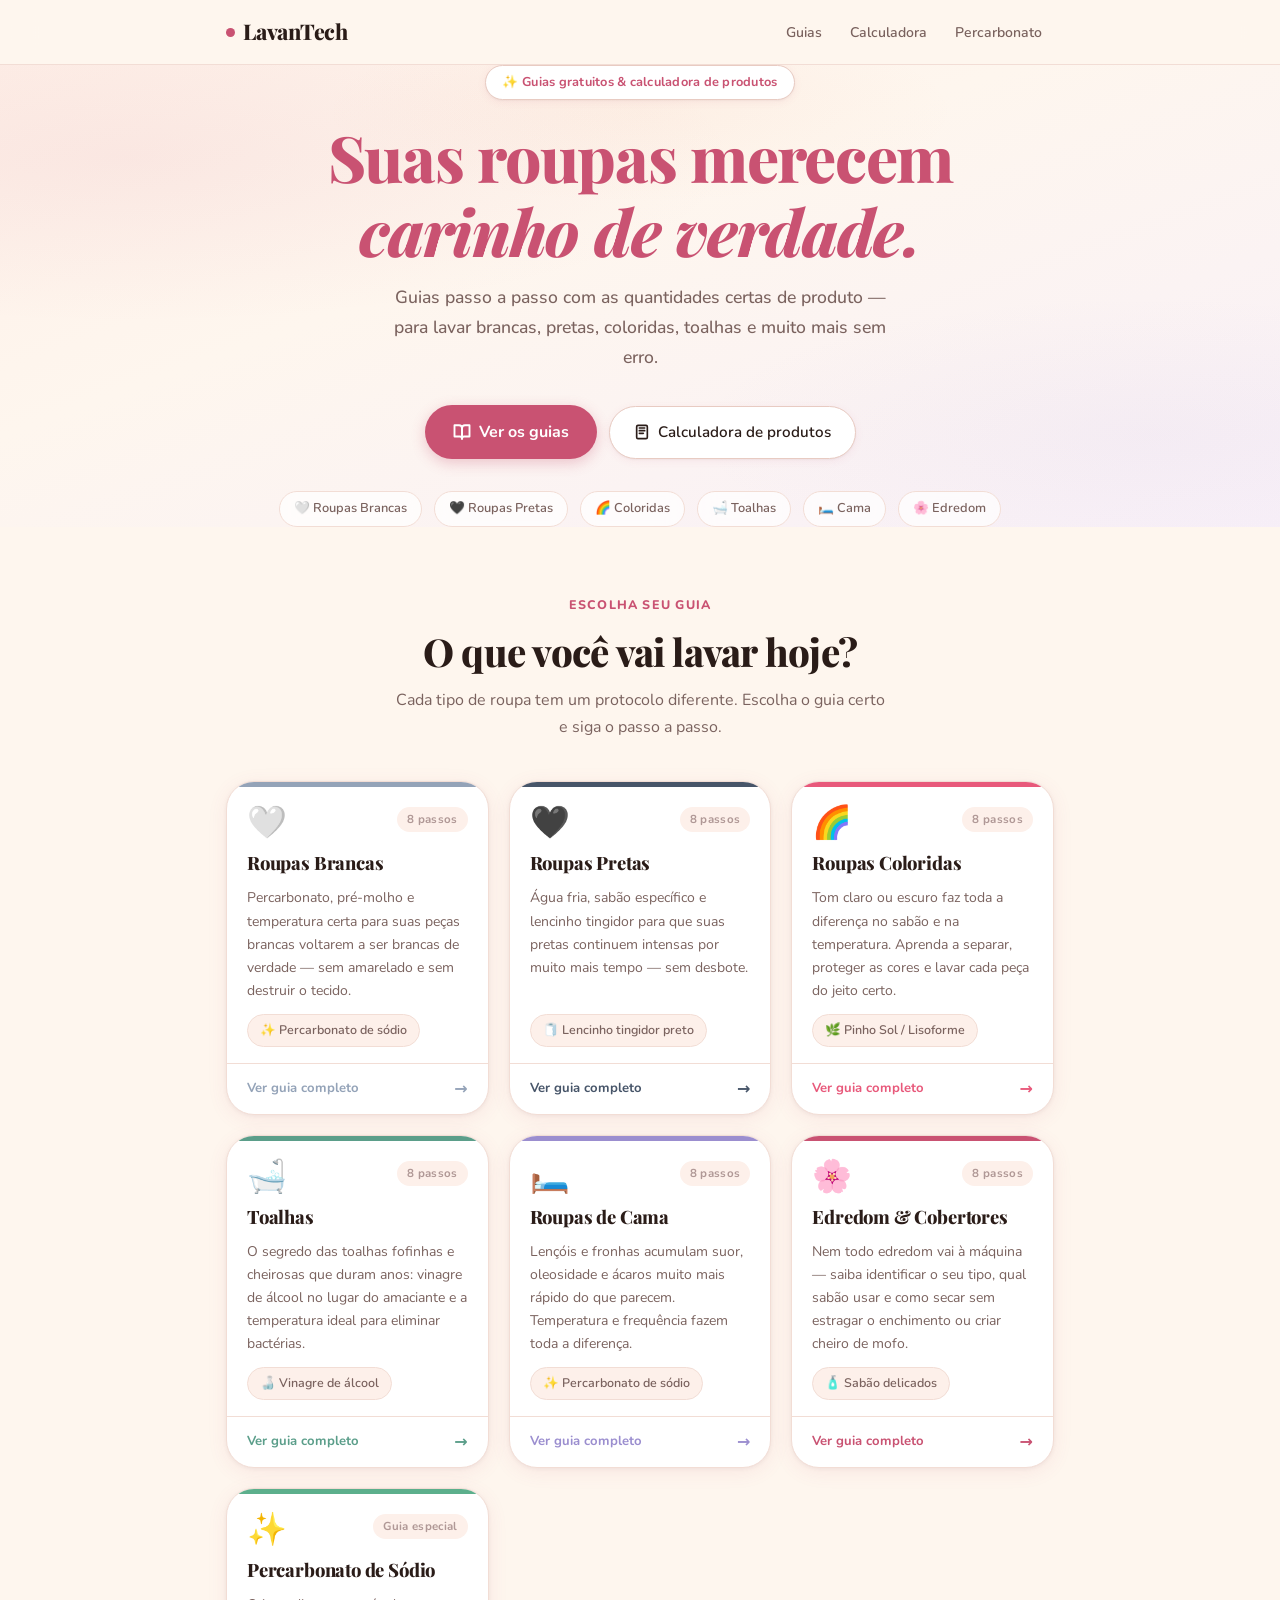
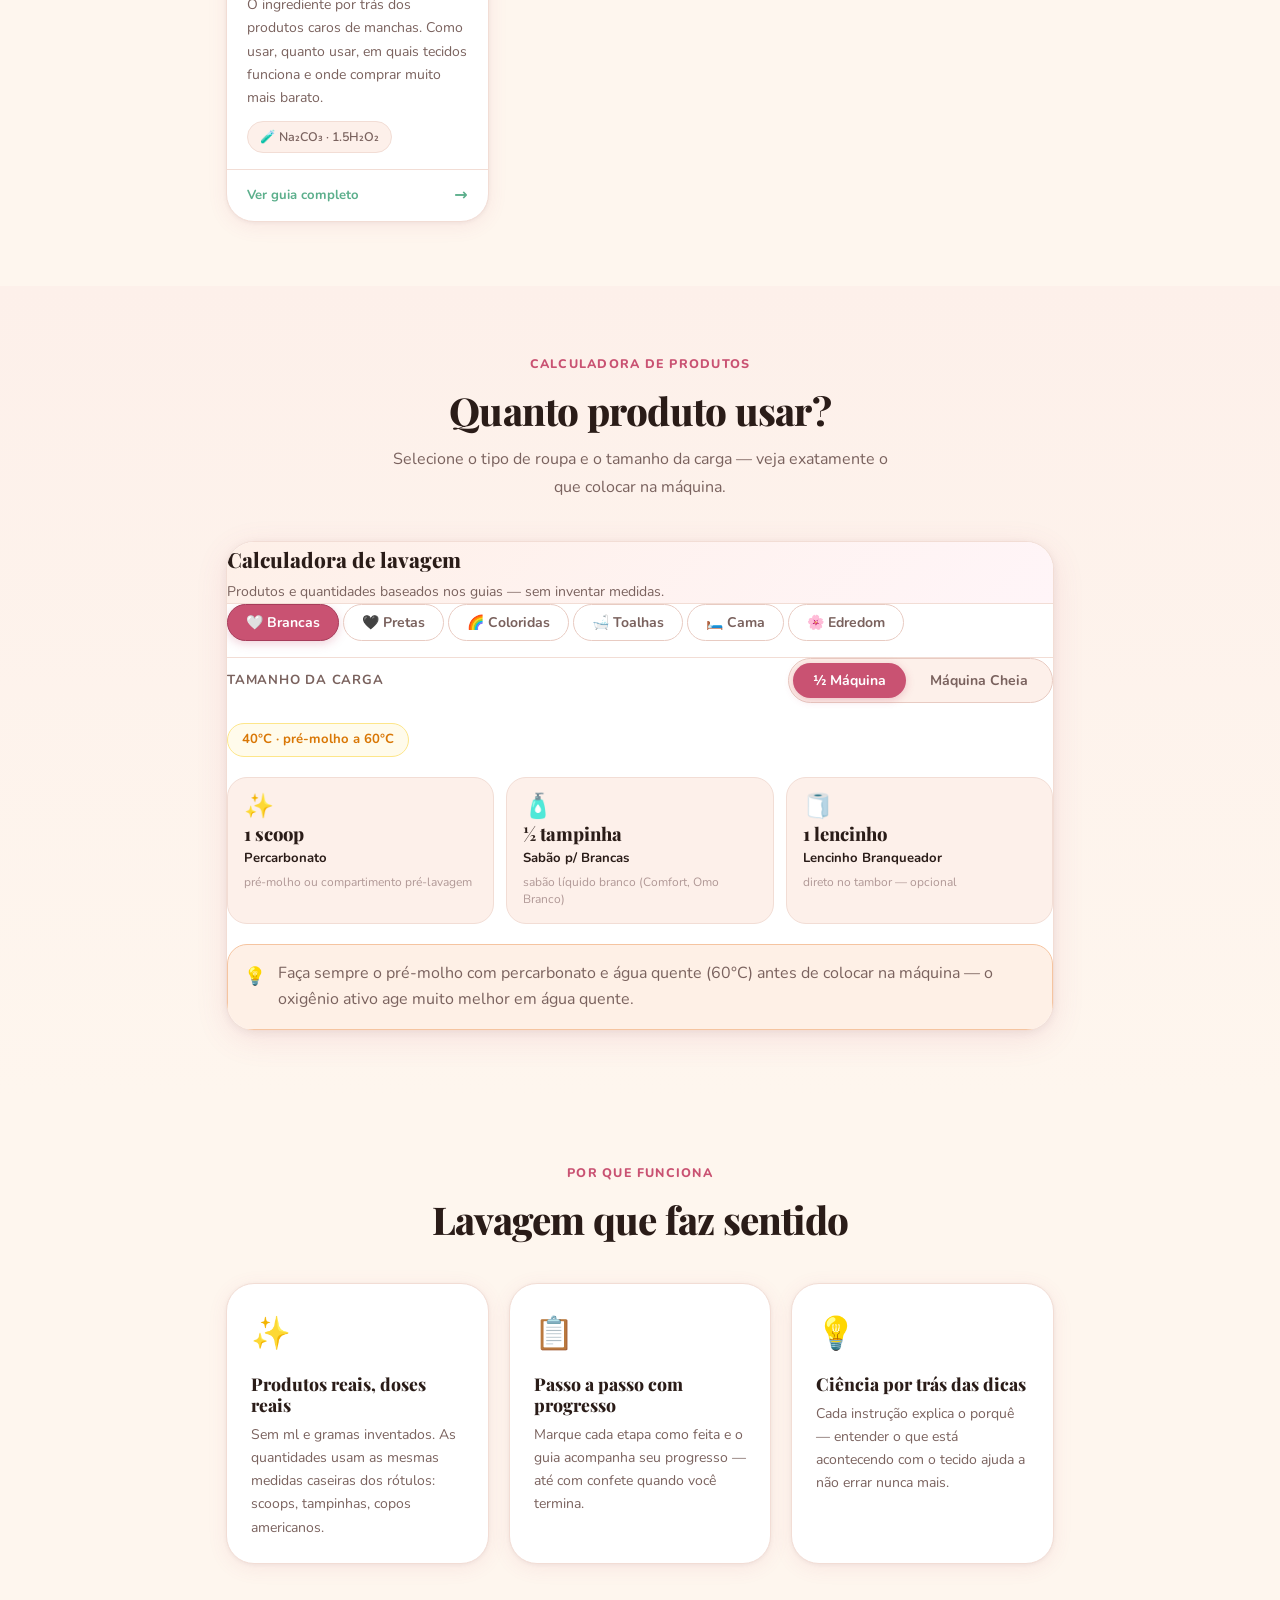
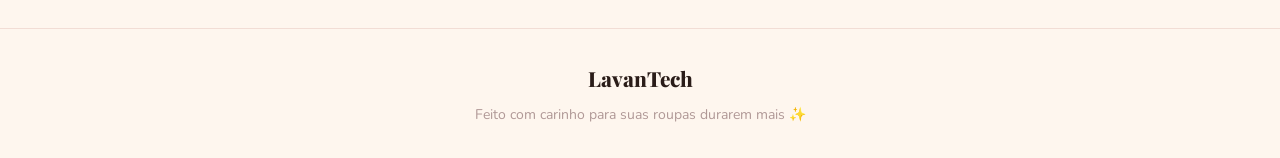
==== index.html @ 4604f137 "first commit" ====
<!DOCTYPE html>
<html lang="pt-BR">
<head>
  <meta charset="UTF-8">
  <meta name="viewport" content="width=device-width, initial-scale=1.0">
  <title>LavanTech — Guias de Lavagem com Carinho</title>
  <meta name="description" content="Guias interativos e calculadora de produtos para lavar roupas brancas, pretas, coloridas, toalhas, roupas de cama e edredons do jeito certo.">
  <link rel="stylesheet" href="css/styles.css">
  <style>
    /* ── Page-level layout ── */
    body { background: var(--color-bg); }

    /* ── Floating bubbles ── */
    #heroBubbles {
      position: absolute;
      inset: 0;
      pointer-events: none;
      overflow: hidden;
      z-index: 0;
    }

    .hero-bubble {
      position: absolute;
      bottom: -80px;
      border-radius: 50%;
      filter: blur(2px);
      animation: bubbleFloat linear infinite;
    }

    @keyframes bubbleFloat {
      0%   { transform: translateY(0) scale(0.8); opacity: 0; }
      10%  { opacity: 1; }
      85%  { opacity: 1; }
      100% { transform: translateY(-110vh) scale(1.15); opacity: 0; }
    }

    /* ── Navbar ── */
    .navbar {
      position: sticky;
      top: 0;
      z-index: 100;
      background: rgba(254, 246, 238, 0.88);
      backdrop-filter: blur(16px);
      -webkit-backdrop-filter: blur(16px);
      border-bottom: 1.5px solid var(--color-border);
      padding: 0;
    }

    .navbar .container {
      display: flex;
      align-items: center;
      justify-content: space-between;
      height: 64px;
      gap: var(--sp-4);
    }

    .nav-logo {
      font-family: var(--font-heading);
      font-size: 1.35rem;
      font-weight: 800;
      color: var(--color-fg);
      text-decoration: none;
      letter-spacing: -0.01em;
      display: flex;
      align-items: center;
      gap: var(--sp-2);
      flex-shrink: 0;
    }

    .nav-logo-dot {
      width: 9px; height: 9px;
      border-radius: 50%;
      background: var(--color-primary);
      display: inline-block;
      flex-shrink: 0;
    }

    .nav-links {
      display: flex;
      align-items: center;
      gap: var(--sp-1);
      list-style: none;
      margin: 0; padding: 0;
    }

    .nav-links a {
      font-size: 0.875rem;
      font-weight: 600;
      color: var(--color-fg-muted);
      text-decoration: none;
      padding: var(--sp-1) var(--sp-3);
      border-radius: var(--radius-full);
      transition: all var(--transition-fast);
    }

    .nav-links a:hover {
      color: var(--color-primary);
      background: var(--color-muted);
    }

    @media (max-width: 600px) { .nav-links { display: none; } }

    /* ── Hero ── */
    .hero {
      position: relative;
      overflow: hidden;
      background: linear-gradient(160deg, #FEF0E8 0%, #FEF6EE 40%, #F8F0F8 100%);
      padding: var(--sp-16) 0 var(--sp-14);
      text-align: center;
    }

    .hero::before {
      content: '';
      position: absolute;
      inset: 0;
      background-image:
        radial-gradient(ellipse 80% 60% at 10% 20%, rgba(201,82,114,0.07) 0%, transparent 60%),
        radial-gradient(ellipse 60% 50% at 90% 80%, rgba(155,142,207,0.06) 0%, transparent 60%),
        radial-gradient(ellipse 50% 40% at 50% 10%, rgba(232,133,74,0.05) 0%, transparent 50%);
      z-index: 0;
    }

    .hero .container { position: relative; z-index: 1; }

    .hero-badge {
      display: inline-flex;
      align-items: center;
      gap: var(--sp-2);
      padding: 6px 16px;
      background: var(--color-surface);
      border: 1.5px solid var(--color-border-dark);
      border-radius: var(--radius-full);
      font-size: 0.8rem;
      font-weight: 700;
      color: var(--color-primary);
      letter-spacing: 0.02em;
      margin-bottom: var(--sp-5);
      box-shadow: var(--shadow-clay-sm);
    }

    .hero-title {
      font-family: var(--font-heading);
      font-size: clamp(2.4rem, 6vw, 4rem);
      font-weight: 800;
      color: var(--color-fg);
      line-height: 1.15;
      margin: 0 0 var(--sp-5);
      letter-spacing: -0.02em;
    }

    .hero-title em {
      font-style: italic;
      color: var(--color-primary);
    }

    .hero-subtitle {
      font-size: clamp(1rem, 2.5vw, 1.2rem);
      color: var(--color-fg-muted);
      max-width: 540px;
      margin: 0 auto var(--sp-8);
      line-height: 1.7;
      font-weight: 500;
    }

    .hero-cta-row {
      display: flex;
      align-items: center;
      justify-content: center;
      gap: var(--sp-3);
      flex-wrap: wrap;
    }

    .btn-primary {
      display: inline-flex;
      align-items: center;
      gap: var(--sp-2);
      padding: 14px 28px;
      background: var(--color-primary);
      color: white;
      border: none;
      border-radius: var(--radius-full);
      font-family: var(--font-body);
      font-size: 1rem;
      font-weight: 700;
      cursor: pointer;
      text-decoration: none;
      transition: all var(--transition-normal);
      box-shadow: 0 4px 14px rgba(201,82,114,0.3);
    }

    .btn-primary:hover {
      background: var(--color-primary-dark);
      transform: translateY(-2px);
      box-shadow: 0 8px 24px rgba(201,82,114,0.38);
    }

    .btn-secondary {
      display: inline-flex;
      align-items: center;
      gap: var(--sp-2);
      padding: 13px 24px;
      background: var(--color-surface);
      color: var(--color-fg);
      border: 1.5px solid var(--color-border-dark);
      border-radius: var(--radius-full);
      font-family: var(--font-body);
      font-size: 0.95rem;
      font-weight: 600;
      cursor: pointer;
      text-decoration: none;
      transition: all var(--transition-fast);
      box-shadow: var(--shadow-clay-sm);
    }

    .btn-secondary:hover {
      border-color: var(--color-primary-light);
      color: var(--color-primary);
      transform: translateY(-1px);
    }

    /* ── Hero decorative pills ── */
    .hero-pills {
      display: flex;
      justify-content: center;
      gap: var(--sp-3);
      flex-wrap: wrap;
      margin-top: var(--sp-8);
    }

    .hero-pill {
      display: inline-flex;
      align-items: center;
      gap: 6px;
      padding: 6px 14px;
      background: rgba(255,255,255,0.7);
      border: 1px solid var(--color-border);
      border-radius: var(--radius-full);
      font-size: 0.8rem;
      font-weight: 600;
      color: var(--color-fg-muted);
      backdrop-filter: blur(8px);
    }

    /* ── Section headers ── */
    .section-header {
      text-align: center;
      margin-bottom: var(--sp-10);
    }

    .section-eyebrow {
      display: inline-block;
      font-size: 0.78rem;
      font-weight: 800;
      letter-spacing: 0.1em;
      text-transform: uppercase;
      color: var(--color-primary);
      margin-bottom: var(--sp-3);
    }

    .section-title {
      font-family: var(--font-heading);
      font-size: clamp(1.6rem, 4vw, 2.4rem);
      font-weight: 800;
      color: var(--color-fg);
      line-height: 1.25;
      margin: 0 0 var(--sp-3);
      letter-spacing: -0.02em;
    }

    .section-desc {
      font-size: 1rem;
      color: var(--color-fg-muted);
      max-width: 500px;
      margin: 0 auto;
      line-height: 1.7;
    }

    /* ── Guide cards section ── */
    .guides-section {
      padding: var(--sp-16) 0;
    }

    .cards-grid {
      display: grid;
      grid-template-columns: repeat(3, 1fr);
      gap: var(--sp-5);
    }

    @media (max-width: 900px) {
      .cards-grid { grid-template-columns: repeat(2, 1fr); }
    }

    @media (max-width: 540px) {
      .cards-grid { grid-template-columns: 1fr; }
    }

    /* ── Guide card ── */
    .guide-card {
      display: flex;
      flex-direction: column;
      background: var(--color-surface);
      border: 1.5px solid var(--color-border);
      border-radius: var(--radius-xl);
      overflow: hidden;
      text-decoration: none;
      transition: all 0.3s cubic-bezier(0.34, 1.2, 0.64, 1);
      box-shadow: var(--shadow-clay-card);
      opacity: 0;
      transform: translateY(18px);
    }

    .guide-card.visible {
      opacity: 1;
      transform: translateY(0);
    }

    .guide-card:hover {
      transform: translateY(-6px);
      box-shadow: var(--shadow-hover);
      border-color: var(--card-accent-color, var(--color-border-dark));
    }

    .card-color-bar {
      height: 5px;
      background: var(--card-accent-color, var(--color-primary));
      flex-shrink: 0;
    }

    .card-body {
      padding: var(--sp-5) var(--sp-5) var(--sp-4);
      flex: 1;
      display: flex;
      flex-direction: column;
      gap: var(--sp-3);
    }

    .card-top {
      display: flex;
      align-items: flex-start;
      justify-content: space-between;
      gap: var(--sp-3);
    }

    .card-emoji {
      font-size: 2rem;
      line-height: 1;
    }

    .card-steps-badge {
      font-size: 0.72rem;
      font-weight: 700;
      color: var(--color-fg-light);
      letter-spacing: 0.03em;
      padding: 3px 10px;
      background: var(--color-muted);
      border-radius: var(--radius-full);
      white-space: nowrap;
    }

    .card-title {
      font-family: var(--font-heading);
      font-size: 1.15rem;
      font-weight: 800;
      color: var(--color-fg);
      margin: 0;
      line-height: 1.25;
      letter-spacing: -0.01em;
    }

    .card-desc {
      font-size: 0.875rem;
      color: var(--color-fg-muted);
      line-height: 1.65;
      margin: 0;
      flex: 1;
    }

    .card-key-product {
      display: inline-flex;
      align-items: center;
      gap: 6px;
      padding: 5px 12px;
      background: var(--color-muted);
      border: 1px solid var(--color-border);
      border-radius: var(--radius-full);
      font-size: 0.78rem;
      font-weight: 600;
      color: var(--color-fg-muted);
      align-self: flex-start;
    }

    .card-footer {
      padding: var(--sp-3) var(--sp-5);
      border-top: 1px solid var(--color-border);
      display: flex;
      align-items: center;
      justify-content: space-between;
      font-size: 0.82rem;
      font-weight: 700;
      color: var(--card-accent-color, var(--color-primary));
    }

    .card-footer-arrow {
      font-size: 1rem;
      transition: transform var(--transition-fast);
    }

    .guide-card:hover .card-footer-arrow { transform: translateX(4px); }

    /* Card accent colors */
    .card-brancas   { --card-accent-color: #94A3B8; }
    .card-pretas    { --card-accent-color: #475569; }
    .card-coloridas { --card-accent-color: #E8597B; }
    .card-toalhas   { --card-accent-color: #5B9E8A; }
    .card-cama      { --card-accent-color: #9B8ECF; }
    .card-edredom   { --card-accent-color: #C95272; }
    .card-perc      { --card-accent-color: #5CAF8C; }

    /* ── Calculator section ── */
    .calculator-section {
      padding: var(--sp-16) 0;
      background: linear-gradient(180deg, var(--color-muted) 0%, var(--color-bg) 100%);
    }

    .calc-wrapper {
      background: var(--color-surface);
      border: 1.5px solid var(--color-border);
      border-radius: var(--radius-xl);
      overflow: hidden;
      box-shadow: var(--shadow-clay-lg);
    }

    .calc-header {
      padding: var(--sp-6) var(--sp-7) var(--sp-5);
      border-bottom: 1.5px solid var(--color-border);
      background: linear-gradient(135deg, #FEF0E8 0%, #FFF5F8 100%);
    }

    .calc-header-title {
      font-family: var(--font-heading);
      font-size: 1.3rem;
      font-weight: 800;
      color: var(--color-fg);
      margin: 0 0 var(--sp-1);
    }

    .calc-header-sub {
      font-size: 0.875rem;
      color: var(--color-fg-muted);
      margin: 0;
    }

    /* Category tabs */
    .calc-tabs-wrap {
      padding: var(--sp-5) var(--sp-7) 0;
      border-bottom: 1.5px solid var(--color-border);
      overflow-x: auto;
      scrollbar-width: none;
    }

    .calc-tabs-wrap::-webkit-scrollbar { display: none; }

    .calc-tabs {
      display: flex;
      gap: var(--sp-1);
      padding-bottom: var(--sp-4);
      min-width: max-content;
    }

    .calc-tab {
      padding: 8px 18px;
      border-radius: var(--radius-full);
      border: 1.5px solid var(--color-border-dark);
      background: transparent;
      font-family: var(--font-body);
      font-size: 0.875rem;
      font-weight: 700;
      color: var(--color-fg-muted);
      cursor: pointer;
      transition: all var(--transition-fast);
      white-space: nowrap;
      display: flex;
      align-items: center;
      gap: 6px;
    }

    .calc-tab:hover {
      background: var(--color-muted);
      color: var(--color-fg);
    }

    .calc-tab.active {
      background: var(--color-primary);
      color: white;
      border-color: var(--color-primary-dark);
      box-shadow: 0 3px 10px rgba(201,82,114,0.25);
    }

    /* Load size toggle */
    .calc-body {
      padding: var(--sp-6) var(--sp-7);
      display: flex;
      flex-direction: column;
      gap: var(--sp-5);
    }

    .calc-controls {
      display: flex;
      align-items: center;
      justify-content: space-between;
      flex-wrap: wrap;
      gap: var(--sp-4);
    }

    .calc-load-label {
      font-size: 0.82rem;
      font-weight: 700;
      color: var(--color-fg-muted);
      text-transform: uppercase;
      letter-spacing: 0.06em;
    }

    .calc-load-toggle {
      display: flex;
      gap: 4px;
      background: var(--color-muted);
      border: 1.5px solid var(--color-border-dark);
      border-radius: var(--radius-full);
      padding: 4px;
    }

    .load-btn {
      padding: 8px 20px;
      border-radius: var(--radius-full);
      border: none;
      background: transparent;
      font-family: var(--font-body);
      font-size: 0.875rem;
      font-weight: 700;
      color: var(--color-fg-muted);
      cursor: pointer;
      transition: all var(--transition-fast);
      white-space: nowrap;
    }

    .load-btn:hover { color: var(--color-fg); }

    .load-btn.active {
      background: var(--color-primary);
      color: white;
      box-shadow: 0 2px 8px rgba(201,82,114,0.3);
    }

    /* Temperature badge */
    .calc-temp-badge {
      display: inline-flex;
      align-items: center;
      gap: 6px;
      padding: 5px 14px;
      border-radius: var(--radius-full);
      font-size: 0.82rem;
      font-weight: 700;
      border: 1.5px solid;
    }

    .calc-temp-badge.temp-hot   { background: #FEF2F2; color: #DC2626; border-color: #FECACA; }
    .calc-temp-badge.temp-warm  { background: #FFFBEB; color: #D97706; border-color: #FDE68A; }
    .calc-temp-badge.temp-cold  { background: #F0F9FF; color: #0284C7; border-color: #BAE6FD; }

    /* Products grid */
    #calcResults {
      display: grid;
      grid-template-columns: repeat(auto-fill, minmax(200px, 1fr));
      gap: var(--sp-3);
    }

    .calc-product-card {
      display: flex;
      flex-direction: column;
      align-items: flex-start;
      gap: 4px;
      padding: var(--sp-4) var(--sp-4);
      background: var(--color-muted);
      border: 1.5px solid var(--color-border);
      border-radius: var(--radius-lg);
      transition: all var(--transition-fast);
    }

    .calc-product-card:hover {
      border-color: var(--color-primary-light);
      box-shadow: var(--shadow-clay-sm);
    }

    .calc-product-card.calc-product-never {
      background: #FEF2F2;
      border-color: #FECACA;
    }

    .calc-product-emoji { font-size: 1.5rem; line-height: 1; margin-bottom: 2px; }

    .calc-product-amount {
      font-family: var(--font-heading);
      font-size: 1.15rem;
      font-weight: 800;
      color: var(--color-fg);
      line-height: 1.1;
    }

    .calc-product-card.calc-product-never .calc-product-amount {
      color: #DC2626;
    }

    .calc-product-name {
      font-size: 0.82rem;
      font-weight: 700;
      color: var(--color-fg);
    }

    .calc-product-note {
      font-size: 0.75rem;
      color: var(--color-fg-light);
      line-height: 1.4;
    }

    /* Tip box */
    .calc-tip {
      display: flex;
      gap: var(--sp-3);
      padding: var(--sp-4);
      background: var(--color-accent-light);
      border: 1.5px solid #F5C4A0;
      border-radius: var(--radius-lg);
      font-size: 0.875rem;
      color: var(--color-fg-muted);
      line-height: 1.6;
    }

    .calc-tip-icon { font-size: 1.1rem; flex-shrink: 0; margin-top: 1px; }

    /* ── How it works / features ── */
    .features-section {
      padding: var(--sp-16) 0;
    }

    .features-grid {
      display: grid;
      grid-template-columns: repeat(3, 1fr);
      gap: var(--sp-5);
      margin-top: var(--sp-10);
    }

    @media (max-width: 700px) {
      .features-grid { grid-template-columns: 1fr; }
    }

    .feature-card {
      padding: var(--sp-6);
      background: var(--color-surface);
      border: 1.5px solid var(--color-border);
      border-radius: var(--radius-xl);
      box-shadow: var(--shadow-clay-card);
    }

    .feature-icon {
      font-size: 2rem;
      margin-bottom: var(--sp-3);
    }

    .feature-title {
      font-family: var(--font-heading);
      font-size: 1.1rem;
      font-weight: 800;
      color: var(--color-fg);
      margin: 0 0 var(--sp-2);
    }

    .feature-desc {
      font-size: 0.875rem;
      color: var(--color-fg-muted);
      line-height: 1.65;
      margin: 0;
    }

    /* ── Footer ── */
    footer {
      border-top: 1.5px solid var(--color-border);
      padding: var(--sp-8) 0;
      text-align: center;
    }

    .footer-logo {
      font-family: var(--font-heading);
      font-size: 1.3rem;
      font-weight: 800;
      color: var(--color-fg);
      margin-bottom: var(--sp-2);
    }

    .footer-tagline {
      font-size: 0.875rem;
      color: var(--color-fg-light);
    }

    /* ── Reveal animation ── */
    [data-reveal] {
      opacity: 0;
      transform: translateY(14px);
      transition: opacity 0.5s ease, transform 0.5s cubic-bezier(0.34, 1.2, 0.64, 1);
    }

    [data-reveal].revealed {
      opacity: 1;
      transform: translateY(0);
    }

    [data-reveal-delay="1"] { transition-delay: 0.08s; }
    [data-reveal-delay="2"] { transition-delay: 0.16s; }
    [data-reveal-delay="3"] { transition-delay: 0.24s; }
  </style>
</head>
<body>

  <!-- ── NAVBAR ── -->
  <nav class="navbar" aria-label="Navegação principal">
    <div class="container">
      <a href="index.html" class="nav-logo">
        <span class="nav-logo-dot"></span>
        LavanTech
      </a>
      <ul class="nav-links">
        <li><a href="#guias">Guias</a></li>
        <li><a href="#calculadora">Calculadora</a></li>
        <li><a href="percarbonato.html">Percarbonato</a></li>
      </ul>
    </div>
  </nav>

  <!-- ── HERO ── -->
  <section class="hero" aria-label="Cabeçalho">
    <div id="heroBubbles" aria-hidden="true"></div>
    <div class="container">
      <div class="hero-badge">
        ✨ Guias gratuitos &amp; calculadora de produtos
      </div>
      <h1 class="hero-title">
        Suas roupas merecem<br><em>carinho de verdade.</em>
      </h1>
      <p class="hero-subtitle">
        Guias passo a passo com as quantidades certas de produto — para lavar brancas, pretas, coloridas, toalhas e muito mais sem erro.
      </p>
      <div class="hero-cta-row">
        <a href="#guias" class="btn-primary">
          <svg xmlns="http://www.w3.org/2000/svg" width="18" height="18" viewBox="0 0 24 24" fill="none" stroke="currentColor" stroke-width="2.5" stroke-linecap="round" stroke-linejoin="round"><path d="M2 3h6a4 4 0 0 1 4 4v14a3 3 0 0 0-3-3H2z"/><path d="M22 3h-6a4 4 0 0 0-4 4v14a3 3 0 0 1 3-3h7z"/></svg>
          Ver os guias
        </a>
        <a href="#calculadora" class="btn-secondary">
          <svg xmlns="http://www.w3.org/2000/svg" width="16" height="16" viewBox="0 0 24 24" fill="none" stroke="currentColor" stroke-width="2.5" stroke-linecap="round" stroke-linejoin="round"><rect x="4" y="2" width="16" height="20" rx="2"/><line x1="8" y1="6" x2="16" y2="6"/><line x1="8" y1="10" x2="16" y2="10"/><line x1="8" y1="14" x2="14" y2="14"/></svg>
          Calculadora de produtos
        </a>
      </div>
      <div class="hero-pills" aria-hidden="true">
        <span class="hero-pill">🤍 Roupas Brancas</span>
        <span class="hero-pill">🖤 Roupas Pretas</span>
        <span class="hero-pill">🌈 Coloridas</span>
        <span class="hero-pill">🛁 Toalhas</span>
        <span class="hero-pill">🛏️ Cama</span>
        <span class="hero-pill">🌸 Edredom</span>
      </div>
    </div>
  </section>

  <!-- ── GUIDE CARDS ── -->
  <section class="guides-section" id="guias" aria-labelledby="guias-heading">
    <div class="container">
      <div class="section-header" data-reveal>
        <span class="section-eyebrow">Escolha seu guia</span>
        <h2 class="section-title" id="guias-heading">O que você vai lavar hoje?</h2>
        <p class="section-desc">Cada tipo de roupa tem um protocolo diferente. Escolha o guia certo e siga o passo a passo.</p>
      </div>

      <div class="cards-grid">

        <!-- Brancas -->
        <a href="brancas.html" class="guide-card card-brancas" aria-label="Guia de roupas brancas">
          <div class="card-color-bar"></div>
          <div class="card-body">
            <div class="card-top">
              <span class="card-emoji">🤍</span>
              <span class="card-steps-badge">8 passos</span>
            </div>
            <h3 class="card-title">Roupas Brancas</h3>
            <p class="card-desc">Percarbonato, pré-molho e temperatura certa para suas peças brancas voltarem a ser brancas de verdade — sem amarelado e sem destruir o tecido.</p>
            <span class="card-key-product">✨ Percarbonato de sódio</span>
          </div>
          <div class="card-footer">
            Ver guia completo
            <span class="card-footer-arrow">→</span>
          </div>
        </a>

        <!-- Pretas -->
        <a href="pretas.html" class="guide-card card-pretas" aria-label="Guia de roupas pretas">
          <div class="card-color-bar"></div>
          <div class="card-body">
            <div class="card-top">
              <span class="card-emoji">🖤</span>
              <span class="card-steps-badge">8 passos</span>
            </div>
            <h3 class="card-title">Roupas Pretas</h3>
            <p class="card-desc">Água fria, sabão específico e lencinho tingidor para que suas pretas continuem intensas por muito mais tempo — sem desbote.</p>
            <span class="card-key-product">🧻 Lencinho tingidor preto</span>
          </div>
          <div class="card-footer">
            Ver guia completo
            <span class="card-footer-arrow">→</span>
          </div>
        </a>

        <!-- Coloridas -->
        <a href="coloridas.html" class="guide-card card-coloridas" aria-label="Guia de roupas coloridas">
          <div class="card-color-bar"></div>
          <div class="card-body">
            <div class="card-top">
              <span class="card-emoji">🌈</span>
              <span class="card-steps-badge">8 passos</span>
            </div>
            <h3 class="card-title">Roupas Coloridas</h3>
            <p class="card-desc">Tom claro ou escuro faz toda a diferença no sabão e na temperatura. Aprenda a separar, proteger as cores e lavar cada peça do jeito certo.</p>
            <span class="card-key-product">🌿 Pinho Sol / Lisoforme</span>
          </div>
          <div class="card-footer">
            Ver guia completo
            <span class="card-footer-arrow">→</span>
          </div>
        </a>

        <!-- Toalhas -->
        <a href="toalha.html" class="guide-card card-toalhas" aria-label="Guia de toalhas">
          <div class="card-color-bar"></div>
          <div class="card-body">
            <div class="card-top">
              <span class="card-emoji">🛁</span>
              <span class="card-steps-badge">8 passos</span>
            </div>
            <h3 class="card-title">Toalhas</h3>
            <p class="card-desc">O segredo das toalhas fofinhas e cheirosas que duram anos: vinagre de álcool no lugar do amaciante e a temperatura ideal para eliminar bactérias.</p>
            <span class="card-key-product">🍶 Vinagre de álcool</span>
          </div>
          <div class="card-footer">
            Ver guia completo
            <span class="card-footer-arrow">→</span>
          </div>
        </a>

        <!-- Roupas de Cama -->
        <a href="cama.html" class="guide-card card-cama" aria-label="Guia de roupas de cama">
          <div class="card-color-bar"></div>
          <div class="card-body">
            <div class="card-top">
              <span class="card-emoji">🛏️</span>
              <span class="card-steps-badge">8 passos</span>
            </div>
            <h3 class="card-title">Roupas de Cama</h3>
            <p class="card-desc">Lençóis e fronhas acumulam suor, oleosidade e ácaros muito mais rápido do que parecem. Temperatura e frequência fazem toda a diferença.</p>
            <span class="card-key-product">✨ Percarbonato de sódio</span>
          </div>
          <div class="card-footer">
            Ver guia completo
            <span class="card-footer-arrow">→</span>
          </div>
        </a>

        <!-- Edredom -->
        <a href="edredom.html" class="guide-card card-edredom" aria-label="Guia de edredom e cobertores">
          <div class="card-color-bar"></div>
          <div class="card-body">
            <div class="card-top">
              <span class="card-emoji">🌸</span>
              <span class="card-steps-badge">8 passos</span>
            </div>
            <h3 class="card-title">Edredom &amp; Cobertores</h3>
            <p class="card-desc">Nem todo edredom vai à máquina — saiba identificar o seu tipo, qual sabão usar e como secar sem estragar o enchimento ou criar cheiro de mofo.</p>
            <span class="card-key-product">🧴 Sabão delicados</span>
          </div>
          <div class="card-footer">
            Ver guia completo
            <span class="card-footer-arrow">→</span>
          </div>
        </a>

        <!-- Percarbonato -->
        <a href="percarbonato.html" class="guide-card card-perc" aria-label="Guia do percarbonato de sódio">
          <div class="card-color-bar"></div>
          <div class="card-body">
            <div class="card-top">
              <span class="card-emoji">✨</span>
              <span class="card-steps-badge">Guia especial</span>
            </div>
            <h3 class="card-title">Percarbonato de Sódio</h3>
            <p class="card-desc">O ingrediente por trás dos produtos caros de manchas. Como usar, quanto usar, em quais tecidos funciona e onde comprar muito mais barato.</p>
            <span class="card-key-product">🧪 Na₂CO₃ · 1.5H₂O₂</span>
          </div>
          <div class="card-footer">
            Ver guia completo
            <span class="card-footer-arrow">→</span>
          </div>
        </a>

      </div>
    </div>
  </section>

  <!-- ── CALCULATOR ── -->
  <section class="calculator-section" id="calculadora" aria-labelledby="calc-heading">
    <div class="container">
      <div class="section-header" data-reveal>
        <span class="section-eyebrow">Calculadora de produtos</span>
        <h2 class="section-title" id="calc-heading">Quanto produto usar?</h2>
        <p class="section-desc">Selecione o tipo de roupa e o tamanho da carga — veja exatamente o que colocar na máquina.</p>
      </div>

      <div class="calc-wrapper" data-reveal data-reveal-delay="1">

        <div class="calc-header">
          <p class="calc-header-title">Calculadora de lavagem</p>
          <p class="calc-header-sub">Produtos e quantidades baseados nos guias — sem inventar medidas.</p>
        </div>

        <!-- Category tabs -->
        <div class="calc-tabs-wrap">
          <div class="calc-tabs" id="calcTabs" role="tablist" aria-label="Tipo de roupa">
            <button class="calc-tab active" data-category="brancas" role="tab" aria-selected="true">🤍 Brancas</button>
            <button class="calc-tab" data-category="pretas" role="tab" aria-selected="false">🖤 Pretas</button>
            <button class="calc-tab" data-category="coloridas" role="tab" aria-selected="false">🌈 Coloridas</button>
            <button class="calc-tab" data-category="toalhas" role="tab" aria-selected="false">🛁 Toalhas</button>
            <button class="calc-tab" data-category="cama" role="tab" aria-selected="false">🛏️ Cama</button>
            <button class="calc-tab" data-category="edredom" role="tab" aria-selected="false">🌸 Edredom</button>
          </div>
        </div>

        <!-- Body -->
        <div class="calc-body">

          <!-- Controls -->
          <div class="calc-controls">
            <div>
              <p class="calc-load-label">Tamanho da carga</p>
            </div>
            <div class="calc-load-toggle" id="calcLoadToggle" role="group" aria-label="Tamanho da carga">
              <button class="load-btn active" data-load="half">½ Máquina</button>
              <button class="load-btn" data-load="full">Máquina Cheia</button>
            </div>
          </div>

          <!-- Temperature -->
          <div>
            <span class="calc-temp-badge temp-warm" id="calcTemp">40°C · pré-molho a 60°C</span>
          </div>

          <!-- Products -->
          <div id="calcResults" aria-live="polite" aria-label="Produtos e quantidades">
            <!-- Rendered by JS -->
          </div>

          <!-- Tip -->
          <div class="calc-tip" role="note">
            <span class="calc-tip-icon">💡</span>
            <p id="calcTipText" style="margin:0;"></p>
          </div>

        </div>
      </div>
    </div>
  </section>

  <!-- ── FEATURES ── -->
  <section class="features-section" aria-labelledby="features-heading">
    <div class="container">
      <div class="section-header" data-reveal>
        <span class="section-eyebrow">Por que funciona</span>
        <h2 class="section-title" id="features-heading">Lavagem que faz sentido</h2>
      </div>
      <div class="features-grid">
        <div class="feature-card" data-reveal>
          <div class="feature-icon">✨</div>
          <h3 class="feature-title">Produtos reais, doses reais</h3>
          <p class="feature-desc">Sem ml e gramas inventados. As quantidades usam as mesmas medidas caseiras dos rótulos: scoops, tampinhas, copos americanos.</p>
        </div>
        <div class="feature-card" data-reveal data-reveal-delay="1">
          <div class="feature-icon">📋</div>
          <h3 class="feature-title">Passo a passo com progresso</h3>
          <p class="feature-desc">Marque cada etapa como feita e o guia acompanha seu progresso — até com confete quando você termina.</p>
        </div>
        <div class="feature-card" data-reveal data-reveal-delay="2">
          <div class="feature-icon">💡</div>
          <h3 class="feature-title">Ciência por trás das dicas</h3>
          <p class="feature-desc">Cada instrução explica o porquê — entender o que está acontecendo com o tecido ajuda a não errar nunca mais.</p>
        </div>
      </div>
    </div>
  </section>

  <!-- ── FOOTER ── -->
  <footer>
    <div class="container">
      <p class="footer-logo">LavanTech</p>
      <p class="footer-tagline">Feito com carinho para suas roupas durarem mais ✨</p>
    </div>
  </footer>

  <script src="js/app.js"></script>
</body>
</html>
---- css/styles.css ----
/* ============================================================
   LAVANTECH — Design System
   Fonts: Playfair Display (headings) + Nunito (body)
   Theme: Soft Feminine / Warm Rosé
   ============================================================ */

@import url('https://fonts.googleapis.com/css2?family=Playfair+Display:wght@700;800&family=Nunito:wght@400;500;600;700;800&display=swap');

/* ── Tokens ── */
:root {
  --color-primary:       #C95272;
  --color-primary-dark:  #A63C5A;
  --color-primary-light: #F2A8BC;
  --color-secondary:     #6B9E83;
  --color-accent:        #E8854A;
  --color-accent-light:  #FEF0E6;
  --color-lavender:      #9B8ECF;
  --color-lavender-light:#EEE8FA;
  --color-bg:            #FEF6EE;
  --color-surface:       #FFFFFF;
  --color-muted:         #FDF0EA;
  --color-border:        #F2DDD5;
  --color-border-dark:   #E8CBC2;
  --color-fg:            #2A1C18;
  --color-fg-muted:      #7A625E;
  --color-fg-light:      #B09896;
  --color-error:         #D94F4F;
  --color-error-light:   #FDEAEA;
  --color-warning:       #D48B24;
  --color-warning-light: #FEF4E0;
  --color-info:          #4A8CC9;
  --color-info-light:    #EAF3FB;
  --color-success:       #4A9670;
  --color-success-light: #E5F5ED;

  /* Shadows — warm & soft */
  --shadow-clay-sm:   0 2px 8px rgba(201, 82, 114, 0.08), 0 1px 2px rgba(0,0,0,0.04);
  --shadow-clay-md:   0 4px 16px rgba(201, 82, 114, 0.1), 0 1px 4px rgba(0,0,0,0.06);
  --shadow-clay-lg:   0 8px 32px rgba(201, 82, 114, 0.12), 0 2px 8px rgba(0,0,0,0.06);
  --shadow-clay-card: 0 4px 20px rgba(201, 82, 114, 0.09), 0 1px 4px rgba(0,0,0,0.05);
  --shadow-hover:     0 10px 36px rgba(201, 82, 114, 0.18), 0 2px 8px rgba(0,0,0,0.08);

  /* Radius */
  --radius-sm:   10px;
  --radius-md:   14px;
  --radius-lg:   20px;
  --radius-xl:   28px;
  --radius-full: 9999px;

  /* Borders */
  --border-clay: 1.5px solid var(--color-border-dark);

  /* Typography */
  --font-heading: 'Playfair Display', Georgia, serif;
  --font-body:    'Nunito', system-ui, sans-serif;

  /* Spacing */
  --sp-1:  4px;  --sp-2:  8px;  --sp-3:  12px; --sp-4: 16px;
  --sp-5:  20px; --sp-6:  24px; --sp-8:  32px; --sp-10: 40px;
  --sp-12: 48px; --sp-16: 64px;

  /* Transitions */
  --transition-fast:   150ms ease-out;
  --transition-normal: 250ms ease-out;
  --transition-slow:   400ms ease-out;
}

/* ── Reset ── */
*, *::before, *::after { box-sizing: border-box; margin: 0; padding: 0; }
html { scroll-behavior: smooth; -webkit-text-size-adjust: 100%; }

body {
  font-family: var(--font-body);
  background-color: var(--color-bg);
  color: var(--color-fg);
  line-height: 1.65;
  font-size: 16px;
  min-height: 100dvh;
  overflow-x: hidden;
}

img { max-width: 100%; display: block; }
a   { color: inherit; text-decoration: none; }
ul, ol { list-style: none; }

/* ── Typography ── */
h1, h2, h3, h4 { font-family: var(--font-heading); line-height: 1.2; }

h1 { font-size: clamp(2.2rem, 6vw, 3.8rem); font-weight: 800; }
h2 { font-size: clamp(1.6rem, 4vw, 2.4rem); font-weight: 700; }
h3 { font-size: clamp(1.2rem, 3vw, 1.6rem);  font-weight: 700; }
h4 { font-size: 1.1rem; font-weight: 700; }
p  { font-size: 1rem; font-weight: 400; }

.text-muted   { color: var(--color-fg-muted); }
.text-primary { color: var(--color-primary); }
.text-accent  { color: var(--color-accent); }
.text-center  { text-align: center; }

/* ── Layout ── */
.container      { width: 100%; max-width: 860px; margin: 0 auto; padding: 0 var(--sp-4); }
.container--wide{ max-width: 1160px; margin: 0 auto; padding: 0 var(--sp-4); }
.visually-hidden{ position: absolute; width: 1px; height: 1px; overflow: hidden; clip: rect(0 0 0 0); }

/* ── Card ── */
.clay-card {
  background: var(--color-surface);
  border: var(--border-clay);
  border-radius: var(--radius-lg);
  box-shadow: var(--shadow-clay-card);
  transition: transform var(--transition-normal), box-shadow var(--transition-normal);
}

.clay-card:hover {
  transform: translateY(-3px);
  box-shadow: var(--shadow-hover);
}

/* ── Buttons ── */
.btn {
  display: inline-flex;
  align-items: center;
  gap: var(--sp-2);
  padding: var(--sp-3) var(--sp-6);
  font-family: var(--font-body);
  font-size: 1rem;
  font-weight: 700;
  border-radius: var(--radius-full);
  border: 1.5px solid transparent;
  cursor: pointer;
  transition: all var(--transition-fast);
  white-space: nowrap;
  touch-action: manipulation;
  min-height: 44px;
}

.btn:focus-visible { outline: 2.5px solid var(--color-primary); outline-offset: 3px; }

.btn-primary {
  background: var(--color-primary);
  color: #fff;
  border-color: var(--color-primary-dark);
  box-shadow: 0 3px 12px rgba(201, 82, 114, 0.35);
}

.btn-primary:hover {
  background: var(--color-primary-dark);
  transform: translateY(-2px);
  box-shadow: 0 6px 20px rgba(201, 82, 114, 0.4);
}

.btn-outline {
  background: var(--color-surface);
  color: var(--color-primary);
  border-color: var(--color-border-dark);
  box-shadow: var(--shadow-clay-sm);
}

.btn-outline:hover {
  background: var(--color-muted);
  border-color: var(--color-primary-light);
}

.btn-ghost { background: transparent; color: var(--color-fg-muted); border: none; box-shadow: none; }
.btn-ghost:hover { background: var(--color-muted); color: var(--color-fg); }

.btn-sm  { padding: var(--sp-2) var(--sp-4); font-size: 0.875rem; min-height: 36px; }
.btn-lg  { padding: var(--sp-4) var(--sp-8); font-size: 1.05rem; min-height: 52px; }

/* Completion banner buttons */
.btn-white {
  background: white;
  color: var(--color-primary);
  border-color: rgba(255,255,255,0.7);
  box-shadow: 0 3px 10px rgba(0,0,0,0.12);
}

.btn-white:hover { background: #FEF0F4; transform: translateY(-2px); }

.btn-white-outline {
  background: rgba(255,255,255,0.2);
  color: white;
  border-color: rgba(255,255,255,0.5);
}

.btn-white-outline:hover { background: rgba(255,255,255,0.3); }

/* ── Callout boxes ── */
.callout {
  display: flex;
  gap: var(--sp-3);
  padding: var(--sp-4);
  border-radius: var(--radius-md);
  border: 1.5px solid transparent;
  margin: var(--sp-4) 0;
  position: relative;
  overflow: hidden;
}

.callout::before {
  content: '';
  position: absolute;
  left: 0; top: 0; bottom: 0;
  width: 3px;
}

.callout-body { flex: 1; }
.callout svg  { flex-shrink: 0; margin-top: 2px; width: 20px; height: 20px; }

.callout--tip     { background: var(--color-warning-light); border-color: #F5D48A; }
.callout--tip::before { background: var(--color-warning); }
.callout--tip svg { color: var(--color-warning); }

.callout--warning     { background: var(--color-error-light); border-color: #F5AAAA; }
.callout--warning::before { background: var(--color-error); }
.callout--warning svg { color: var(--color-error); }

.callout--product     { background: var(--color-success-light); border-color: #A8D9BE; }
.callout--product::before { background: var(--color-success); }
.callout--product svg { color: var(--color-success); }

.callout--info     { background: var(--color-info-light); border-color: #A8CBE8; }
.callout--info::before { background: var(--color-info); }
.callout--info svg { color: var(--color-info); }

.callout-title {
  font-family: var(--font-body);
  font-weight: 800;
  font-size: 0.8rem;
  text-transform: uppercase;
  letter-spacing: 0.07em;
  margin-bottom: 4px;
  color: var(--color-fg);
}

.callout p { font-size: 0.93rem; color: var(--color-fg); line-height: 1.65; }
.callout strong { font-weight: 700; }

/* ── Progress Bar ── */
.progress-wrapper {
  background: var(--color-surface);
  border: var(--border-clay);
  border-radius: var(--radius-full);
  padding: var(--sp-2) var(--sp-4);
  display: flex;
  align-items: center;
  gap: var(--sp-4);
  box-shadow: var(--shadow-clay-sm);
}

.progress-track {
  flex: 1;
  height: 10px;
  background: var(--color-muted);
  border-radius: var(--radius-full);
  overflow: hidden;
  border: 1px solid var(--color-border);
}

.progress-fill {
  height: 100%;
  background: linear-gradient(90deg, var(--color-primary), var(--color-primary-light));
  border-radius: var(--radius-full);
  transition: width 0.5s cubic-bezier(0.34, 1.56, 0.64, 1);
  width: 0%;
}

.progress-label {
  font-size: 0.85rem;
  font-weight: 700;
  color: var(--color-primary);
  white-space: nowrap;
  min-width: 80px;
  text-align: right;
}

/* ── Step Component ── */
.steps-list { display: flex; flex-direction: column; gap: var(--sp-4); }

.step-item {
  background: var(--color-surface);
  border: var(--border-clay);
  border-radius: var(--radius-lg);
  box-shadow: var(--shadow-clay-card);
  overflow: hidden;
  transition: all var(--transition-normal);
  opacity: 0;
  transform: translateY(16px);
}

.step-item.visible {
  opacity: 1;
  transform: translateY(0);
  transition: opacity 0.4s ease-out, transform 0.4s cubic-bezier(0.34, 1.2, 0.64, 1), box-shadow var(--transition-normal), border-color var(--transition-normal);
}

.step-item.completed {
  opacity: 0.65;
  border-color: var(--color-border);
  box-shadow: var(--shadow-clay-sm);
}

.step-item.expanded {
  box-shadow: var(--shadow-hover);
  border-color: var(--color-primary-light);
}

.step-header {
  display: flex;
  align-items: flex-start;
  gap: var(--sp-4);
  padding: var(--sp-5) var(--sp-6);
  cursor: pointer;
  user-select: none;
  -webkit-tap-highlight-color: transparent;
  transition: background var(--transition-fast);
}

.step-header:hover { background: var(--color-muted); }

.step-number {
  flex-shrink: 0;
  width: 42px;
  height: 42px;
  background: var(--color-primary);
  color: white;
  border-radius: var(--radius-full);
  border: 2px solid var(--color-primary-dark);
  box-shadow: 0 3px 10px rgba(201, 82, 114, 0.3);
  display: flex;
  align-items: center;
  justify-content: center;
  font-family: var(--font-heading);
  font-size: 1.1rem;
  font-weight: 700;
  transition: all var(--transition-fast);
}

.step-completed-icon {
  display: none;
  flex-shrink: 0;
  width: 42px;
  height: 42px;
  background: var(--color-secondary);
  color: white;
  border-radius: var(--radius-full);
  border: 2px solid #4A7A62;
  box-shadow: 0 3px 10px rgba(74, 150, 112, 0.3);
  align-items: center;
  justify-content: center;
}

.step-item.completed .step-number         { display: none; }
.step-item.completed .step-completed-icon { display: flex; }

.step-text { flex: 1; min-width: 0; }

.step-title {
  font-family: var(--font-heading);
  font-size: 1.15rem;
  font-weight: 700;
  color: var(--color-fg);
  line-height: 1.3;
  transition: color var(--transition-fast);
}

.step-item.completed .step-title {
  text-decoration: line-through;
  color: var(--color-fg-light);
}

.step-subtitle {
  font-size: 0.875rem;
  color: var(--color-fg-muted);
  margin-top: 3px;
  font-weight: 600;
}

.step-chevron {
  flex-shrink: 0;
  width: 24px;
  height: 24px;
  color: var(--color-fg-light);
  transition: transform 300ms cubic-bezier(0.34, 1.56, 0.64, 1);
  margin-top: 8px;
}

.step-item.expanded .step-chevron { transform: rotate(180deg); }

.step-body {
  display: none;
  padding: var(--sp-5) var(--sp-6) var(--sp-6);
  padding-left: calc(var(--sp-6) + 42px + var(--sp-4));
  border-top: 1.5px solid var(--color-border);
  background: #FFFBF9;
  animation: bodyReveal 250ms ease-out;
}

.step-item.expanded .step-body { display: block; }

@keyframes bodyReveal {
  from { opacity: 0; transform: translateY(-8px); }
  to   { opacity: 1; transform: translateY(0); }
}

.step-desc {
  color: var(--color-fg);
  font-size: 1rem;
  line-height: 1.8;
  font-weight: 500;
}

.step-desc strong { color: var(--color-primary); font-weight: 800; }
.step-desc em     { color: var(--color-accent); font-style: normal; font-weight: 700; }

/* ── Done button (guide pages) ── */
.done-btn {
  display: inline-flex;
  align-items: center;
  gap: var(--sp-2);
  margin-top: var(--sp-5);
  padding: var(--sp-3) var(--sp-5);
  border-radius: var(--radius-full);
  border: 1.5px solid var(--color-border-dark);
  background: var(--color-surface);
  font-family: var(--font-body);
  font-weight: 700;
  font-size: 0.95rem;
  color: var(--color-primary);
  cursor: pointer;
  transition: all var(--transition-fast);
  touch-action: manipulation;
  box-shadow: var(--shadow-clay-sm);
  min-height: 44px;
}

.done-btn:hover {
  background: var(--color-success-light);
  border-color: var(--color-secondary);
  color: var(--color-secondary);
  transform: translateY(-1px);
  box-shadow: var(--shadow-clay-md);
}

.done-btn svg { width: 20px; height: 20px; flex-shrink: 0; }

.step-item.completed .done-btn {
  background: var(--color-success-light);
  color: var(--color-secondary);
  border-color: #A8D9BE;
  box-shadow: none;
}

/* ── Product tags ── */
.product-list { display: flex; flex-wrap: wrap; gap: var(--sp-2); margin-top: var(--sp-3); }

.product-tag {
  display: inline-flex;
  align-items: center;
  gap: 6px;
  padding: 5px 14px;
  background: var(--color-success-light);
  border: 1.5px solid #A8D9BE;
  border-radius: var(--radius-full);
  font-size: 0.85rem;
  font-weight: 700;
  color: #3A7A5A;
}

/* ── Progress sticky (guide pages) ── */
.progress-sticky {
  position: sticky;
  top: 0;
  z-index: 100;
  background: rgba(254, 246, 238, 0.95);
  backdrop-filter: blur(12px);
  -webkit-backdrop-filter: blur(12px);
  border-bottom: 1.5px solid var(--color-border-dark);
  padding: var(--sp-3) 0;
  box-shadow: 0 4px 16px rgba(201, 82, 114, 0.08);
}

.progress-inner {
  display: flex;
  align-items: center;
  gap: var(--sp-4);
}

.progress-track-wrap {
  flex: 1;
  height: 10px;
  background: var(--color-muted);
  border-radius: var(--radius-full);
  overflow: hidden;
  border: 1px solid var(--color-border);
}

/* .progress-fill already defined above — the sticky version */

.progress-text-wrap {
  display: flex;
  flex-direction: column;
  align-items: flex-end;
  min-width: 90px;
}

.progress-pct {
  font-family: var(--font-heading);
  font-size: 1.3rem;
  font-weight: 700;
  color: var(--color-primary);
  line-height: 1;
}

.progress-steps-txt {
  font-size: 0.75rem;
  color: var(--color-fg-muted);
  font-weight: 600;
}

.reset-btn {
  display: inline-flex;
  align-items: center;
  gap: 4px;
  padding: var(--sp-1) var(--sp-3);
  background: transparent;
  border: 1.5px solid var(--color-border-dark);
  border-radius: var(--radius-full);
  font-size: 0.8rem;
  font-weight: 700;
  color: var(--color-fg-muted);
  cursor: pointer;
  transition: all var(--transition-fast);
  min-height: 32px;
  font-family: var(--font-body);
}

.reset-btn:hover {
  background: var(--color-error-light);
  color: var(--color-error);
  border-color: var(--color-error);
}

.reset-btn svg { width: 14px; height: 14px; }

/* ── Section divider ── */
.section-divider {
  display: flex;
  align-items: center;
  gap: var(--sp-4);
  margin: var(--sp-8) 0 var(--sp-4);
}

.section-divider-line {
  flex: 1;
  height: 1.5px;
  background: var(--color-border-dark);
  border-radius: 2px;
}

.section-label {
  font-family: var(--font-heading);
  font-size: 1.2rem;
  font-weight: 700;
  color: var(--color-primary);
  white-space: nowrap;
}

/* ── Section heading (guide pages) ── */
.steps-section { padding: var(--sp-6) 0 var(--sp-8); }

.section-heading {
  display: flex;
  align-items: center;
  gap: var(--sp-3);
  margin-bottom: var(--sp-5);
}

.section-heading-icon {
  width: 42px;
  height: 42px;
  border-radius: var(--radius-md);
  display: flex;
  align-items: center;
  justify-content: center;
  flex-shrink: 0;
  border: 1.5px solid var(--color-border-dark);
  box-shadow: var(--shadow-clay-sm);
}

.section-heading-icon svg { width: 22px; height: 22px; }
.section-heading h2 { font-size: 1.8rem; }

/* ── Completion Banner ── */
.completion-banner {
  display: none;
  background: linear-gradient(135deg, var(--color-primary) 0%, #E8729A 60%, var(--color-accent) 100%);
  border: 1.5px solid rgba(255,255,255,0.3);
  border-radius: var(--radius-xl);
  box-shadow: 0 12px 48px rgba(201, 82, 114, 0.35);
  padding: var(--sp-10) var(--sp-8);
  text-align: center;
  color: white;
  margin-top: var(--sp-10);
  position: relative;
  overflow: hidden;
  animation: popIn 600ms cubic-bezier(0.34, 1.56, 0.64, 1);
}

.completion-banner::before {
  content: '';
  position: absolute;
  top: -60px; right: -60px;
  width: 200px; height: 200px;
  background: rgba(255,255,255,0.08);
  border-radius: 50%;
}

.completion-banner.visible { display: block; }
.completion-banner h2 { color: white; font-size: 2.4rem; margin-bottom: var(--sp-2); }
.completion-banner p  { color: rgba(255,255,255,0.9); font-size: 1.05rem; }

.completion-emoji {
  font-size: 3.5rem;
  display: block;
  margin-bottom: var(--sp-4);
  animation: bounceEmoji 1s cubic-bezier(0.34, 1.56, 0.64, 1) 400ms both;
}

.completion-actions {
  display: flex;
  gap: var(--sp-3);
  justify-content: center;
  flex-wrap: wrap;
  margin-top: var(--sp-6);
  position: relative;
  z-index: 2;
}

/* ── Page Header ── */
.page-header { padding: var(--sp-8) 0 var(--sp-6); }

.back-btn {
  display: inline-flex;
  align-items: center;
  gap: var(--sp-2);
  padding: var(--sp-2) var(--sp-4);
  background: var(--color-surface);
  border: var(--border-clay);
  border-radius: var(--radius-full);
  box-shadow: var(--shadow-clay-sm);
  font-weight: 700;
  font-size: 0.9rem;
  color: var(--color-fg-muted);
  transition: all var(--transition-fast);
  margin-bottom: var(--sp-6);
  min-height: 44px;
}

.back-btn:hover {
  color: var(--color-primary);
  background: var(--color-muted);
  border-color: var(--color-primary-light);
}

/* ── Hero (simple - for guide pages) ── */
.hero { padding: var(--sp-12) 0 var(--sp-8); text-align: center; }

.hero-badge {
  display: inline-flex;
  align-items: center;
  gap: var(--sp-2);
  padding: var(--sp-2) var(--sp-4);
  background: var(--color-success-light);
  border: 1.5px solid #A8D9BE;
  border-radius: var(--radius-full);
  font-size: 0.85rem;
  font-weight: 700;
  color: var(--color-secondary);
  margin-bottom: var(--sp-4);
}

.hero h1 { color: var(--color-primary); margin-bottom: var(--sp-4); }
.hero p {
  font-size: 1.1rem;
  color: var(--color-fg-muted);
  max-width: 520px;
  margin: 0 auto var(--sp-8);
  line-height: 1.7;
}

/* ── Guide Hero Banner ── */
.guide-hero {
  position: relative;
  overflow: hidden;
  border-radius: 0 0 var(--radius-xl) var(--radius-xl);
  padding: var(--sp-12) 0 var(--sp-10);
  margin-bottom: var(--sp-8);
}

.guide-hero::before { content: ''; position: absolute; inset: 0; background: inherit; z-index: 0; }
.guide-hero .container { position: relative; z-index: 2; }

.hero-blob {
  position: absolute;
  border-radius: 50%;
  opacity: 0.15;
  animation: floatBlob 6s ease-in-out infinite;
  pointer-events: none;
  z-index: 1;
}

.hero-blob-1 { width: 220px; height: 220px; top: -60px; right: -40px; animation-delay: 0s; }
.hero-blob-2 { width: 160px; height: 160px; bottom: -40px; left: 10%; animation-delay: 2s; }
.hero-blob-3 { width: 100px; height: 100px; top: 30%;  right: 20%; animation-delay: 4s; }

@keyframes floatBlob {
  0%, 100% { transform: translateY(0) rotate(0deg); }
  50%       { transform: translateY(-20px) rotate(10deg); }
}

.hero-back-btn {
  display: inline-flex;
  align-items: center;
  gap: var(--sp-2);
  padding: var(--sp-2) var(--sp-4);
  background: rgba(255,255,255,0.25);
  backdrop-filter: blur(8px);
  border: 1.5px solid rgba(255,255,255,0.5);
  border-radius: var(--radius-full);
  color: white;
  font-weight: 700;
  font-size: 0.9rem;
  margin-bottom: var(--sp-6);
  transition: all var(--transition-fast);
  min-height: 44px;
  cursor: pointer;
  text-decoration: none;
}

.hero-back-btn:hover { background: rgba(255,255,255,0.4); transform: translateX(-3px); }
.hero-back-btn svg { width: 18px; height: 18px; }

.guide-hero-inner {
  display: flex;
  align-items: center;
  gap: var(--sp-6);
  flex-wrap: wrap;
}

.guide-hero-icon {
  width: 88px; height: 88px;
  background: rgba(255,255,255,0.25);
  backdrop-filter: blur(8px);
  border: 2px solid rgba(255,255,255,0.5);
  border-radius: var(--radius-xl);
  display: flex;
  align-items: center;
  justify-content: center;
  flex-shrink: 0;
  box-shadow: 0 8px 32px rgba(0,0,0,0.12), inset 0 2px 0 rgba(255,255,255,0.3);
  animation: heroIconPop 600ms cubic-bezier(0.34, 1.56, 0.64, 1) both;
  font-size: 2.6rem;
}

.guide-hero-icon svg { width: 44px; height: 44px; color: white; }

.guide-hero-text h1 {
  color: white;
  text-shadow: 0 2px 12px rgba(0,0,0,0.12);
  animation: slideUp 500ms cubic-bezier(0.34, 1.56, 0.64, 1) 100ms both;
}

.guide-hero-text p {
  color: rgba(255,255,255,0.9);
  font-size: 1.05rem;
  margin-top: var(--sp-2);
  line-height: 1.65;
  max-width: 500px;
  animation: slideUp 500ms cubic-bezier(0.34, 1.56, 0.64, 1) 200ms both;
}

.guide-tags {
  display: flex;
  gap: var(--sp-2);
  flex-wrap: wrap;
  margin-top: var(--sp-4);
  animation: slideUp 500ms cubic-bezier(0.34, 1.56, 0.64, 1) 300ms both;
}

.guide-tag {
  display: inline-flex;
  align-items: center;
  gap: 6px;
  padding: 4px 12px;
  background: rgba(255,255,255,0.2);
  border: 1px solid rgba(255,255,255,0.4);
  border-radius: var(--radius-full);
  font-size: 0.82rem;
  font-weight: 700;
  color: white;
}

/* ── Guide Nav ── */
.guide-nav {
  display: flex;
  gap: var(--sp-2);
  overflow-x: auto;
  padding: var(--sp-4) 0;
  scrollbar-width: none;
  -ms-overflow-style: none;
}

.guide-nav::-webkit-scrollbar { display: none; }

.guide-nav-link {
  display: inline-flex;
  align-items: center;
  gap: 6px;
  padding: var(--sp-2) var(--sp-4);
  background: var(--color-surface);
  border: 1.5px solid var(--color-border-dark);
  border-radius: var(--radius-full);
  font-size: 0.82rem;
  font-weight: 700;
  color: var(--color-fg-muted);
  white-space: nowrap;
  transition: all var(--transition-fast);
  box-shadow: var(--shadow-clay-sm);
}

.guide-nav-link:hover {
  background: var(--color-muted);
  color: var(--color-fg);
  border-color: var(--color-primary-light);
}

.guide-nav-link.active {
  background: var(--color-primary);
  color: white;
  border-color: var(--color-primary-dark);
  box-shadow: 0 3px 10px rgba(201, 82, 114, 0.25);
}

/* ── Guides grid ── */
.guides-grid {
  display: grid;
  grid-template-columns: repeat(auto-fill, minmax(280px, 1fr));
  gap: var(--sp-5);
  margin: var(--sp-8) 0;
}

/* ── Footer ── */
.site-footer {
  padding: var(--sp-8) 0;
  text-align: center;
  border-top: 1.5px solid var(--color-border-dark);
  margin-top: var(--sp-12);
}

.site-footer p   { font-size: 0.9rem; color: var(--color-fg-light); font-weight: 600; }
.site-footer a   { color: var(--color-primary); font-weight: 700; }

/* ── Animations ── */
@keyframes fadeIn      { from { opacity: 0; transform: translateY(-8px); } to { opacity: 1; transform: translateY(0); } }
@keyframes popIn       { from { opacity: 0; transform: scale(0.85); } to { opacity: 1; transform: scale(1); } }
@keyframes checkBounce { 0% { transform: scale(0); } 60% { transform: scale(1.35); } 100% { transform: scale(1); } }
@keyframes bounceEmoji { 0% { transform: scale(0) rotate(-15deg); } 60% { transform: scale(1.3) rotate(5deg); } 100% { transform: scale(1) rotate(0deg); } }
@keyframes heroIconPop { from { opacity: 0; transform: scale(0.5) rotate(-10deg); } to { opacity: 1; transform: scale(1) rotate(0deg); } }
@keyframes slideUp     { from { opacity: 0; transform: translateY(24px); } to { opacity: 1; transform: translateY(0); } }

.check-animate { animation: checkBounce 300ms cubic-bezier(0.34, 1.56, 0.64, 1); }

/* ── Responsive ── */
@media (max-width: 640px) {
  .container, .container--wide { padding: 0 var(--sp-4); }
  .step-header { padding: var(--sp-4); gap: var(--sp-3); }
  .step-body {
    padding: var(--sp-4);
    padding-left: calc(var(--sp-4) + 42px + var(--sp-3));
  }
  .hero { padding: var(--sp-8) 0 var(--sp-4); }
  .guides-grid { grid-template-columns: 1fr; gap: var(--sp-4); }
  .guide-hero { padding: var(--sp-8) 0 var(--sp-8); border-radius: 0 0 var(--radius-lg) var(--radius-lg); }
  .guide-hero-inner { gap: var(--sp-4); }
  .guide-hero-icon { width: 64px; height: 64px; font-size: 2rem; }
  .section-heading h2 { font-size: 1.5rem; }
  .done-btn { width: 100%; justify-content: center; }
  .completion-actions { flex-direction: column; }
}

@media (prefers-reduced-motion: reduce) {
  *, *::before, *::after {
    animation-duration: 0.01ms !important;
    transition-duration: 0.01ms !important;
  }
}
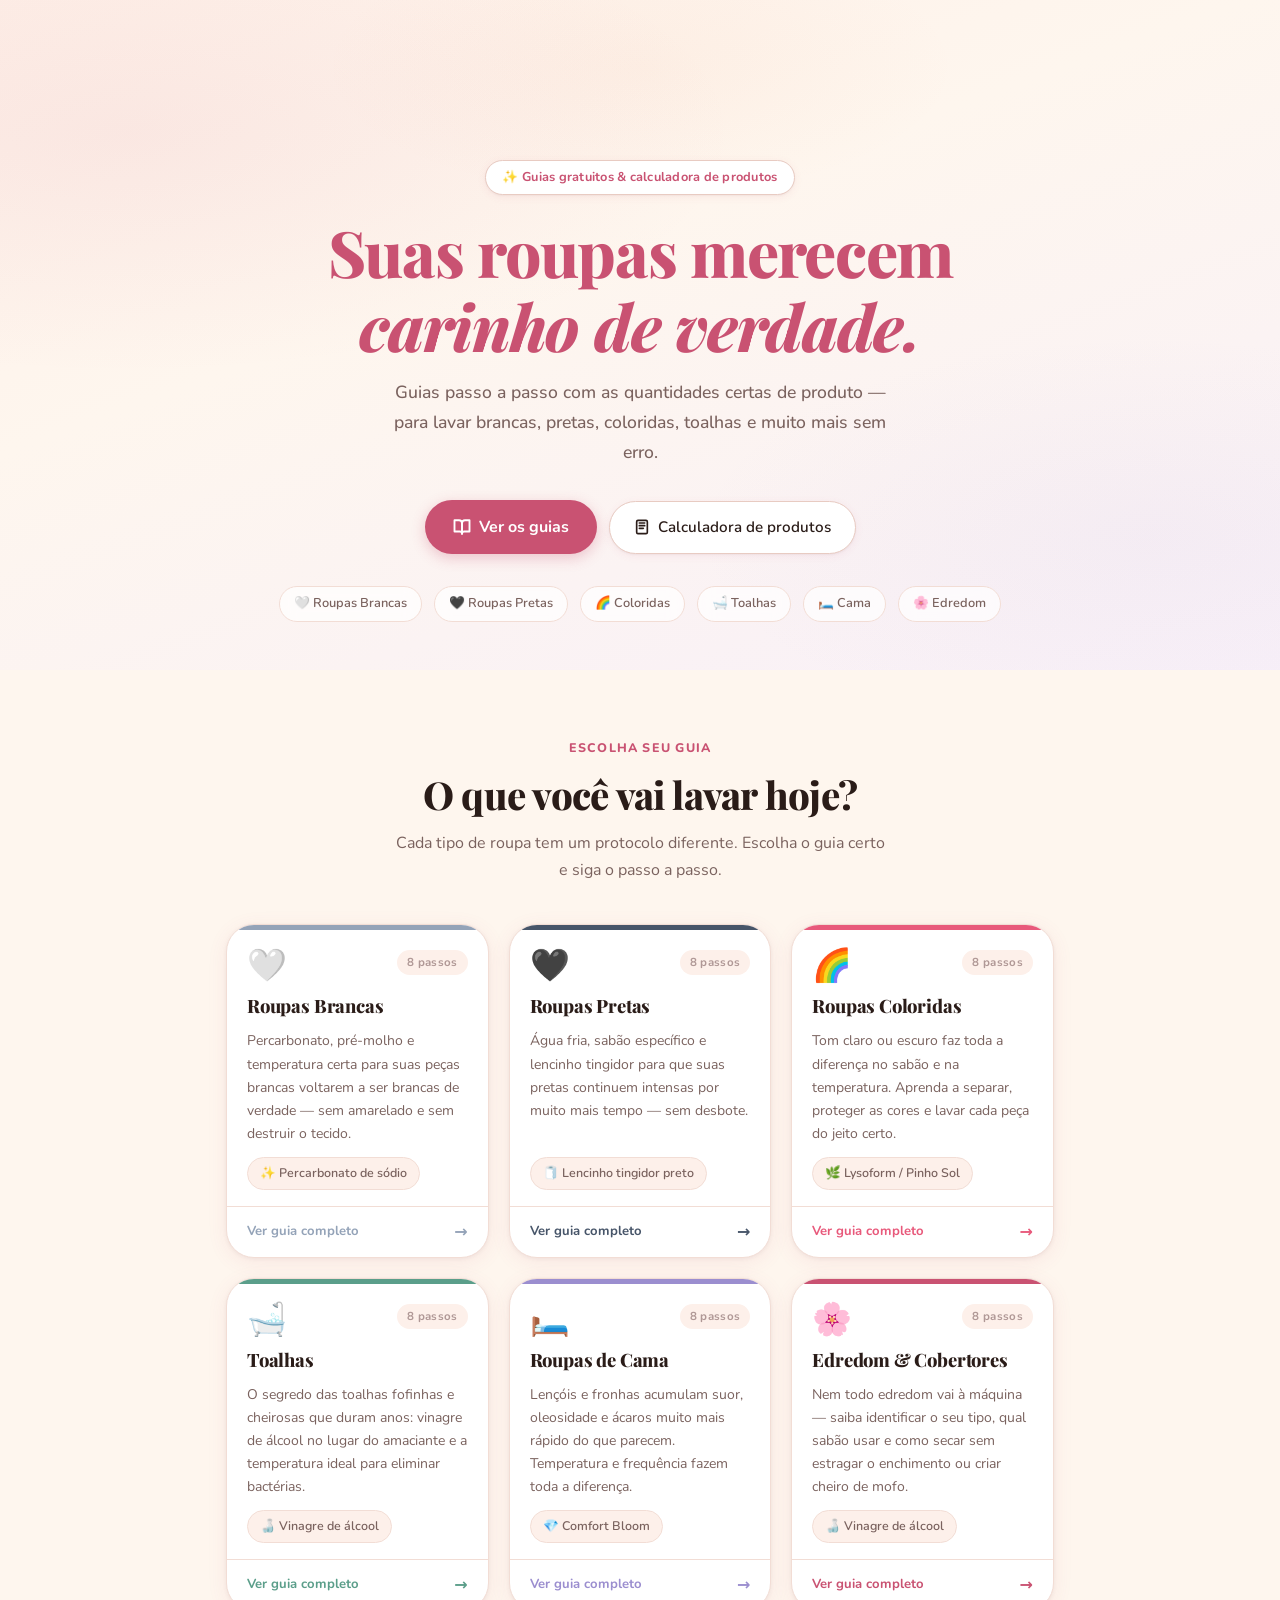
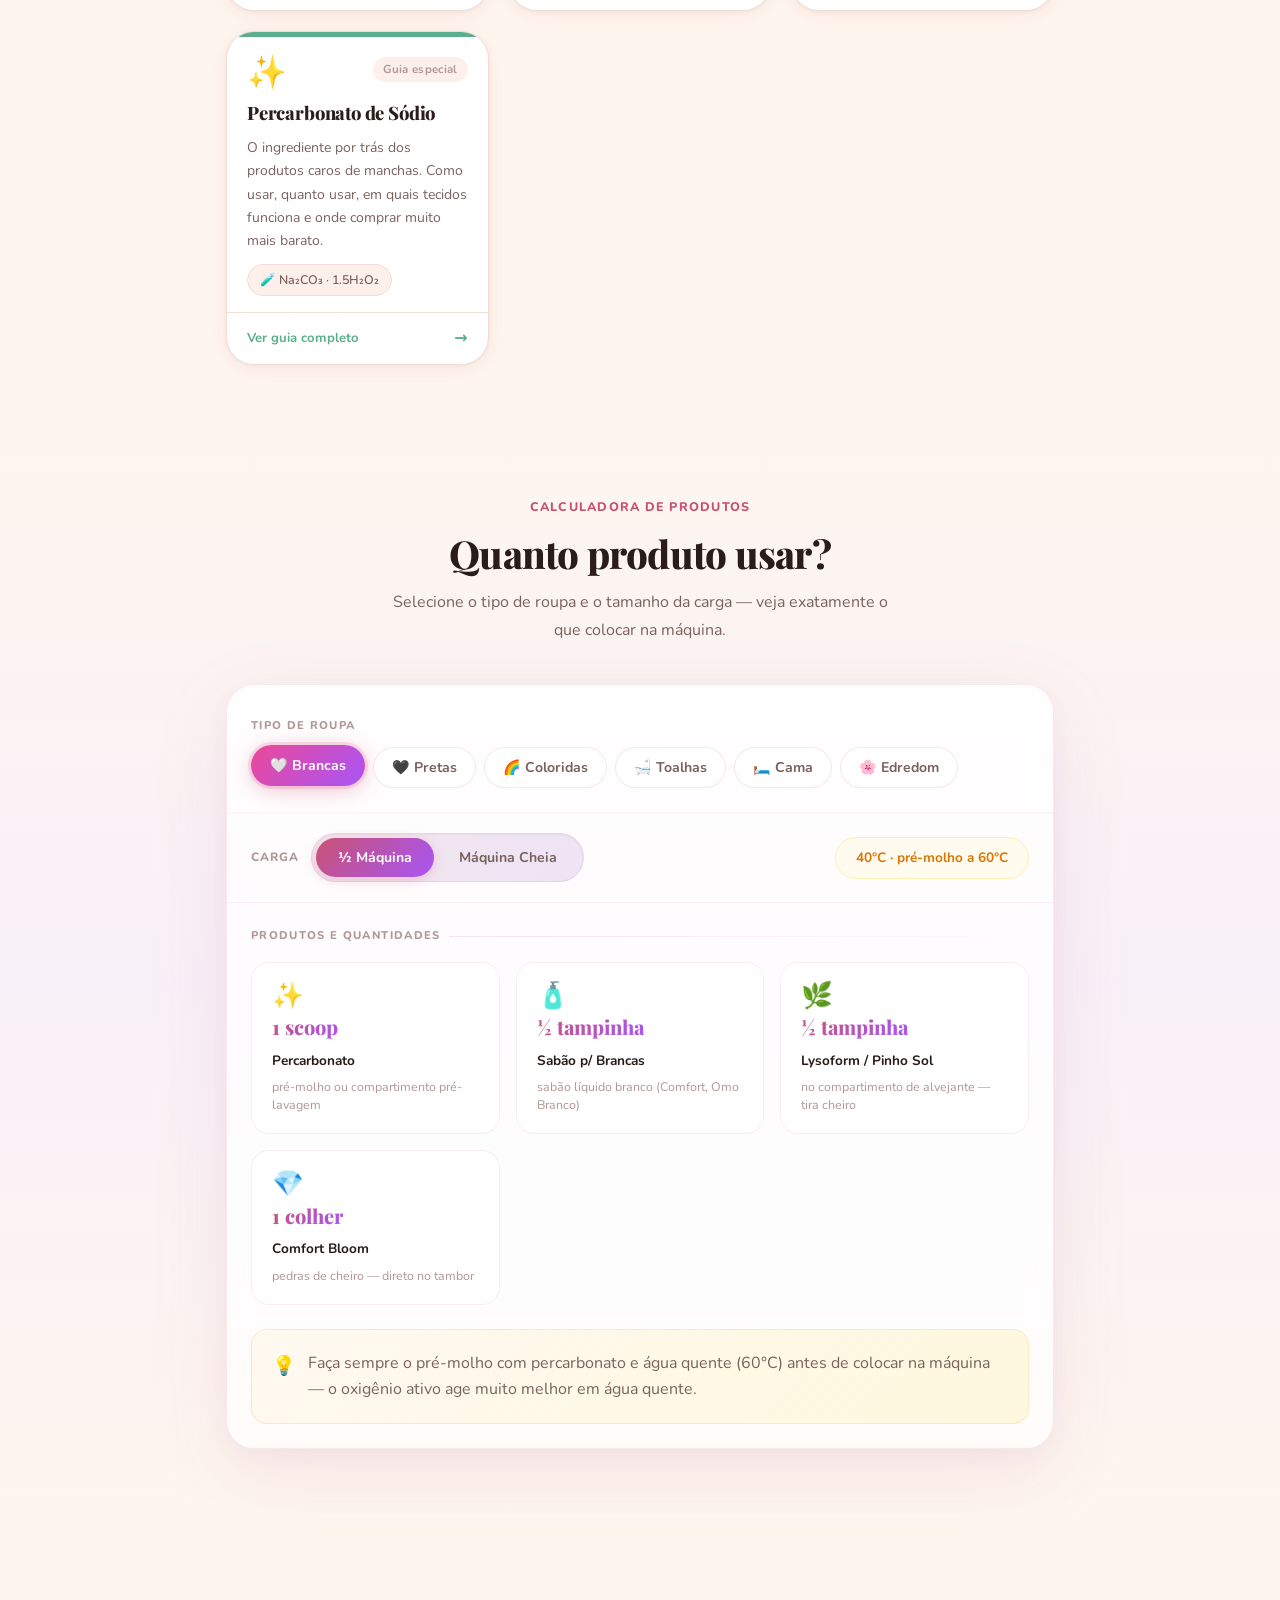
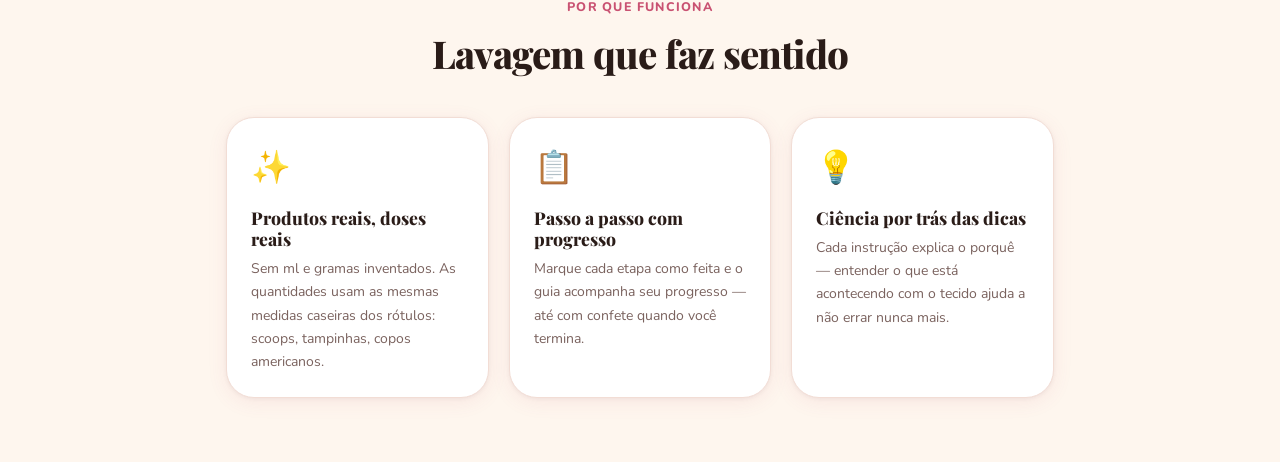
==== commit 1c17e269: "v2" ====
--- a/index.html
+++ b/index.html
@@ -1,14 +1,18 @@
 <!DOCTYPE html>
 <html lang="pt-BR">
+
 <head>
   <meta charset="UTF-8">
   <meta name="viewport" content="width=device-width, initial-scale=1.0">
   <title>LavanTech — Guias de Lavagem com Carinho</title>
-  <meta name="description" content="Guias interativos e calculadora de produtos para lavar roupas brancas, pretas, coloridas, toalhas, roupas de cama e edredons do jeito certo.">
+  <meta name="description"
+    content="Guias interativos e calculadora de produtos para lavar roupas brancas, pretas, coloridas, toalhas, roupas de cama e edredons do jeito certo.">
   <link rel="stylesheet" href="css/styles.css">
   <style>
     /* ── Page-level layout ── */
-    body { background: var(--color-bg); }
+    body {
+      background: var(--color-bg);
+    }
 
     /* ── Floating bubbles ── */
     #heroBubbles {
@@ -28,84 +32,31 @@
     }
 
     @keyframes bubbleFloat {
-      0%   { transform: translateY(0) scale(0.8); opacity: 0; }
-      10%  { opacity: 1; }
-      85%  { opacity: 1; }
-      100% { transform: translateY(-110vh) scale(1.15); opacity: 0; }
-    }
-
-    /* ── Navbar ── */
-    .navbar {
-      position: sticky;
-      top: 0;
-      z-index: 100;
-      background: rgba(254, 246, 238, 0.88);
-      backdrop-filter: blur(16px);
-      -webkit-backdrop-filter: blur(16px);
-      border-bottom: 1.5px solid var(--color-border);
-      padding: 0;
-    }
-
-    .navbar .container {
-      display: flex;
-      align-items: center;
-      justify-content: space-between;
-      height: 64px;
-      gap: var(--sp-4);
-    }
-
-    .nav-logo {
-      font-family: var(--font-heading);
-      font-size: 1.35rem;
-      font-weight: 800;
-      color: var(--color-fg);
-      text-decoration: none;
-      letter-spacing: -0.01em;
-      display: flex;
-      align-items: center;
-      gap: var(--sp-2);
-      flex-shrink: 0;
-    }
-
-    .nav-logo-dot {
-      width: 9px; height: 9px;
-      border-radius: 50%;
-      background: var(--color-primary);
-      display: inline-block;
-      flex-shrink: 0;
-    }
-
-    .nav-links {
-      display: flex;
-      align-items: center;
-      gap: var(--sp-1);
-      list-style: none;
-      margin: 0; padding: 0;
-    }
-
-    .nav-links a {
-      font-size: 0.875rem;
-      font-weight: 600;
-      color: var(--color-fg-muted);
-      text-decoration: none;
-      padding: var(--sp-1) var(--sp-3);
-      border-radius: var(--radius-full);
-      transition: all var(--transition-fast);
-    }
-
-    .nav-links a:hover {
-      color: var(--color-primary);
-      background: var(--color-muted);
-    }
-
-    @media (max-width: 600px) { .nav-links { display: none; } }
+      0% {
+        transform: translateY(0) scale(0.8);
+        opacity: 0;
+      }
+
+      10% {
+        opacity: 1;
+      }
+
+      85% {
+        opacity: 1;
+      }
+
+      100% {
+        transform: translateY(-110vh) scale(1.15);
+        opacity: 0;
+      }
+    }
 
     /* ── Hero ── */
     .hero {
       position: relative;
       overflow: hidden;
       background: linear-gradient(160deg, #FEF0E8 0%, #FEF6EE 40%, #F8F0F8 100%);
-      padding: var(--sp-16) 0 var(--sp-14);
+      padding: 160px 0 var(--sp-12) !important;
       text-align: center;
     }
 
@@ -114,13 +65,16 @@
       position: absolute;
       inset: 0;
       background-image:
-        radial-gradient(ellipse 80% 60% at 10% 20%, rgba(201,82,114,0.07) 0%, transparent 60%),
-        radial-gradient(ellipse 60% 50% at 90% 80%, rgba(155,142,207,0.06) 0%, transparent 60%),
-        radial-gradient(ellipse 50% 40% at 50% 10%, rgba(232,133,74,0.05) 0%, transparent 50%);
+        radial-gradient(ellipse 80% 60% at 10% 20%, rgba(201, 82, 114, 0.07) 0%, transparent 60%),
+        radial-gradient(ellipse 60% 50% at 90% 80%, rgba(155, 142, 207, 0.06) 0%, transparent 60%),
+        radial-gradient(ellipse 50% 40% at 50% 10%, rgba(232, 133, 74, 0.05) 0%, transparent 50%);
       z-index: 0;
     }
 
-    .hero .container { position: relative; z-index: 1; }
+    .hero .container {
+      position: relative;
+      z-index: 1;
+    }
 
     .hero-badge {
       display: inline-flex;
@@ -185,13 +139,13 @@
       cursor: pointer;
       text-decoration: none;
       transition: all var(--transition-normal);
-      box-shadow: 0 4px 14px rgba(201,82,114,0.3);
+      box-shadow: 0 4px 14px rgba(201, 82, 114, 0.3);
     }
 
     .btn-primary:hover {
       background: var(--color-primary-dark);
       transform: translateY(-2px);
-      box-shadow: 0 8px 24px rgba(201,82,114,0.38);
+      box-shadow: 0 8px 24px rgba(201, 82, 114, 0.38);
     }
 
     .btn-secondary {
@@ -232,7 +186,7 @@
       align-items: center;
       gap: 6px;
       padding: 6px 14px;
-      background: rgba(255,255,255,0.7);
+      background: rgba(255, 255, 255, 0.7);
       border: 1px solid var(--color-border);
       border-radius: var(--radius-full);
       font-size: 0.8rem;
@@ -287,11 +241,15 @@
     }
 
     @media (max-width: 900px) {
-      .cards-grid { grid-template-columns: repeat(2, 1fr); }
+      .cards-grid {
+        grid-template-columns: repeat(2, 1fr);
+      }
     }
 
     @media (max-width: 540px) {
-      .cards-grid { grid-template-columns: 1fr; }
+      .cards-grid {
+        grid-template-columns: 1fr;
+      }
     }
 
     /* ── Guide card ── */
@@ -389,6 +347,27 @@
       align-self: flex-start;
     }
 
+    .card-products-row {
+      display: flex;
+      flex-wrap: wrap;
+      gap: 6px;
+      align-self: flex-start;
+    }
+
+    .card-smell-tip {
+      display: inline-flex;
+      align-items: center;
+      gap: 5px;
+      padding: 5px 12px;
+      background: #F0FDF4;
+      border: 1px solid #BBF7D0;
+      border-radius: var(--radius-full);
+      font-size: 0.72rem;
+      font-weight: 700;
+      color: #15803D;
+      align-self: flex-start;
+    }
+
     .card-footer {
       padding: var(--sp-3) var(--sp-5);
       border-top: 1px solid var(--color-border);
@@ -405,237 +384,350 @@
       transition: transform var(--transition-fast);
     }
 
-    .guide-card:hover .card-footer-arrow { transform: translateX(4px); }
+    .guide-card:hover .card-footer-arrow {
+      transform: translateX(4px);
+    }
 
     /* Card accent colors */
-    .card-brancas   { --card-accent-color: #94A3B8; }
-    .card-pretas    { --card-accent-color: #475569; }
-    .card-coloridas { --card-accent-color: #E8597B; }
-    .card-toalhas   { --card-accent-color: #5B9E8A; }
-    .card-cama      { --card-accent-color: #9B8ECF; }
-    .card-edredom   { --card-accent-color: #C95272; }
-    .card-perc      { --card-accent-color: #5CAF8C; }
-
-    /* ── Calculator section ── */
+    .card-brancas {
+      --card-accent-color: #94A3B8;
+    }
+
+    .card-pretas {
+      --card-accent-color: #475569;
+    }
+
+    .card-coloridas {
+      --card-accent-color: #E8597B;
+    }
+
+    .card-toalhas {
+      --card-accent-color: #5B9E8A;
+    }
+
+    .card-cama {
+      --card-accent-color: #9B8ECF;
+    }
+
+    .card-edredom {
+      --card-accent-color: #C95272;
+    }
+
+    .card-perc {
+      --card-accent-color: #5CAF8C;
+    }
+
+    /* ── Calculator — feminine modern tech ── */
+    @keyframes floatParticle {
+
+      0%,
+      100% {
+        transform: translateY(0) scale(1);
+        opacity: 0.15;
+      }
+
+      50% {
+        transform: translateY(-12px) scale(1.1);
+        opacity: 0.3;
+      }
+    }
+
     .calculator-section {
-      padding: var(--sp-16) 0;
-      background: linear-gradient(180deg, var(--color-muted) 0%, var(--color-bg) 100%);
+      padding: var(--sp-16) 0 calc(var(--sp-16) + 16px);
+      background: linear-gradient(180deg, #FEF6EE 0%, #F8F0F8 50%, var(--color-bg) 100%);
     }
 
     .calc-wrapper {
-      background: var(--color-surface);
-      border: 1.5px solid var(--color-border);
-      border-radius: var(--radius-xl);
-      overflow: hidden;
-      box-shadow: var(--shadow-clay-lg);
-    }
-
-    .calc-header {
-      padding: var(--sp-6) var(--sp-7) var(--sp-5);
-      border-bottom: 1.5px solid var(--color-border);
-      background: linear-gradient(135deg, #FEF0E8 0%, #FFF5F8 100%);
-    }
-
-    .calc-header-title {
-      font-family: var(--font-heading);
-      font-size: 1.3rem;
+      background: rgba(255, 255, 255, 0.7);
+      border: 1.5px solid rgba(201, 82, 114, 0.12);
+      border-radius: 28px;
+      box-shadow:
+        0 24px 80px rgba(201, 82, 114, 0.1),
+        0 8px 24px rgba(155, 142, 207, 0.06),
+        0 0 0 1px rgba(255, 255, 255, 0.5) inset;
+      backdrop-filter: blur(12px);
+    }
+
+    .calc-category-area {
+      padding: var(--sp-8) var(--sp-6) var(--sp-6);
+      background: rgba(255, 255, 255, 0.5);
+      border-bottom: 1px solid rgba(201, 82, 114, 0.08);
+      border-radius: 28px 28px 0 0;
+    }
+
+    .calc-category-label {
+      font-size: 0.7rem;
       font-weight: 800;
-      color: var(--color-fg);
-      margin: 0 0 var(--sp-1);
-    }
-
-    .calc-header-sub {
-      font-size: 0.875rem;
-      color: var(--color-fg-muted);
-      margin: 0;
-    }
-
-    /* Category tabs */
-    .calc-tabs-wrap {
-      padding: var(--sp-5) var(--sp-7) 0;
-      border-bottom: 1.5px solid var(--color-border);
-      overflow-x: auto;
-      scrollbar-width: none;
-    }
-
-    .calc-tabs-wrap::-webkit-scrollbar { display: none; }
-
-    .calc-tabs {
-      display: flex;
-      gap: var(--sp-1);
-      padding-bottom: var(--sp-4);
-      min-width: max-content;
-    }
-
-    .calc-tab {
-      padding: 8px 18px;
+      text-transform: uppercase;
+      letter-spacing: 0.12em;
+      color: var(--color-fg-light);
+      margin-bottom: var(--sp-3);
+      display: block;
+    }
+
+    .calc-chips {
+      display: flex;
+      flex-wrap: wrap;
+      gap: 8px;
+    }
+
+    .calc-chip {
+      padding: 10px 18px;
       border-radius: var(--radius-full);
-      border: 1.5px solid var(--color-border-dark);
-      background: transparent;
+      border: 1.5px solid rgba(201, 82, 114, 0.15);
+      background: rgba(255, 255, 255, 0.7);
       font-family: var(--font-body);
-      font-size: 0.875rem;
+      font-size: 0.88rem;
       font-weight: 700;
       color: var(--color-fg-muted);
       cursor: pointer;
-      transition: all var(--transition-fast);
+      transition: all 0.3s cubic-bezier(0.34, 1.2, 0.64, 1);
       white-space: nowrap;
-      display: flex;
+      display: inline-flex;
       align-items: center;
       gap: 6px;
-    }
-
-    .calc-tab:hover {
-      background: var(--color-muted);
+      backdrop-filter: blur(4px);
+    }
+
+    .calc-chip:hover {
+      background: rgba(255, 255, 255, 0.9);
       color: var(--color-fg);
-    }
-
-    .calc-tab.active {
-      background: var(--color-primary);
+      transform: translateY(-2px);
+      box-shadow: 0 4px 16px rgba(201, 82, 114, 0.1);
+      border-color: rgba(201, 82, 114, 0.25);
+    }
+
+    .calc-chip.active {
+      background: linear-gradient(135deg, #EC4899, #A855F7);
       color: white;
-      border-color: var(--color-primary-dark);
-      box-shadow: 0 3px 10px rgba(201,82,114,0.25);
-    }
-
-    /* Load size toggle */
-    .calc-body {
-      padding: var(--sp-6) var(--sp-7);
-      display: flex;
-      flex-direction: column;
-      gap: var(--sp-5);
-    }
-
-    .calc-controls {
+      border-color: transparent;
+      box-shadow: 0 4px 20px rgba(201, 82, 114, 0.35), 0 0 0 3px rgba(236, 72, 153, 0.15);
+      transform: translateY(-2px);
+    }
+
+    .calc-controls-area {
+      padding: var(--sp-5) var(--sp-6);
       display: flex;
       align-items: center;
       justify-content: space-between;
       flex-wrap: wrap;
       gap: var(--sp-4);
+      border-bottom: 1px solid rgba(201, 82, 114, 0.08);
+      background: rgba(255, 255, 255, 0.3);
+    }
+
+    .calc-load-group {
+      display: flex;
+      align-items: center;
+      gap: var(--sp-3);
     }
 
     .calc-load-label {
-      font-size: 0.82rem;
-      font-weight: 700;
-      color: var(--color-fg-muted);
+      font-size: 0.75rem;
+      font-weight: 800;
+      color: var(--color-fg-light);
       text-transform: uppercase;
-      letter-spacing: 0.06em;
-    }
-
-    .calc-load-toggle {
-      display: flex;
-      gap: 4px;
-      background: var(--color-muted);
-      border: 1.5px solid var(--color-border-dark);
+      letter-spacing: 0.08em;
+    }
+
+    .calc-load-pills {
+      display: flex;
+      gap: 3px;
+      background: linear-gradient(135deg, #F5E6EE, #EDE4F5);
+      border: 1.5px solid rgba(201, 82, 114, 0.12);
       border-radius: var(--radius-full);
       padding: 4px;
-    }
-
-    .load-btn {
-      padding: 8px 20px;
+      box-shadow: inset 0 1px 3px rgba(0, 0, 0, 0.04);
+    }
+
+    .load-pill {
+      padding: 10px 22px;
       border-radius: var(--radius-full);
       border: none;
       background: transparent;
       font-family: var(--font-body);
-      font-size: 0.875rem;
+      font-size: 0.88rem;
       font-weight: 700;
       color: var(--color-fg-muted);
       cursor: pointer;
-      transition: all var(--transition-fast);
+      transition: all 0.3s cubic-bezier(0.34, 1.2, 0.64, 1);
       white-space: nowrap;
     }
 
-    .load-btn:hover { color: var(--color-fg); }
-
-    .load-btn.active {
-      background: var(--color-primary);
+    .load-pill:hover {
+      color: var(--color-fg);
+    }
+
+    .load-pill.active {
+      background: linear-gradient(135deg, #C95272, #A855F7);
       color: white;
-      box-shadow: 0 2px 8px rgba(201,82,114,0.3);
-    }
-
-    /* Temperature badge */
-    .calc-temp-badge {
+      box-shadow: 0 3px 12px rgba(201, 82, 114, 0.25);
+    }
+
+    .calc-temp-display {
       display: inline-flex;
       align-items: center;
-      gap: 6px;
-      padding: 5px 14px;
+      gap: 8px;
+      padding: 9px 20px;
       border-radius: var(--radius-full);
-      font-size: 0.82rem;
+      font-size: 0.85rem;
       font-weight: 700;
       border: 1.5px solid;
-    }
-
-    .calc-temp-badge.temp-hot   { background: #FEF2F2; color: #DC2626; border-color: #FECACA; }
-    .calc-temp-badge.temp-warm  { background: #FFFBEB; color: #D97706; border-color: #FDE68A; }
-    .calc-temp-badge.temp-cold  { background: #F0F9FF; color: #0284C7; border-color: #BAE6FD; }
-
-    /* Products grid */
+      backdrop-filter: blur(4px);
+    }
+
+    .calc-temp-display.temp-hot {
+      background: rgba(254, 242, 242, 0.8);
+      color: #DC2626;
+      border-color: rgba(254, 202, 202, 0.6);
+    }
+
+    .calc-temp-display.temp-warm {
+      background: rgba(255, 251, 235, 0.8);
+      color: #D97706;
+      border-color: rgba(253, 230, 138, 0.6);
+    }
+
+    .calc-temp-display.temp-cold {
+      background: rgba(240, 249, 255, 0.8);
+      color: #0284C7;
+      border-color: rgba(186, 230, 253, 0.6);
+    }
+
+    .calc-results-area {
+      padding: var(--sp-6);
+      background: rgba(255, 255, 255, 0.3);
+    }
+
+    .calc-results-label {
+      font-size: 0.7rem;
+      font-weight: 800;
+      text-transform: uppercase;
+      letter-spacing: 0.12em;
+      color: var(--color-fg-light);
+      margin-bottom: var(--sp-4);
+      display: flex;
+      align-items: center;
+      gap: var(--sp-2);
+    }
+
+    .calc-results-label::after {
+      content: '';
+      flex: 1;
+      height: 1px;
+      background: linear-gradient(90deg, rgba(201, 82, 114, 0.15), transparent);
+    }
+
     #calcResults {
       display: grid;
-      grid-template-columns: repeat(auto-fill, minmax(200px, 1fr));
-      gap: var(--sp-3);
+      grid-template-columns: repeat(auto-fill, minmax(220px, 1fr));
+      gap: var(--sp-4);
     }
 
     .calc-product-card {
       display: flex;
       flex-direction: column;
       align-items: flex-start;
-      gap: 4px;
-      padding: var(--sp-4) var(--sp-4);
-      background: var(--color-muted);
-      border: 1.5px solid var(--color-border);
-      border-radius: var(--radius-lg);
-      transition: all var(--transition-fast);
+      gap: 6px;
+      padding: var(--sp-5);
+      background: rgba(255, 255, 255, 0.7);
+      border: 1.5px solid rgba(201, 82, 114, 0.1);
+      border-radius: 18px;
+      transition: all 0.3s cubic-bezier(0.34, 1.2, 0.64, 1);
+      position: relative;
+      overflow: hidden;
+      backdrop-filter: blur(4px);
+    }
+
+    .calc-product-card::before {
+      content: '';
+      position: absolute;
+      top: 0;
+      left: 0;
+      right: 0;
+      height: 3px;
+      background: linear-gradient(90deg, #EC4899, #A855F7, #6366F1);
+      opacity: 0;
+      transition: opacity 0.3s;
     }
 
     .calc-product-card:hover {
-      border-color: var(--color-primary-light);
-      box-shadow: var(--shadow-clay-sm);
+      border-color: rgba(201, 82, 114, 0.2);
+      box-shadow: 0 8px 24px rgba(201, 82, 114, 0.1), 0 0 0 1px rgba(255, 255, 255, 0.5) inset;
+      transform: translateY(-3px);
+      background: rgba(255, 255, 255, 0.9);
+    }
+
+    .calc-product-card:hover::before {
+      opacity: 1;
     }
 
     .calc-product-card.calc-product-never {
-      background: #FEF2F2;
-      border-color: #FECACA;
-    }
-
-    .calc-product-emoji { font-size: 1.5rem; line-height: 1; margin-bottom: 2px; }
+      background: rgba(254, 242, 242, 0.7);
+      border-color: rgba(254, 202, 202, 0.5);
+    }
+
+    .calc-product-card.calc-product-never::before {
+      background: #DC2626;
+    }
+
+    .calc-product-emoji {
+      font-size: 1.6rem;
+      line-height: 1;
+      margin-bottom: 2px;
+    }
 
     .calc-product-amount {
       font-family: var(--font-heading);
-      font-size: 1.15rem;
+      font-size: 1.25rem;
       font-weight: 800;
-      color: var(--color-fg);
+      background: linear-gradient(135deg, #C95272, #A855F7);
+      -webkit-background-clip: text;
+      -webkit-text-fill-color: transparent;
+      background-clip: text;
       line-height: 1.1;
     }
 
     .calc-product-card.calc-product-never .calc-product-amount {
-      color: #DC2626;
+      background: #DC2626;
+      -webkit-background-clip: text;
+      background-clip: text;
     }
 
     .calc-product-name {
-      font-size: 0.82rem;
+      font-size: 0.85rem;
       font-weight: 700;
       color: var(--color-fg);
     }
 
     .calc-product-note {
-      font-size: 0.75rem;
+      font-size: 0.78rem;
       color: var(--color-fg-light);
       line-height: 1.4;
     }
 
-    /* Tip box */
+    .calc-tip-area {
+      padding: 0 var(--sp-6) var(--sp-6);
+    }
+
     .calc-tip {
       display: flex;
       gap: var(--sp-3);
-      padding: var(--sp-4);
-      background: var(--color-accent-light);
-      border: 1.5px solid #F5C4A0;
-      border-radius: var(--radius-lg);
-      font-size: 0.875rem;
+      padding: var(--sp-5);
+      background: linear-gradient(135deg, rgba(255, 247, 237, 0.8), rgba(254, 243, 199, 0.6));
+      border: 1.5px solid rgba(253, 186, 116, 0.3);
+      border-radius: 16px;
+      font-size: 0.88rem;
       color: var(--color-fg-muted);
-      line-height: 1.6;
-    }
-
-    .calc-tip-icon { font-size: 1.1rem; flex-shrink: 0; margin-top: 1px; }
+      line-height: 1.65;
+      backdrop-filter: blur(4px);
+    }
+
+    .calc-tip-icon {
+      font-size: 1.2rem;
+      flex-shrink: 0;
+      margin-top: 1px;
+    }
 
     /* ── How it works / features ── */
     .features-section {
@@ -650,7 +742,9 @@
     }
 
     @media (max-width: 700px) {
-      .features-grid { grid-template-columns: 1fr; }
+      .features-grid {
+        grid-template-columns: 1fr;
+      }
     }
 
     .feature-card {
@@ -681,26 +775,6 @@
       margin: 0;
     }
 
-    /* ── Footer ── */
-    footer {
-      border-top: 1.5px solid var(--color-border);
-      padding: var(--sp-8) 0;
-      text-align: center;
-    }
-
-    .footer-logo {
-      font-family: var(--font-heading);
-      font-size: 1.3rem;
-      font-weight: 800;
-      color: var(--color-fg);
-      margin-bottom: var(--sp-2);
-    }
-
-    .footer-tagline {
-      font-size: 0.875rem;
-      color: var(--color-fg-light);
-    }
-
     /* ── Reveal animation ── */
     [data-reveal] {
       opacity: 0;
@@ -713,27 +787,41 @@
       transform: translateY(0);
     }
 
-    [data-reveal-delay="1"] { transition-delay: 0.08s; }
-    [data-reveal-delay="2"] { transition-delay: 0.16s; }
-    [data-reveal-delay="3"] { transition-delay: 0.24s; }
+    [data-reveal-delay="1"] {
+      transition-delay: 0.08s;
+    }
+
+    [data-reveal-delay="2"] {
+      transition-delay: 0.16s;
+    }
+
+    [data-reveal-delay="3"] {
+      transition-delay: 0.24s;
+    }
+
+    /* ── Responsive tweaks ── */
+    @media (max-width: 600px) {
+      .calc-controls-area {
+        flex-direction: column;
+        align-items: stretch;
+      }
+
+      .calc-category-area {
+        padding: var(--sp-4);
+      }
+
+      .calc-results-area {
+        padding: var(--sp-4);
+      }
+
+      #calcResults {
+        grid-template-columns: 1fr;
+      }
+    }
   </style>
 </head>
+
 <body>
-
-  <!-- ── NAVBAR ── -->
-  <nav class="navbar" aria-label="Navegação principal">
-    <div class="container">
-      <a href="index.html" class="nav-logo">
-        <span class="nav-logo-dot"></span>
-        LavanTech
-      </a>
-      <ul class="nav-links">
-        <li><a href="#guias">Guias</a></li>
-        <li><a href="#calculadora">Calculadora</a></li>
-        <li><a href="percarbonato.html">Percarbonato</a></li>
-      </ul>
-    </div>
-  </nav>
 
   <!-- ── HERO ── -->
   <section class="hero" aria-label="Cabeçalho">
@@ -746,15 +834,26 @@
         Suas roupas merecem<br><em>carinho de verdade.</em>
       </h1>
       <p class="hero-subtitle">
-        Guias passo a passo com as quantidades certas de produto — para lavar brancas, pretas, coloridas, toalhas e muito mais sem erro.
+        Guias passo a passo com as quantidades certas de produto — para lavar brancas, pretas, coloridas, toalhas e
+        muito mais sem erro.
       </p>
       <div class="hero-cta-row">
         <a href="#guias" class="btn-primary">
-          <svg xmlns="http://www.w3.org/2000/svg" width="18" height="18" viewBox="0 0 24 24" fill="none" stroke="currentColor" stroke-width="2.5" stroke-linecap="round" stroke-linejoin="round"><path d="M2 3h6a4 4 0 0 1 4 4v14a3 3 0 0 0-3-3H2z"/><path d="M22 3h-6a4 4 0 0 0-4 4v14a3 3 0 0 1 3-3h7z"/></svg>
+          <svg xmlns="http://www.w3.org/2000/svg" width="18" height="18" viewBox="0 0 24 24" fill="none"
+            stroke="currentColor" stroke-width="2.5" stroke-linecap="round" stroke-linejoin="round">
+            <path d="M2 3h6a4 4 0 0 1 4 4v14a3 3 0 0 0-3-3H2z" />
+            <path d="M22 3h-6a4 4 0 0 0-4 4v14a3 3 0 0 1 3-3h7z" />
+          </svg>
           Ver os guias
         </a>
         <a href="#calculadora" class="btn-secondary">
-          <svg xmlns="http://www.w3.org/2000/svg" width="16" height="16" viewBox="0 0 24 24" fill="none" stroke="currentColor" stroke-width="2.5" stroke-linecap="round" stroke-linejoin="round"><rect x="4" y="2" width="16" height="20" rx="2"/><line x1="8" y1="6" x2="16" y2="6"/><line x1="8" y1="10" x2="16" y2="10"/><line x1="8" y1="14" x2="14" y2="14"/></svg>
+          <svg xmlns="http://www.w3.org/2000/svg" width="16" height="16" viewBox="0 0 24 24" fill="none"
+            stroke="currentColor" stroke-width="2.5" stroke-linecap="round" stroke-linejoin="round">
+            <rect x="4" y="2" width="16" height="20" rx="2" />
+            <line x1="8" y1="6" x2="16" y2="6" />
+            <line x1="8" y1="10" x2="16" y2="10" />
+            <line x1="8" y1="14" x2="14" y2="14" />
+          </svg>
           Calculadora de produtos
         </a>
       </div>
@@ -775,7 +874,8 @@
       <div class="section-header" data-reveal>
         <span class="section-eyebrow">Escolha seu guia</span>
         <h2 class="section-title" id="guias-heading">O que você vai lavar hoje?</h2>
-        <p class="section-desc">Cada tipo de roupa tem um protocolo diferente. Escolha o guia certo e siga o passo a passo.</p>
+        <p class="section-desc">Cada tipo de roupa tem um protocolo diferente. Escolha o guia certo e siga o passo a
+          passo.</p>
       </div>
 
       <div class="cards-grid">
@@ -789,7 +889,8 @@
               <span class="card-steps-badge">8 passos</span>
             </div>
             <h3 class="card-title">Roupas Brancas</h3>
-            <p class="card-desc">Percarbonato, pré-molho e temperatura certa para suas peças brancas voltarem a ser brancas de verdade — sem amarelado e sem destruir o tecido.</p>
+            <p class="card-desc">Percarbonato, pré-molho e temperatura certa para suas peças brancas voltarem a ser
+              brancas de verdade — sem amarelado e sem destruir o tecido.</p>
             <span class="card-key-product">✨ Percarbonato de sódio</span>
           </div>
           <div class="card-footer">
@@ -807,7 +908,8 @@
               <span class="card-steps-badge">8 passos</span>
             </div>
             <h3 class="card-title">Roupas Pretas</h3>
-            <p class="card-desc">Água fria, sabão específico e lencinho tingidor para que suas pretas continuem intensas por muito mais tempo — sem desbote.</p>
+            <p class="card-desc">Água fria, sabão específico e lencinho tingidor para que suas pretas continuem intensas
+              por muito mais tempo — sem desbote.</p>
             <span class="card-key-product">🧻 Lencinho tingidor preto</span>
           </div>
           <div class="card-footer">
@@ -825,8 +927,9 @@
               <span class="card-steps-badge">8 passos</span>
             </div>
             <h3 class="card-title">Roupas Coloridas</h3>
-            <p class="card-desc">Tom claro ou escuro faz toda a diferença no sabão e na temperatura. Aprenda a separar, proteger as cores e lavar cada peça do jeito certo.</p>
-            <span class="card-key-product">🌿 Pinho Sol / Lisoforme</span>
+            <p class="card-desc">Tom claro ou escuro faz toda a diferença no sabão e na temperatura. Aprenda a separar,
+              proteger as cores e lavar cada peça do jeito certo.</p>
+            <span class="card-key-product">🌿 Lysoform / Pinho Sol</span>
           </div>
           <div class="card-footer">
             Ver guia completo
@@ -843,7 +946,8 @@
               <span class="card-steps-badge">8 passos</span>
             </div>
             <h3 class="card-title">Toalhas</h3>
-            <p class="card-desc">O segredo das toalhas fofinhas e cheirosas que duram anos: vinagre de álcool no lugar do amaciante e a temperatura ideal para eliminar bactérias.</p>
+            <p class="card-desc">O segredo das toalhas fofinhas e cheirosas que duram anos: vinagre de álcool no lugar
+              do amaciante e a temperatura ideal para eliminar bactérias.</p>
             <span class="card-key-product">🍶 Vinagre de álcool</span>
           </div>
           <div class="card-footer">
@@ -861,8 +965,9 @@
               <span class="card-steps-badge">8 passos</span>
             </div>
             <h3 class="card-title">Roupas de Cama</h3>
-            <p class="card-desc">Lençóis e fronhas acumulam suor, oleosidade e ácaros muito mais rápido do que parecem. Temperatura e frequência fazem toda a diferença.</p>
-            <span class="card-key-product">✨ Percarbonato de sódio</span>
+            <p class="card-desc">Lençóis e fronhas acumulam suor, oleosidade e ácaros muito mais rápido do que parecem.
+              Temperatura e frequência fazem toda a diferença.</p>
+            <span class="card-key-product">💎 Comfort Bloom</span>
           </div>
           <div class="card-footer">
             Ver guia completo
@@ -879,8 +984,9 @@
               <span class="card-steps-badge">8 passos</span>
             </div>
             <h3 class="card-title">Edredom &amp; Cobertores</h3>
-            <p class="card-desc">Nem todo edredom vai à máquina — saiba identificar o seu tipo, qual sabão usar e como secar sem estragar o enchimento ou criar cheiro de mofo.</p>
-            <span class="card-key-product">🧴 Sabão delicados</span>
+            <p class="card-desc">Nem todo edredom vai à máquina — saiba identificar o seu tipo, qual sabão usar e como
+              secar sem estragar o enchimento ou criar cheiro de mofo.</p>
+            <span class="card-key-product">🍶 Vinagre de álcool</span>
           </div>
           <div class="card-footer">
             Ver guia completo
@@ -897,7 +1003,8 @@
               <span class="card-steps-badge">Guia especial</span>
             </div>
             <h3 class="card-title">Percarbonato de Sódio</h3>
-            <p class="card-desc">O ingrediente por trás dos produtos caros de manchas. Como usar, quanto usar, em quais tecidos funciona e onde comprar muito mais barato.</p>
+            <p class="card-desc">O ingrediente por trás dos produtos caros de manchas. Como usar, quanto usar, em quais
+              tecidos funciona e onde comprar muito mais barato.</p>
             <span class="card-key-product">🧪 Na₂CO₃ · 1.5H₂O₂</span>
           </div>
           <div class="card-footer">
@@ -910,65 +1017,60 @@
     </div>
   </section>
 
-  <!-- ── CALCULATOR ── -->
+  <!-- ── CALCULATOR (Redesigned) ── -->
   <section class="calculator-section" id="calculadora" aria-labelledby="calc-heading">
     <div class="container">
       <div class="section-header" data-reveal>
         <span class="section-eyebrow">Calculadora de produtos</span>
         <h2 class="section-title" id="calc-heading">Quanto produto usar?</h2>
-        <p class="section-desc">Selecione o tipo de roupa e o tamanho da carga — veja exatamente o que colocar na máquina.</p>
+        <p class="section-desc">Selecione o tipo de roupa e o tamanho da carga — veja exatamente o que colocar na
+          máquina.</p>
       </div>
 
       <div class="calc-wrapper" data-reveal data-reveal-delay="1">
 
-        <div class="calc-header">
-          <p class="calc-header-title">Calculadora de lavagem</p>
-          <p class="calc-header-sub">Produtos e quantidades baseados nos guias — sem inventar medidas.</p>
+
+        <!-- Category chips -->
+        <div class="calc-category-area">
+          <span class="calc-category-label">Tipo de roupa</span>
+          <div class="calc-chips" id="calcTabs" role="tablist" aria-label="Tipo de roupa">
+            <button class="calc-chip active" data-category="brancas" role="tab" aria-selected="true">🤍 Brancas</button>
+            <button class="calc-chip" data-category="pretas" role="tab" aria-selected="false">🖤 Pretas</button>
+            <button class="calc-chip" data-category="coloridas" role="tab" aria-selected="false">🌈 Coloridas</button>
+            <button class="calc-chip" data-category="toalhas" role="tab" aria-selected="false">🛁 Toalhas</button>
+            <button class="calc-chip" data-category="cama" role="tab" aria-selected="false">🛏️ Cama</button>
+            <button class="calc-chip" data-category="edredom" role="tab" aria-selected="false">🌸 Edredom</button>
+          </div>
         </div>
 
-        <!-- Category tabs -->
-        <div class="calc-tabs-wrap">
-          <div class="calc-tabs" id="calcTabs" role="tablist" aria-label="Tipo de roupa">
-            <button class="calc-tab active" data-category="brancas" role="tab" aria-selected="true">🤍 Brancas</button>
-            <button class="calc-tab" data-category="pretas" role="tab" aria-selected="false">🖤 Pretas</button>
-            <button class="calc-tab" data-category="coloridas" role="tab" aria-selected="false">🌈 Coloridas</button>
-            <button class="calc-tab" data-category="toalhas" role="tab" aria-selected="false">🛁 Toalhas</button>
-            <button class="calc-tab" data-category="cama" role="tab" aria-selected="false">🛏️ Cama</button>
-            <button class="calc-tab" data-category="edredom" role="tab" aria-selected="false">🌸 Edredom</button>
-          </div>
+        <!-- Controls: load size + temp -->
+        <div class="calc-controls-area">
+          <div class="calc-load-group">
+            <span class="calc-load-label">Carga</span>
+            <div class="calc-load-pills" id="calcLoadToggle" role="group" aria-label="Tamanho da carga">
+              <button class="load-pill active" data-load="half">½ Máquina</button>
+              <button class="load-pill" data-load="full">Máquina Cheia</button>
+            </div>
+          </div>
+          <span class="calc-temp-display temp-warm" id="calcTemp">40°C · pré-molho a 60°C</span>
         </div>
 
-        <!-- Body -->
-        <div class="calc-body">
-
-          <!-- Controls -->
-          <div class="calc-controls">
-            <div>
-              <p class="calc-load-label">Tamanho da carga</p>
-            </div>
-            <div class="calc-load-toggle" id="calcLoadToggle" role="group" aria-label="Tamanho da carga">
-              <button class="load-btn active" data-load="half">½ Máquina</button>
-              <button class="load-btn" data-load="full">Máquina Cheia</button>
-            </div>
-          </div>
-
-          <!-- Temperature -->
-          <div>
-            <span class="calc-temp-badge temp-warm" id="calcTemp">40°C · pré-molho a 60°C</span>
-          </div>
-
-          <!-- Products -->
+        <!-- Products result -->
+        <div class="calc-results-area">
+          <div class="calc-results-label">Produtos e quantidades</div>
           <div id="calcResults" aria-live="polite" aria-label="Produtos e quantidades">
             <!-- Rendered by JS -->
           </div>
-
-          <!-- Tip -->
+        </div>
+
+        <!-- Tip -->
+        <div class="calc-tip-area">
           <div class="calc-tip" role="note">
             <span class="calc-tip-icon">💡</span>
             <p id="calcTipText" style="margin:0;"></p>
           </div>
-
         </div>
+
       </div>
     </div>
   </section>
@@ -984,30 +1086,26 @@
         <div class="feature-card" data-reveal>
           <div class="feature-icon">✨</div>
           <h3 class="feature-title">Produtos reais, doses reais</h3>
-          <p class="feature-desc">Sem ml e gramas inventados. As quantidades usam as mesmas medidas caseiras dos rótulos: scoops, tampinhas, copos americanos.</p>
+          <p class="feature-desc">Sem ml e gramas inventados. As quantidades usam as mesmas medidas caseiras dos
+            rótulos: scoops, tampinhas, copos americanos.</p>
         </div>
         <div class="feature-card" data-reveal data-reveal-delay="1">
           <div class="feature-icon">📋</div>
           <h3 class="feature-title">Passo a passo com progresso</h3>
-          <p class="feature-desc">Marque cada etapa como feita e o guia acompanha seu progresso — até com confete quando você termina.</p>
+          <p class="feature-desc">Marque cada etapa como feita e o guia acompanha seu progresso — até com confete quando
+            você termina.</p>
         </div>
         <div class="feature-card" data-reveal data-reveal-delay="2">
           <div class="feature-icon">💡</div>
           <h3 class="feature-title">Ciência por trás das dicas</h3>
-          <p class="feature-desc">Cada instrução explica o porquê — entender o que está acontecendo com o tecido ajuda a não errar nunca mais.</p>
+          <p class="feature-desc">Cada instrução explica o porquê — entender o que está acontecendo com o tecido ajuda a
+            não errar nunca mais.</p>
         </div>
       </div>
     </div>
   </section>
 
-  <!-- ── FOOTER ── -->
-  <footer>
-    <div class="container">
-      <p class="footer-logo">LavanTech</p>
-      <p class="footer-tagline">Feito com carinho para suas roupas durarem mais ✨</p>
-    </div>
-  </footer>
-
   <script src="js/app.js"></script>
 </body>
-</html>
+
+</html>
--- a/css/styles.css
+++ b/css/styles.css
@@ -664,7 +664,7 @@
 }
 
 /* ── Hero (simple - for guide pages) ── */
-.hero { padding: var(--sp-12) 0 var(--sp-8); text-align: center; }
+.hero { padding: 240px 0 var(--sp-12) !important; text-align: center; }
 
 .hero-badge {
   display: inline-flex;
@@ -879,7 +879,7 @@
     padding: var(--sp-4);
     padding-left: calc(var(--sp-4) + 42px + var(--sp-3));
   }
-  .hero { padding: var(--sp-8) 0 var(--sp-4); }
+  .hero { padding: 120px 0 var(--sp-8) !important; }
   .guides-grid { grid-template-columns: 1fr; gap: var(--sp-4); }
   .guide-hero { padding: var(--sp-8) 0 var(--sp-8); border-radius: 0 0 var(--radius-lg) var(--radius-lg); }
   .guide-hero-inner { gap: var(--sp-4); }
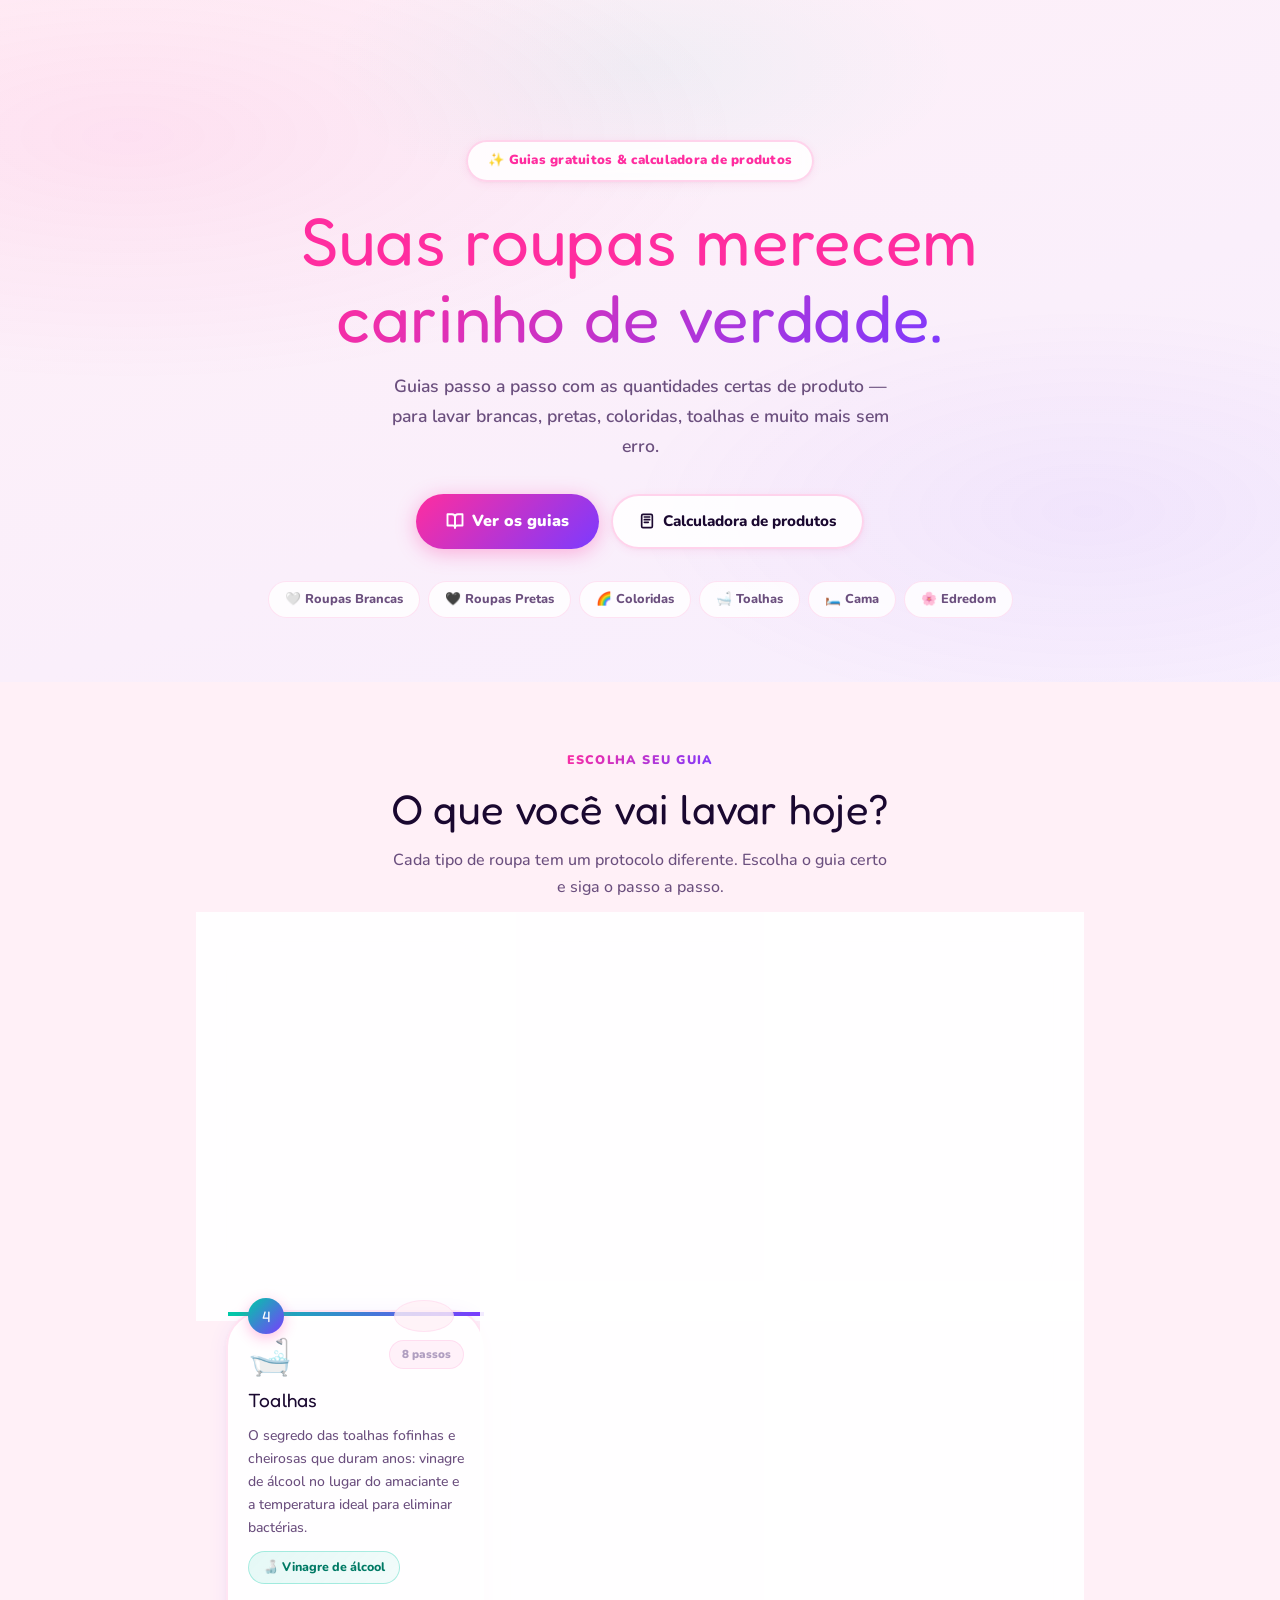
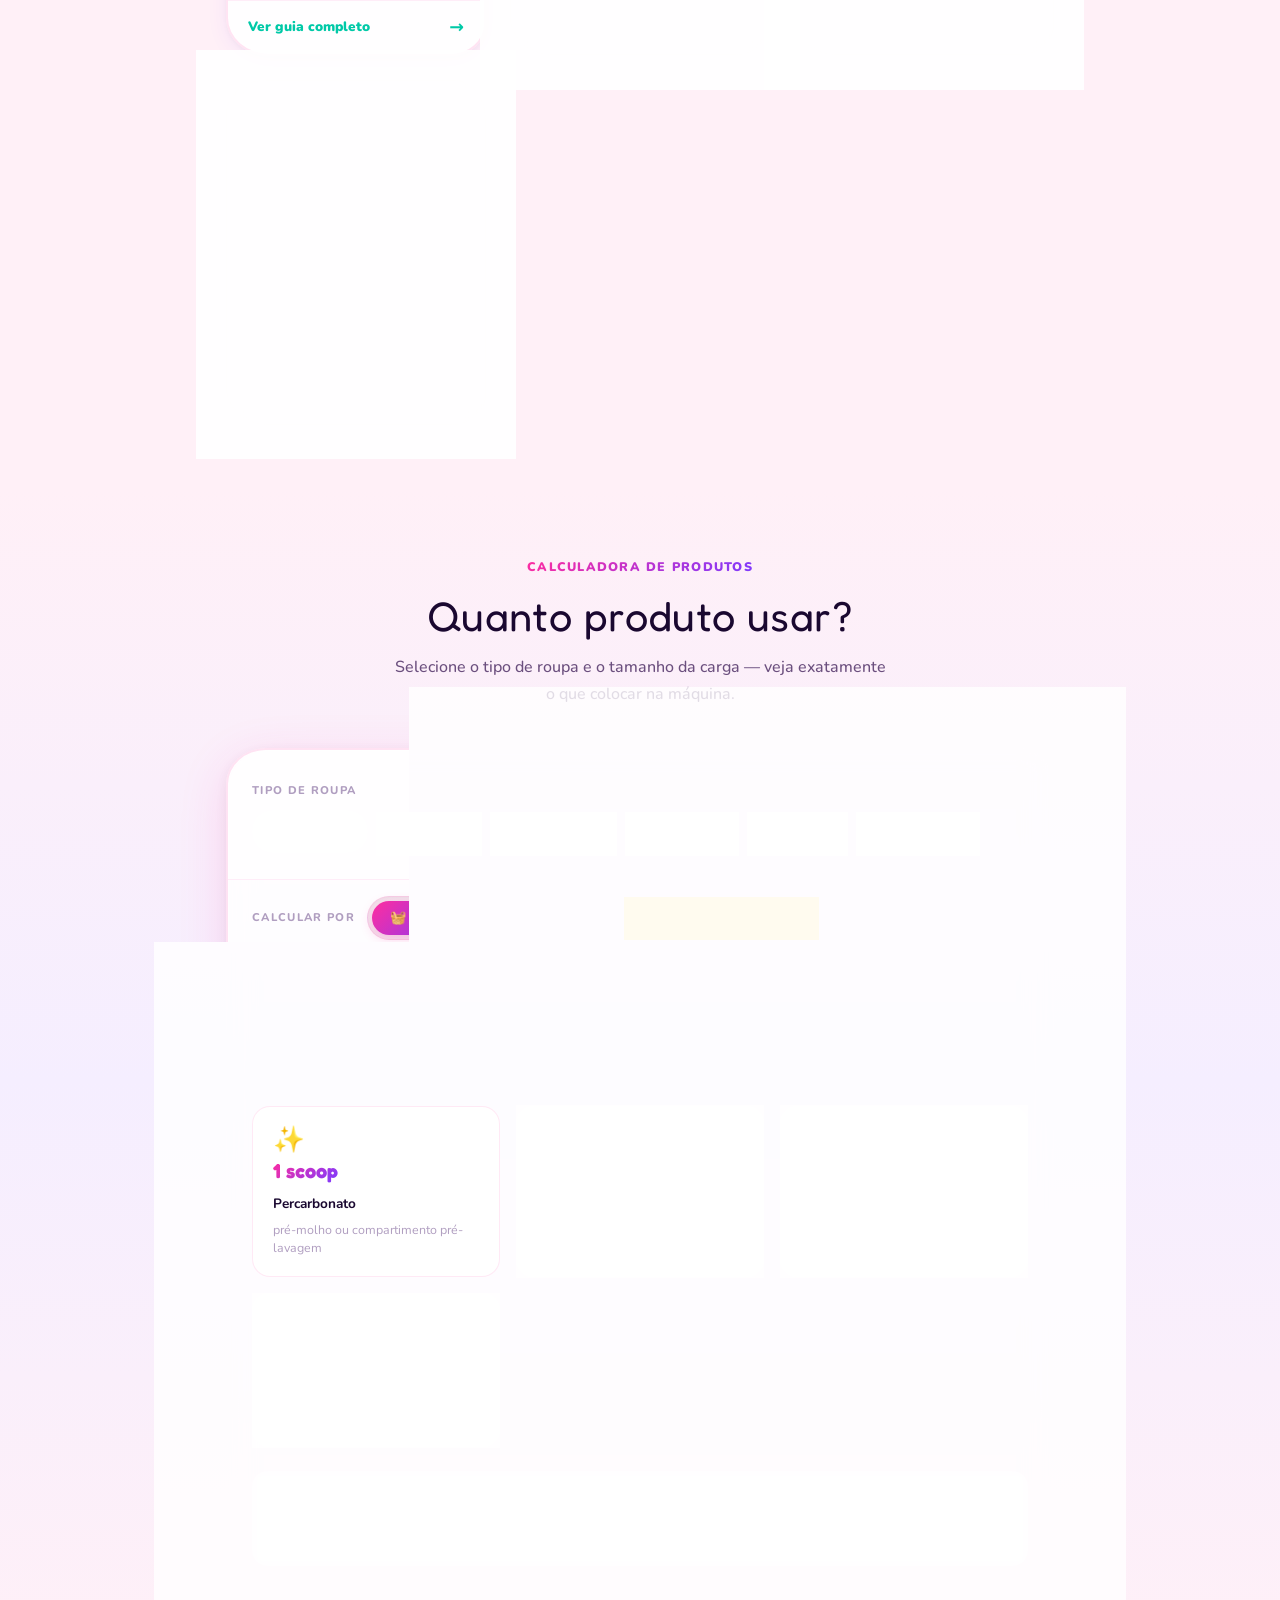
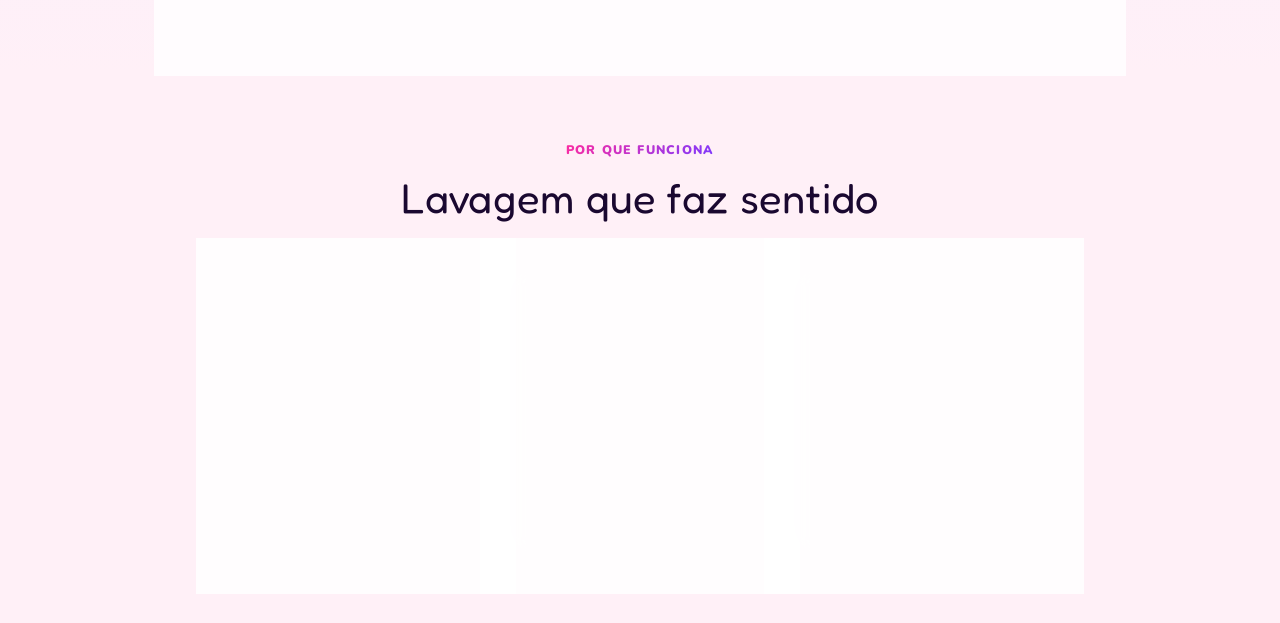
==== commit 462f4bcd: "Final Version" ====
--- a/index.html
+++ b/index.html
@@ -9,413 +9,221 @@
     content="Guias interativos e calculadora de produtos para lavar roupas brancas, pretas, coloridas, toalhas, roupas de cama e edredons do jeito certo.">
   <link rel="stylesheet" href="css/styles.css">
   <style>
-    /* ── Page-level layout ── */
-    body {
-      background: var(--color-bg);
-    }
-
-    /* ── Floating bubbles ── */
-    #heroBubbles {
-      position: absolute;
-      inset: 0;
-      pointer-events: none;
-      overflow: hidden;
-      z-index: 0;
-    }
-
-    .hero-bubble {
-      position: absolute;
-      bottom: -80px;
-      border-radius: 50%;
-      filter: blur(2px);
-      animation: bubbleFloat linear infinite;
-    }
-
-    @keyframes bubbleFloat {
-      0% {
-        transform: translateY(0) scale(0.8);
-        opacity: 0;
-      }
-
-      10% {
-        opacity: 1;
-      }
-
-      85% {
-        opacity: 1;
-      }
-
-      100% {
-        transform: translateY(-110vh) scale(1.15);
-        opacity: 0;
-      }
-    }
+    body { background: var(--color-bg); }
+
+    /* ── Magical floating particles ── */
+    #heroBubbles { position: absolute; inset: 0; pointer-events: none; overflow: hidden; z-index: 0; }
+    .hero-bubble { position: absolute; bottom: -60px; animation: bubbleFloat linear infinite; opacity: 0; }
 
     /* ── Hero ── */
     .hero {
-      position: relative;
-      overflow: hidden;
-      background: linear-gradient(160deg, #FEF0E8 0%, #FEF6EE 40%, #F8F0F8 100%);
-      padding: 160px 0 var(--sp-12) !important;
+      position: relative; overflow: hidden;
+      background: linear-gradient(160deg, #FFF0F7 0%, #F5EEFF 40%, #E8FFF6 70%, #FFF0F7 100%);
+      background-size: 300% 300%;
+      animation: auroraShift 12s ease-in-out infinite;
+      padding: 140px 0 var(--sp-16) !important;
       text-align: center;
     }
-
     .hero::before {
-      content: '';
-      position: absolute;
-      inset: 0;
+      content: ''; position: absolute; inset: 0;
       background-image:
-        radial-gradient(ellipse 80% 60% at 10% 20%, rgba(201, 82, 114, 0.07) 0%, transparent 60%),
-        radial-gradient(ellipse 60% 50% at 90% 80%, rgba(155, 142, 207, 0.06) 0%, transparent 60%),
-        radial-gradient(ellipse 50% 40% at 50% 10%, rgba(232, 133, 74, 0.05) 0%, transparent 50%);
+        radial-gradient(ellipse 80% 60% at 10% 20%, rgba(255,45,159,0.08) 0%, transparent 60%),
+        radial-gradient(ellipse 60% 50% at 85% 75%, rgba(124,58,255,0.06) 0%, transparent 60%),
+        radial-gradient(ellipse 50% 40% at 50% 10%, rgba(0,201,167,0.05) 0%, transparent 50%);
       z-index: 0;
     }
-
-    .hero .container {
-      position: relative;
-      z-index: 1;
-    }
+    .hero .container { position: relative; z-index: 1; }
 
     .hero-badge {
-      display: inline-flex;
-      align-items: center;
-      gap: var(--sp-2);
-      padding: 6px 16px;
-      background: var(--color-surface);
-      border: 1.5px solid var(--color-border-dark);
+      display: inline-flex; align-items: center; gap: var(--sp-2);
+      padding: 8px 20px;
+      background: rgba(255,255,255,0.85); backdrop-filter: blur(8px);
+      border: 2px solid rgba(255,45,159,0.2);
       border-radius: var(--radius-full);
-      font-size: 0.8rem;
-      font-weight: 700;
-      color: var(--color-primary);
-      letter-spacing: 0.02em;
-      margin-bottom: var(--sp-5);
-      box-shadow: var(--shadow-clay-sm);
+      font-size: 0.82rem; font-weight: 900; color: var(--color-primary);
+      letter-spacing: 0.02em; margin-bottom: var(--sp-5);
+      box-shadow: var(--shadow-sm);
+      animation: popIn 0.6s var(--ease-spring) 0.2s both;
     }
 
     .hero-title {
       font-family: var(--font-heading);
-      font-size: clamp(2.4rem, 6vw, 4rem);
-      font-weight: 800;
+      font-size: clamp(2.4rem, 6vw, 4.2rem);
+      color: var(--color-fg); line-height: 1.15;
+      margin: 0 0 var(--sp-5);
+      animation: slideUp 0.6s var(--ease-spring) 0.3s both;
+    }
+    .hero-title em {
+      font-style: normal;
+      background: linear-gradient(135deg, var(--color-primary), var(--color-secondary));
+      -webkit-background-clip: text; -webkit-text-fill-color: transparent; background-clip: text;
+    }
+
+    .hero-subtitle {
+      font-size: clamp(1rem, 2.5vw, 1.15rem);
+      color: var(--color-fg-muted); max-width: 540px;
+      margin: 0 auto var(--sp-8); line-height: 1.7; font-weight: 600;
+      animation: slideUp 0.6s var(--ease-spring) 0.4s both;
+    }
+
+    .hero-cta-row {
+      display: flex; align-items: center; justify-content: center;
+      gap: var(--sp-3); flex-wrap: wrap;
+      animation: slideUp 0.6s var(--ease-spring) 0.5s both;
+    }
+
+    .btn-primary {
+      display: inline-flex; align-items: center; gap: var(--sp-2);
+      padding: 14px 30px;
+      background: linear-gradient(135deg, var(--color-primary), var(--color-secondary));
+      color: white; border: none; border-radius: var(--radius-full);
+      font-family: var(--font-body); font-size: 1rem; font-weight: 900;
+      cursor: pointer; text-decoration: none;
+      transition: all var(--transition-normal);
+      box-shadow: 0 4px 20px rgba(255,45,159,0.35);
+    }
+    .btn-primary:hover {
+      transform: translateY(-3px) scale(1.03);
+      box-shadow: 0 8px 32px rgba(255,45,159,0.45);
+    }
+
+    .btn-secondary {
+      display: inline-flex; align-items: center; gap: var(--sp-2);
+      padding: 13px 26px;
+      background: rgba(255,255,255,0.85); backdrop-filter: blur(8px);
       color: var(--color-fg);
-      line-height: 1.15;
-      margin: 0 0 var(--sp-5);
-      letter-spacing: -0.02em;
-    }
-
-    .hero-title em {
-      font-style: italic;
+      border: 2px solid rgba(255,45,159,0.2);
+      border-radius: var(--radius-full);
+      font-family: var(--font-body); font-size: 0.95rem; font-weight: 800;
+      cursor: pointer; text-decoration: none;
+      transition: all var(--transition-normal);
+      box-shadow: var(--shadow-sm);
+    }
+    .btn-secondary:hover {
+      border-color: var(--color-primary);
       color: var(--color-primary);
-    }
-
-    .hero-subtitle {
-      font-size: clamp(1rem, 2.5vw, 1.2rem);
-      color: var(--color-fg-muted);
-      max-width: 540px;
-      margin: 0 auto var(--sp-8);
-      line-height: 1.7;
-      font-weight: 500;
-    }
-
-    .hero-cta-row {
-      display: flex;
-      align-items: center;
-      justify-content: center;
-      gap: var(--sp-3);
-      flex-wrap: wrap;
-    }
-
-    .btn-primary {
-      display: inline-flex;
-      align-items: center;
-      gap: var(--sp-2);
-      padding: 14px 28px;
-      background: var(--color-primary);
-      color: white;
-      border: none;
+      transform: translateY(-2px);
+      box-shadow: var(--shadow-md);
+    }
+
+    .hero-pills {
+      display: flex; justify-content: center; gap: var(--sp-2); flex-wrap: wrap;
+      margin-top: var(--sp-8);
+      animation: slideUp 0.6s var(--ease-spring) 0.6s both;
+    }
+    .hero-pill {
+      display: inline-flex; align-items: center; gap: 5px;
+      padding: 7px 16px;
+      background: rgba(255,255,255,0.8); backdrop-filter: blur(6px);
+      border: 1.5px solid rgba(255,45,159,0.12);
       border-radius: var(--radius-full);
-      font-family: var(--font-body);
-      font-size: 1rem;
-      font-weight: 700;
-      cursor: pointer;
-      text-decoration: none;
-      transition: all var(--transition-normal);
-      box-shadow: 0 4px 14px rgba(201, 82, 114, 0.3);
-    }
-
-    .btn-primary:hover {
-      background: var(--color-primary-dark);
-      transform: translateY(-2px);
-      box-shadow: 0 8px 24px rgba(201, 82, 114, 0.38);
-    }
-
-    .btn-secondary {
-      display: inline-flex;
-      align-items: center;
-      gap: var(--sp-2);
-      padding: 13px 24px;
-      background: var(--color-surface);
-      color: var(--color-fg);
-      border: 1.5px solid var(--color-border-dark);
-      border-radius: var(--radius-full);
-      font-family: var(--font-body);
-      font-size: 0.95rem;
-      font-weight: 600;
-      cursor: pointer;
-      text-decoration: none;
-      transition: all var(--transition-fast);
-      box-shadow: var(--shadow-clay-sm);
-    }
-
-    .btn-secondary:hover {
-      border-color: var(--color-primary-light);
-      color: var(--color-primary);
-      transform: translateY(-1px);
-    }
-
-    /* ── Hero decorative pills ── */
-    .hero-pills {
-      display: flex;
-      justify-content: center;
-      gap: var(--sp-3);
-      flex-wrap: wrap;
-      margin-top: var(--sp-8);
-    }
-
-    .hero-pill {
-      display: inline-flex;
-      align-items: center;
-      gap: 6px;
-      padding: 6px 14px;
-      background: rgba(255, 255, 255, 0.7);
-      border: 1px solid var(--color-border);
-      border-radius: var(--radius-full);
-      font-size: 0.8rem;
-      font-weight: 600;
-      color: var(--color-fg-muted);
-      backdrop-filter: blur(8px);
+      font-size: 0.8rem; font-weight: 800; color: var(--color-fg-muted);
+      transition: all 0.3s var(--ease-spring);
+    }
+    .hero-pill:hover {
+      transform: translateY(-3px) scale(1.05) rotate(-2deg);
+      border-color: rgba(255,45,159,0.3);
+      box-shadow: 0 6px 20px rgba(255,45,159,0.12);
     }
 
     /* ── Section headers ── */
-    .section-header {
-      text-align: center;
-      margin-bottom: var(--sp-10);
-    }
+    .section-header { text-align: center; margin-bottom: var(--sp-10); }
 
     .section-eyebrow {
-      display: inline-block;
-      font-size: 0.78rem;
-      font-weight: 800;
-      letter-spacing: 0.1em;
-      text-transform: uppercase;
-      color: var(--color-primary);
+      display: inline-flex; align-items: center; gap: 6px;
+      font-size: 0.78rem; font-weight: 900; letter-spacing: 0.1em; text-transform: uppercase;
+      background: linear-gradient(135deg, var(--color-primary), var(--color-secondary));
+      -webkit-background-clip: text; -webkit-text-fill-color: transparent; background-clip: text;
       margin-bottom: var(--sp-3);
     }
-
     .section-title {
-      font-family: var(--font-heading);
-      font-size: clamp(1.6rem, 4vw, 2.4rem);
-      font-weight: 800;
-      color: var(--color-fg);
-      line-height: 1.25;
-      margin: 0 0 var(--sp-3);
-      letter-spacing: -0.02em;
-    }
-
-    .section-desc {
-      font-size: 1rem;
-      color: var(--color-fg-muted);
-      max-width: 500px;
-      margin: 0 auto;
-      line-height: 1.7;
-    }
-
-    /* ── Guide cards section ── */
-    .guides-section {
-      padding: var(--sp-16) 0;
-    }
-
-    .cards-grid {
-      display: grid;
-      grid-template-columns: repeat(3, 1fr);
-      gap: var(--sp-5);
-    }
-
-    @media (max-width: 900px) {
-      .cards-grid {
-        grid-template-columns: repeat(2, 1fr);
-      }
-    }
-
-    @media (max-width: 540px) {
-      .cards-grid {
-        grid-template-columns: 1fr;
-      }
-    }
-
-    /* ── Guide card ── */
+      font-family: var(--font-heading); font-size: clamp(1.8rem, 4vw, 2.6rem);
+      color: var(--color-fg); line-height: 1.25; margin: 0 0 var(--sp-3);
+    }
+    .section-desc { font-size: 1rem; color: var(--color-fg-muted); max-width: 500px; margin: 0 auto; line-height: 1.7; }
+
+    .guides-section { padding: var(--sp-16) 0; }
+    .cards-grid { display: grid; grid-template-columns: repeat(3, 1fr); gap: var(--sp-6); counter-reset: card-journey; }
+    @media (max-width: 900px) { .cards-grid { grid-template-columns: repeat(2, 1fr); } }
+    @media (max-width: 540px) { .cards-grid { grid-template-columns: 1fr; } }
+
     .guide-card {
-      display: flex;
-      flex-direction: column;
-      background: var(--color-surface);
-      border: 1.5px solid var(--color-border);
-      border-radius: var(--radius-xl);
-      overflow: hidden;
-      text-decoration: none;
-      transition: all 0.3s cubic-bezier(0.34, 1.2, 0.64, 1);
-      box-shadow: var(--shadow-clay-card);
-      opacity: 0;
-      transform: translateY(18px);
-    }
-
-    .guide-card.visible {
-      opacity: 1;
-      transform: translateY(0);
-    }
-
+      display: flex; flex-direction: column;
+      background: rgba(255,255,255,0.9); backdrop-filter: blur(10px);
+      border: 2.5px solid rgba(255,45,159,0.12);
+      border-radius: 40px 32px 36px 44px / 36px 42px 32px 38px;
+      overflow: visible; text-decoration: none;
+      transition: all 0.4s var(--ease-spring);
+      box-shadow: var(--shadow-card);
+      opacity: 0; transform: translateY(20px);
+      position: relative; counter-increment: card-journey;
+    }
+    .guide-card.visible { opacity: 1; transform: translateY(0); }
     .guide-card:hover {
-      transform: translateY(-6px);
+      transform: translateY(-8px) rotate(-1deg) scale(1.02);
       box-shadow: var(--shadow-hover);
-      border-color: var(--card-accent-color, var(--color-border-dark));
+      border-color: var(--card-accent, rgba(255,45,159,0.3));
+    }
+    .guide-card::before {
+      content: counter(card-journey);
+      position: absolute; top: -14px; left: 20px;
+      width: 36px; height: 36px;
+      background: linear-gradient(135deg, var(--card-accent, var(--color-primary)), var(--color-secondary));
+      border-radius: 50%; display: flex; align-items: center; justify-content: center;
+      font-family: var(--font-heading); font-size: 0.95rem; color: white;
+      box-shadow: 0 4px 14px rgba(255,45,159,0.3); z-index: 2;
+      animation: gentleFloat 3s ease-in-out infinite;
+    }
+    .guide-card::after {
+      content: ''; position: absolute; top: -12px; right: 30px;
+      width: 60px; height: 32px;
+      background: rgba(255,240,247,0.8); border-radius: 50%;
+      border: 1.5px solid rgba(255,45,159,0.08);
+      pointer-events: none; z-index: 0;
     }
 
     .card-color-bar {
-      height: 5px;
-      background: var(--card-accent-color, var(--color-primary));
+      height: 4px;
+      background: linear-gradient(90deg, var(--card-accent, var(--color-primary)), var(--color-secondary));
       flex-shrink: 0;
     }
-
-    .card-body {
-      padding: var(--sp-5) var(--sp-5) var(--sp-4);
-      flex: 1;
-      display: flex;
-      flex-direction: column;
-      gap: var(--sp-3);
-    }
-
-    .card-top {
-      display: flex;
-      align-items: flex-start;
-      justify-content: space-between;
-      gap: var(--sp-3);
-    }
-
-    .card-emoji {
-      font-size: 2rem;
-      line-height: 1;
-    }
-
+    .card-body { padding: var(--sp-6) var(--sp-5) var(--sp-4); flex: 1; display: flex; flex-direction: column; gap: var(--sp-3); }
+    .card-top { display: flex; align-items: flex-start; justify-content: space-between; gap: var(--sp-3); }
+    .card-emoji { font-size: 2.2rem; line-height: 1; animation: gentleFloat 3s ease-in-out infinite; }
     .card-steps-badge {
-      font-size: 0.72rem;
-      font-weight: 700;
-      color: var(--color-fg-light);
-      letter-spacing: 0.03em;
-      padding: 3px 10px;
-      background: var(--color-muted);
-      border-radius: var(--radius-full);
-      white-space: nowrap;
-    }
-
-    .card-title {
-      font-family: var(--font-heading);
-      font-size: 1.15rem;
-      font-weight: 800;
-      color: var(--color-fg);
-      margin: 0;
-      line-height: 1.25;
-      letter-spacing: -0.01em;
-    }
-
-    .card-desc {
-      font-size: 0.875rem;
-      color: var(--color-fg-muted);
-      line-height: 1.65;
-      margin: 0;
-      flex: 1;
-    }
-
+      font-size: 0.72rem; font-weight: 900; color: var(--color-fg-light);
+      padding: 4px 12px; background: rgba(255,45,159,0.06);
+      border: 1.5px solid rgba(255,45,159,0.1); border-radius: var(--radius-full);
+    }
+    .card-title { font-family: var(--font-heading); font-size: 1.2rem; color: var(--color-fg); margin: 0; line-height: 1.25; }
+    .card-desc { font-size: 0.875rem; color: var(--color-fg-muted); line-height: 1.65; margin: 0; flex: 1; }
     .card-key-product {
-      display: inline-flex;
-      align-items: center;
-      gap: 6px;
-      padding: 5px 12px;
-      background: var(--color-muted);
-      border: 1px solid var(--color-border);
-      border-radius: var(--radius-full);
-      font-size: 0.78rem;
-      font-weight: 600;
-      color: var(--color-fg-muted);
-      align-self: flex-start;
-    }
-
-    .card-products-row {
-      display: flex;
-      flex-wrap: wrap;
-      gap: 6px;
-      align-self: flex-start;
-    }
-
+      display: inline-flex; align-items: center; gap: 5px; padding: 5px 14px;
+      background: linear-gradient(135deg, rgba(0,201,167,0.1), rgba(0,201,167,0.05));
+      border: 1.5px solid rgba(0,201,167,0.3); border-radius: var(--radius-full);
+      font-size: 0.78rem; font-weight: 800; color: #007A65; align-self: flex-start;
+    }
+    .card-products-row { display: flex; flex-wrap: wrap; gap: 6px; align-self: flex-start; }
     .card-smell-tip {
-      display: inline-flex;
-      align-items: center;
-      gap: 5px;
-      padding: 5px 12px;
-      background: #F0FDF4;
-      border: 1px solid #BBF7D0;
-      border-radius: var(--radius-full);
-      font-size: 0.72rem;
-      font-weight: 700;
-      color: #15803D;
-      align-self: flex-start;
-    }
-
+      display: inline-flex; align-items: center; gap: 5px; padding: 5px 12px;
+      background: rgba(0,201,167,0.08); border: 1px solid rgba(0,201,167,0.25);
+      border-radius: var(--radius-full); font-size: 0.72rem; font-weight: 800; color: #007A65; align-self: flex-start;
+    }
     .card-footer {
-      padding: var(--sp-3) var(--sp-5);
-      border-top: 1px solid var(--color-border);
-      display: flex;
-      align-items: center;
-      justify-content: space-between;
-      font-size: 0.82rem;
-      font-weight: 700;
-      color: var(--card-accent-color, var(--color-primary));
-    }
-
-    .card-footer-arrow {
-      font-size: 1rem;
-      transition: transform var(--transition-fast);
-    }
-
-    .guide-card:hover .card-footer-arrow {
-      transform: translateX(4px);
-    }
-
-    /* Card accent colors */
-    .card-brancas {
-      --card-accent-color: #94A3B8;
-    }
-
-    .card-pretas {
-      --card-accent-color: #475569;
-    }
-
-    .card-coloridas {
-      --card-accent-color: #E8597B;
-    }
-
-    .card-toalhas {
-      --card-accent-color: #5B9E8A;
-    }
-
-    .card-cama {
-      --card-accent-color: #9B8ECF;
-    }
-
-    .card-edredom {
-      --card-accent-color: #C95272;
-    }
-
-    .card-perc {
-      --card-accent-color: #5CAF8C;
-    }
+      padding: var(--sp-3) var(--sp-5); border-top: 1.5px solid rgba(255,45,159,0.08);
+      display: flex; align-items: center; justify-content: space-between;
+      font-size: 0.85rem; font-weight: 900; color: var(--card-accent, var(--color-primary));
+    }
+    .card-footer-arrow { font-size: 1.1rem; transition: transform 0.3s var(--ease-spring); }
+    .guide-card:hover .card-footer-arrow { transform: translateX(6px); }
+
+    .card-brancas  { --card-accent: #94A3B8; }
+    .card-pretas   { --card-accent: #475569; }
+    .card-coloridas{ --card-accent: #FF2D9F; }
+    .card-toalhas  { --card-accent: #00C9A7; }
+    .card-cama     { --card-accent: #7C3AFF; }
+    .card-edredom  { --card-accent: #FF6B35; }
+    .card-perc     { --card-accent: #00C9A7; }
 
     /* ── Calculator — feminine modern tech ── */
     @keyframes floatParticle {
@@ -434,25 +242,22 @@
 
     .calculator-section {
       padding: var(--sp-16) 0 calc(var(--sp-16) + 16px);
-      background: linear-gradient(180deg, #FEF6EE 0%, #F8F0F8 50%, var(--color-bg) 100%);
+      background: linear-gradient(180deg, var(--color-bg) 0%, #F5EEFF 50%, var(--color-bg) 100%);
     }
 
     .calc-wrapper {
-      background: rgba(255, 255, 255, 0.7);
-      border: 1.5px solid rgba(201, 82, 114, 0.12);
-      border-radius: 28px;
-      box-shadow:
-        0 24px 80px rgba(201, 82, 114, 0.1),
-        0 8px 24px rgba(155, 142, 207, 0.06),
-        0 0 0 1px rgba(255, 255, 255, 0.5) inset;
-      backdrop-filter: blur(12px);
+      background: rgba(255,255,255,0.8);
+      border: 2.5px solid rgba(255,45,159,0.12);
+      border-radius: 40px 32px 36px 44px / 36px 42px 32px 38px;
+      box-shadow: var(--shadow-lg), 0 0 0 1px rgba(255,255,255,0.5) inset;
+      backdrop-filter: blur(14px);
     }
 
     .calc-category-area {
       padding: var(--sp-8) var(--sp-6) var(--sp-6);
-      background: rgba(255, 255, 255, 0.5);
-      border-bottom: 1px solid rgba(201, 82, 114, 0.08);
-      border-radius: 28px 28px 0 0;
+      background: rgba(255,255,255,0.5);
+      border-bottom: 1.5px solid rgba(255,45,159,0.08);
+      border-radius: 40px 32px 0 0;
     }
 
     .calc-category-label {
@@ -472,48 +277,33 @@
     }
 
     .calc-chip {
-      padding: 10px 18px;
-      border-radius: var(--radius-full);
-      border: 1.5px solid rgba(201, 82, 114, 0.15);
-      background: rgba(255, 255, 255, 0.7);
-      font-family: var(--font-body);
-      font-size: 0.88rem;
-      font-weight: 700;
-      color: var(--color-fg-muted);
-      cursor: pointer;
-      transition: all 0.3s cubic-bezier(0.34, 1.2, 0.64, 1);
-      white-space: nowrap;
-      display: inline-flex;
-      align-items: center;
-      gap: 6px;
-      backdrop-filter: blur(4px);
-    }
-
+      padding: 10px 18px; border-radius: var(--radius-full);
+      border: 2px solid rgba(255,45,159,0.15);
+      background: rgba(255,255,255,0.75); backdrop-filter: blur(4px);
+      font-family: var(--font-body); font-size: 0.88rem; font-weight: 800;
+      color: var(--color-fg-muted); cursor: pointer;
+      transition: all 0.3s var(--ease-spring);
+      white-space: nowrap; display: inline-flex; align-items: center; gap: 6px;
+    }
     .calc-chip:hover {
-      background: rgba(255, 255, 255, 0.9);
-      color: var(--color-fg);
-      transform: translateY(-2px);
-      box-shadow: 0 4px 16px rgba(201, 82, 114, 0.1);
-      border-color: rgba(201, 82, 114, 0.25);
-    }
-
+      background: rgba(255,255,255,0.9); color: var(--color-fg);
+      transform: translateY(-2px) rotate(-1deg);
+      box-shadow: 0 4px 16px rgba(255,45,159,0.12);
+      border-color: rgba(255,45,159,0.3);
+    }
     .calc-chip.active {
-      background: linear-gradient(135deg, #EC4899, #A855F7);
-      color: white;
-      border-color: transparent;
-      box-shadow: 0 4px 20px rgba(201, 82, 114, 0.35), 0 0 0 3px rgba(236, 72, 153, 0.15);
+      background: linear-gradient(135deg, #FF2D9F, #7C3AFF);
+      color: white; border-color: transparent;
+      box-shadow: 0 4px 20px rgba(255,45,159,0.35), 0 0 0 4px rgba(255,45,159,0.12);
       transform: translateY(-2px);
     }
 
     .calc-controls-area {
       padding: var(--sp-5) var(--sp-6);
-      display: flex;
-      align-items: center;
-      justify-content: space-between;
-      flex-wrap: wrap;
-      gap: var(--sp-4);
-      border-bottom: 1px solid rgba(201, 82, 114, 0.08);
-      background: rgba(255, 255, 255, 0.3);
+      display: flex; align-items: center; justify-content: space-between;
+      flex-wrap: wrap; gap: var(--sp-4);
+      border-bottom: 1.5px solid rgba(255,45,159,0.08);
+      background: rgba(255,255,255,0.3);
     }
 
     .calc-load-group {
@@ -534,7 +324,7 @@
       display: flex;
       gap: 3px;
       background: linear-gradient(135deg, #F5E6EE, #EDE4F5);
-      border: 1.5px solid rgba(201, 82, 114, 0.12);
+      border: 1.5px solid rgba(255,45,159, 0.12);
       border-radius: var(--radius-full);
       padding: 4px;
       box-shadow: inset 0 1px 3px rgba(0, 0, 0, 0.04);
@@ -559,9 +349,9 @@
     }
 
     .load-pill.active {
-      background: linear-gradient(135deg, #C95272, #A855F7);
+      background: linear-gradient(135deg, #FF2D9F, #7C3AFF);
       color: white;
-      box-shadow: 0 3px 12px rgba(201, 82, 114, 0.25);
+      box-shadow: 0 3px 12px rgba(255,45,159, 0.25);
     }
 
     .calc-temp-display {
@@ -615,7 +405,7 @@
       content: '';
       flex: 1;
       height: 1px;
-      background: linear-gradient(90deg, rgba(201, 82, 114, 0.15), transparent);
+      background: linear-gradient(90deg, rgba(255,45,159, 0.15), transparent);
     }
 
     #calcResults {
@@ -631,7 +421,7 @@
       gap: 6px;
       padding: var(--sp-5);
       background: rgba(255, 255, 255, 0.7);
-      border: 1.5px solid rgba(201, 82, 114, 0.1);
+      border: 1.5px solid rgba(255,45,159, 0.1);
       border-radius: 18px;
       transition: all 0.3s cubic-bezier(0.34, 1.2, 0.64, 1);
       position: relative;
@@ -652,8 +442,8 @@
     }
 
     .calc-product-card:hover {
-      border-color: rgba(201, 82, 114, 0.2);
-      box-shadow: 0 8px 24px rgba(201, 82, 114, 0.1), 0 0 0 1px rgba(255, 255, 255, 0.5) inset;
+      border-color: rgba(255,45,159, 0.2);
+      box-shadow: 0 8px 24px rgba(255,45,159, 0.1), 0 0 0 1px rgba(255, 255, 255, 0.5) inset;
       transform: translateY(-3px);
       background: rgba(255, 255, 255, 0.9);
     }
@@ -681,7 +471,7 @@
       font-family: var(--font-heading);
       font-size: 1.25rem;
       font-weight: 800;
-      background: linear-gradient(135deg, #C95272, #A855F7);
+      background: linear-gradient(135deg, #FF2D9F, #7C3AFF);
       -webkit-background-clip: text;
       -webkit-text-fill-color: transparent;
       background-clip: text;
@@ -730,50 +520,27 @@
     }
 
     /* ── How it works / features ── */
-    .features-section {
-      padding: var(--sp-16) 0;
-    }
-
-    .features-grid {
-      display: grid;
-      grid-template-columns: repeat(3, 1fr);
-      gap: var(--sp-5);
-      margin-top: var(--sp-10);
-    }
-
-    @media (max-width: 700px) {
-      .features-grid {
-        grid-template-columns: 1fr;
-      }
-    }
+    .features-section { padding: var(--sp-16) 0; }
+    .features-grid { display: grid; grid-template-columns: repeat(3, 1fr); gap: var(--sp-6); margin-top: var(--sp-10); }
+    @media (max-width: 700px) { .features-grid { grid-template-columns: 1fr; } }
 
     .feature-card {
       padding: var(--sp-6);
-      background: var(--color-surface);
-      border: 1.5px solid var(--color-border);
-      border-radius: var(--radius-xl);
-      box-shadow: var(--shadow-clay-card);
-    }
-
-    .feature-icon {
-      font-size: 2rem;
-      margin-bottom: var(--sp-3);
-    }
-
-    .feature-title {
-      font-family: var(--font-heading);
-      font-size: 1.1rem;
-      font-weight: 800;
-      color: var(--color-fg);
-      margin: 0 0 var(--sp-2);
-    }
-
-    .feature-desc {
-      font-size: 0.875rem;
-      color: var(--color-fg-muted);
-      line-height: 1.65;
-      margin: 0;
-    }
+      background: rgba(255,255,255,0.85); backdrop-filter: blur(10px);
+      border: 2.5px solid rgba(255,45,159,0.12);
+      border-radius: 36px 28px 32px 40px / 32px 38px 28px 34px;
+      box-shadow: var(--shadow-card);
+      transition: all 0.4s var(--ease-spring);
+      position: relative;
+    }
+    .feature-card:hover {
+      transform: translateY(-6px) rotate(-1deg);
+      box-shadow: var(--shadow-hover);
+      border-color: rgba(255,45,159,0.25);
+    }
+    .feature-icon { font-size: 2.4rem; margin-bottom: var(--sp-3); animation: gentleFloat 3s ease-in-out infinite; }
+    .feature-title { font-family: var(--font-heading); font-size: 1.15rem; color: var(--color-fg); margin: 0 0 var(--sp-2); }
+    .feature-desc { font-size: 0.875rem; color: var(--color-fg-muted); line-height: 1.65; margin: 0; }
 
     /* ── Reveal animation ── */
     [data-reveal] {
@@ -797,6 +564,170 @@
 
     [data-reveal-delay="3"] {
       transition-delay: 0.24s;
+    }
+
+    /* ── Method toggle (Carga vs Peças) ── */
+    .calc-method-area {
+      padding: var(--sp-4) var(--sp-6);
+      background: rgba(255, 255, 255, 0.3);
+      border-bottom: 1px solid rgba(255,45,159, 0.08);
+    }
+
+    .calc-method-row {
+      display: flex;
+      align-items: center;
+      gap: var(--sp-3);
+      flex-wrap: wrap;
+    }
+
+    .calc-method-label {
+      font-size: 0.7rem;
+      font-weight: 800;
+      text-transform: uppercase;
+      letter-spacing: 0.12em;
+      color: var(--color-fg-light);
+    }
+
+    .calc-method-toggle {
+      display: flex;
+      gap: 3px;
+      background: linear-gradient(135deg, #F5E6EE, #EDE4F5);
+      border: 1.5px solid rgba(255,45,159, 0.12);
+      border-radius: var(--radius-full);
+      padding: 4px;
+      box-shadow: inset 0 1px 3px rgba(0, 0, 0, 0.04);
+    }
+
+    .method-pill {
+      padding: 8px 18px;
+      border-radius: var(--radius-full);
+      border: none;
+      background: transparent;
+      font-family: var(--font-body);
+      font-size: 0.82rem;
+      font-weight: 700;
+      color: var(--color-fg-muted);
+      cursor: pointer;
+      transition: all 0.3s cubic-bezier(0.34, 1.2, 0.64, 1);
+      white-space: nowrap;
+      display: inline-flex;
+      align-items: center;
+      gap: 5px;
+    }
+
+    .method-pill:hover {
+      color: var(--color-fg);
+    }
+
+    .method-pill.active {
+      background: linear-gradient(135deg, #FF2D9F, #7C3AFF);
+      color: white;
+      box-shadow: 0 3px 12px rgba(255,45,159, 0.25);
+    }
+
+    /* ── Quantity controls ── */
+    .calc-qty-area {
+      padding: var(--sp-5) var(--sp-6);
+      display: flex;
+      align-items: center;
+      gap: var(--sp-4);
+      flex-wrap: wrap;
+      border-bottom: 1px solid rgba(255,45,159, 0.08);
+      background: rgba(255, 255, 255, 0.3);
+    }
+
+    .calc-qty-group {
+      display: flex;
+      align-items: center;
+      gap: var(--sp-3);
+    }
+
+    .calc-qty-label {
+      font-size: 0.75rem;
+      font-weight: 800;
+      color: var(--color-fg-light);
+      text-transform: uppercase;
+      letter-spacing: 0.08em;
+    }
+
+    .calc-qty-selector {
+      display: flex;
+      align-items: center;
+      gap: 0;
+      background: linear-gradient(135deg, #F5E6EE, #EDE4F5);
+      border: 1.5px solid rgba(255,45,159, 0.12);
+      border-radius: var(--radius-full);
+      padding: 4px;
+      box-shadow: inset 0 1px 3px rgba(0, 0, 0, 0.04);
+    }
+
+    .qty-btn {
+      width: 38px;
+      height: 38px;
+      display: flex;
+      align-items: center;
+      justify-content: center;
+      border: none;
+      border-radius: 50%;
+      background: transparent;
+      font-family: var(--font-body);
+      font-size: 1.2rem;
+      font-weight: 800;
+      color: var(--color-fg-muted);
+      cursor: pointer;
+      transition: all 0.25s cubic-bezier(0.34, 1.2, 0.64, 1);
+      user-select: none;
+      line-height: 1;
+    }
+
+    .qty-btn:hover {
+      background: rgba(255, 255, 255, 0.8);
+      color: var(--color-primary);
+      transform: scale(1.1);
+    }
+
+    .qty-btn:active {
+      transform: scale(0.95);
+    }
+
+    .qty-display {
+      min-width: 60px;
+      text-align: center;
+      font-family: var(--font-heading);
+      font-size: 1.1rem;
+      font-weight: 800;
+      background: linear-gradient(135deg, #C95272, #A855F7);
+      -webkit-background-clip: text;
+      -webkit-text-fill-color: transparent;
+      background-clip: text;
+      user-select: none;
+    }
+
+    .calc-qty-hint {
+      font-size: 0.78rem;
+      color: var(--color-fg-light);
+      font-style: italic;
+      margin-left: auto;
+    }
+
+    .calc-qty-equivalence {
+      display: inline-flex;
+      align-items: center;
+      gap: 6px;
+      padding: 7px 16px;
+      border-radius: var(--radius-full);
+      font-size: 0.8rem;
+      font-weight: 700;
+      background: rgba(236, 72, 153, 0.08);
+      color: var(--color-primary);
+      border: 1px solid rgba(236, 72, 153, 0.15);
+      margin-left: auto;
+    }
+
+    /* ── Hidden state ── */
+    .calc-controls-area[hidden],
+    .calc-qty-area[hidden] {
+      display: none;
     }
 
     /* ── Responsive tweaks ── */
@@ -816,6 +747,19 @@
 
       #calcResults {
         grid-template-columns: 1fr;
+      }
+
+      .calc-method-area {
+        padding: var(--sp-4);
+      }
+
+      .calc-qty-area {
+        flex-direction: column;
+        align-items: stretch;
+      }
+
+      .calc-qty-equivalence {
+        margin-left: 0;
       }
     }
   </style>
@@ -1043,8 +987,20 @@
           </div>
         </div>
 
-        <!-- Controls: load size + temp -->
-        <div class="calc-controls-area">
+        <!-- Method toggle: Carga vs Peças -->
+        <div class="calc-method-area">
+          <div class="calc-method-row">
+            <span class="calc-method-label">Calcular por</span>
+            <div class="calc-method-toggle" id="calcMethodToggle" role="group" aria-label="Método de cálculo">
+              <button class="method-pill active" data-method="load">🧺 Carga</button>
+              <button class="method-pill" data-method="qty">👕 Qtd. de Peças</button>
+            </div>
+            <span class="calc-temp-display temp-warm" id="calcTemp">40°C · pré-molho a 60°C</span>
+          </div>
+        </div>
+
+        <!-- Controls: load size -->
+        <div class="calc-controls-area" id="calcLoadArea">
           <div class="calc-load-group">
             <span class="calc-load-label">Carga</span>
             <div class="calc-load-pills" id="calcLoadToggle" role="group" aria-label="Tamanho da carga">
@@ -1052,7 +1008,19 @@
               <button class="load-pill" data-load="full">Máquina Cheia</button>
             </div>
           </div>
-          <span class="calc-temp-display temp-warm" id="calcTemp">40°C · pré-molho a 60°C</span>
+        </div>
+
+        <!-- Controls: quantity of items -->
+        <div class="calc-qty-area" id="calcQtyArea" hidden>
+          <div class="calc-qty-group">
+            <span class="calc-qty-label">Peças</span>
+            <div class="calc-qty-selector">
+              <button class="qty-btn" id="qtyMinus" aria-label="Diminuir quantidade">−</button>
+              <span class="qty-display" id="qtyDisplay">5 peças</span>
+              <button class="qty-btn" id="qtyPlus" aria-label="Aumentar quantidade">+</button>
+            </div>
+          </div>
+          <span class="calc-qty-equivalence" id="qtyEquivalence">≈ ½ máquina</span>
         </div>
 
         <!-- Products result -->
--- a/css/styles.css
+++ b/css/styles.css
@@ -1,58 +1,80 @@
 /* ============================================================
-   LAVANTECH — Design System
-   Fonts: Playfair Display (headings) + Nunito (body)
-   Theme: Soft Feminine / Warm Rosé
+   LAVANTECH 🌸 — Kawaii Disney Tech Design System
+   Fonts: Fredoka One (kawaii headings) + Nunito (body)
+   Theme: Light Pastel · Vibrant · Magical · Fun
    ============================================================ */
 
-@import url('https://fonts.googleapis.com/css2?family=Playfair+Display:wght@700;800&family=Nunito:wght@400;500;600;700;800&display=swap');
-
-/* ── Tokens ── */
+@import url('https://fonts.googleapis.com/css2?family=Fredoka+One&family=Nunito:wght@400;500;600;700;800;900&family=Space+Grotesk:wght@500;600;700&display=swap');
+
+/* ── Design Tokens ── */
 :root {
-  --color-primary:       #C95272;
-  --color-primary-dark:  #A63C5A;
-  --color-primary-light: #F2A8BC;
-  --color-secondary:     #6B9E83;
-  --color-accent:        #E8854A;
-  --color-accent-light:  #FEF0E6;
-  --color-lavender:      #9B8ECF;
-  --color-lavender-light:#EEE8FA;
-  --color-bg:            #FEF6EE;
+  /* Core Brand */
+  --color-primary:       #FF2D9F;
+  --color-primary-dark:  #D4187F;
+  --color-primary-light: #FFB3DC;
+  --color-secondary:     #7C3AFF;
+  --color-secondary-light: #C4A8FF;
+  --color-accent:        #FF6B35;
+  --color-accent-light:  #FFE0D4;
+  --color-mint:          #00C9A7;
+  --color-mint-light:    #C0FFF4;
+  --color-yellow:        #FFD93D;
+  --color-yellow-light:  #FFF6CC;
+  --color-sky:           #4ECDC4;
+  --color-sky-light:     #DCFAF8;
+
+  /* Backgrounds */
+  --color-bg:            #FFF0F7;
+  --color-bg-2:          #F5EEFF;
   --color-surface:       #FFFFFF;
-  --color-muted:         #FDF0EA;
-  --color-border:        #F2DDD5;
-  --color-border-dark:   #E8CBC2;
-  --color-fg:            #2A1C18;
-  --color-fg-muted:      #7A625E;
-  --color-fg-light:      #B09896;
-  --color-error:         #D94F4F;
-  --color-error-light:   #FDEAEA;
-  --color-warning:       #D48B24;
-  --color-warning-light: #FEF4E0;
-  --color-info:          #4A8CC9;
-  --color-info-light:    #EAF3FB;
-  --color-success:       #4A9670;
-  --color-success-light: #E5F5ED;
-
-  /* Shadows — warm & soft */
-  --shadow-clay-sm:   0 2px 8px rgba(201, 82, 114, 0.08), 0 1px 2px rgba(0,0,0,0.04);
-  --shadow-clay-md:   0 4px 16px rgba(201, 82, 114, 0.1), 0 1px 4px rgba(0,0,0,0.06);
-  --shadow-clay-lg:   0 8px 32px rgba(201, 82, 114, 0.12), 0 2px 8px rgba(0,0,0,0.06);
-  --shadow-clay-card: 0 4px 20px rgba(201, 82, 114, 0.09), 0 1px 4px rgba(0,0,0,0.05);
-  --shadow-hover:     0 10px 36px rgba(201, 82, 114, 0.18), 0 2px 8px rgba(0,0,0,0.08);
+  --color-surface-2:     rgba(255,255,255,0.85);
+  --color-muted:         #FDE8F4;
+  --color-muted-2:       #EFE4FF;
+
+  /* Borders */
+  --color-border:        rgba(255,45,159,0.15);
+  --color-border-dark:   rgba(255,45,159,0.25);
+
+  /* Text */
+  --color-fg:            #1A0830;
+  --color-fg-muted:      #6B4F7E;
+  --color-fg-light:      #B09EC0;
+
+  /* Semantic */
+  --color-error:         #FF3A5C;
+  --color-error-light:   #FFEAEE;
+  --color-warning:       #FF9500;
+  --color-warning-light: #FFF4E0;
+  --color-success:       #00C9A7;
+  --color-success-light: #E0FFF9;
+  --color-info:          #4E92FF;
+  --color-info-light:    #E8F0FF;
+
+  /* Glow Effects */
+  --glow-pink:   0 0 20px rgba(255,45,159,0.35), 0 0 60px rgba(255,45,159,0.1);
+  --glow-purple: 0 0 20px rgba(124,58,255,0.35), 0 0 60px rgba(124,58,255,0.1);
+  --glow-mint:   0 0 20px rgba(0,201,167,0.35), 0 0 60px rgba(0,201,167,0.1);
+
+  /* Shadows */
+  --shadow-sm:   0 2px 10px rgba(255,45,159,0.08), 0 1px 3px rgba(0,0,0,0.04);
+  --shadow-md:   0 6px 24px rgba(255,45,159,0.12), 0 2px 8px rgba(0,0,0,0.06);
+  --shadow-lg:   0 12px 48px rgba(255,45,159,0.15), 0 4px 16px rgba(0,0,0,0.06);
+  --shadow-card: 0 4px 20px rgba(124,58,255,0.08), 0 2px 6px rgba(0,0,0,0.04);
+  --shadow-hover:0 16px 56px rgba(255,45,159,0.2), 0 6px 20px rgba(124,58,255,0.12);
+  --shadow-float:0 20px 60px rgba(255,45,159,0.18), 0 8px 24px rgba(0,0,0,0.08);
 
   /* Radius */
   --radius-sm:   10px;
-  --radius-md:   14px;
-  --radius-lg:   20px;
-  --radius-xl:   28px;
+  --radius-md:   16px;
+  --radius-lg:   24px;
+  --radius-xl:   32px;
+  --radius-2xl:  40px;
   --radius-full: 9999px;
 
-  /* Borders */
-  --border-clay: 1.5px solid var(--color-border-dark);
-
   /* Typography */
-  --font-heading: 'Playfair Display', Georgia, serif;
+  --font-heading: 'Fredoka One', 'Nunito', system-ui, sans-serif;
   --font-body:    'Nunito', system-ui, sans-serif;
+  --font-mono:    'Space Grotesk', monospace;
 
   /* Spacing */
   --sp-1:  4px;  --sp-2:  8px;  --sp-3:  12px; --sp-4: 16px;
@@ -60,9 +82,123 @@
   --sp-12: 48px; --sp-16: 64px;
 
   /* Transitions */
-  --transition-fast:   150ms ease-out;
-  --transition-normal: 250ms ease-out;
-  --transition-slow:   400ms ease-out;
+  --ease-spring: cubic-bezier(0.34, 1.56, 0.64, 1);
+  --ease-bounce: cubic-bezier(0.34, 1.8, 0.64, 1);
+  --ease-out:    cubic-bezier(0.16, 1, 0.3, 1);
+  --transition-fast:   150ms var(--ease-out);
+  --transition-normal: 300ms var(--ease-spring);
+  --transition-slow:   500ms var(--ease-spring);
+
+  /* Legacy compat */
+  --color-lavender:      #9B8ECF;
+  --color-lavender-light:#EEE8FA;
+  --color-secondary-old: #6B9E83;
+  --shadow-clay-sm:   var(--shadow-sm);
+  --shadow-clay-md:   var(--shadow-md);
+  --shadow-clay-lg:   var(--shadow-lg);
+  --shadow-clay-card: var(--shadow-card);
+  --border-clay: 1.5px solid var(--color-border-dark);
+}
+
+/* ── Keyframe Animations ── */
+@keyframes auroraShift {
+  0%, 100% { background-position: 0% 50%; }
+  50%       { background-position: 100% 50%; }
+}
+
+@keyframes floatBlob {
+  0%, 100% { transform: translateY(0) rotate(0deg) scale(1); }
+  33%       { transform: translateY(-14px) rotate(5deg) scale(1.03); }
+  66%       { transform: translateY(-6px) rotate(-3deg) scale(0.98); }
+}
+
+@keyframes starFloat {
+  0%        { transform: translateY(0) rotate(0deg) scale(1); opacity: 0.7; }
+  50%       { transform: translateY(-20px) rotate(180deg) scale(1.2); opacity: 1; }
+  100%      { transform: translateY(0) rotate(360deg) scale(1); opacity: 0.7; }
+}
+
+@keyframes sparkle {
+  0%, 100% { opacity: 0.3; transform: scale(0.7) rotate(0deg); }
+  50%       { opacity: 1; transform: scale(1.3) rotate(180deg); }
+}
+
+@keyframes popIn {
+  from { opacity: 0; transform: scale(0.7) rotate(-5deg); }
+  60%  { transform: scale(1.05) rotate(1deg); }
+  to   { opacity: 1; transform: scale(1) rotate(0deg); }
+}
+
+@keyframes slideUp {
+  from { opacity: 0; transform: translateY(24px); }
+  to   { opacity: 1; transform: translateY(0); }
+}
+
+@keyframes gentleFloat {
+  0%, 100% { transform: translateY(0) rotate(-2deg); }
+  50%       { transform: translateY(-10px) rotate(2deg); }
+}
+
+@keyframes shimmer {
+  0%   { background-position: -200% 0; }
+  100% { background-position: 200% 0; }
+}
+
+@keyframes pulseGlow {
+  0%, 100% { box-shadow: 0 0 8px rgba(255,45,159,0.4); }
+  50%       { box-shadow: 0 0 24px rgba(255,45,159,0.7), 0 0 48px rgba(124,58,255,0.3); }
+}
+
+@keyframes wiggle {
+  0%, 100% { transform: rotate(0deg); }
+  20%       { transform: rotate(-8deg) scale(1.05); }
+  40%       { transform: rotate(8deg) scale(1.05); }
+  60%       { transform: rotate(-5deg); }
+  80%       { transform: rotate(5deg); }
+}
+
+@keyframes bounceEmoji {
+  0%   { transform: scale(0) rotate(-30deg); }
+  40%  { transform: scale(1.3) rotate(8deg); }
+  65%  { transform: scale(0.9) rotate(-4deg); }
+  80%  { transform: scale(1.08) rotate(2deg); }
+  100% { transform: scale(1) rotate(0deg); }
+}
+
+@keyframes particleRise {
+  0%   { transform: translateY(0) scale(1); opacity: 0.8; }
+  100% { transform: translateY(-80px) scale(0.3); opacity: 0; }
+}
+
+@keyframes confettiSpin {
+  from { transform: translateY(0) rotate(0deg) scale(1); opacity: 1; }
+  to   { transform: translateY(-120px) rotate(720deg) scale(0.2); opacity: 0; }
+}
+
+@keyframes heartPop {
+  0%   { transform: scale(0) rotate(-20deg); opacity: 1; }
+  50%  { transform: scale(1.4) rotate(10deg); opacity: 1; }
+  100% { transform: scale(0) rotate(0deg) translateY(-60px); opacity: 0; }
+}
+
+@keyframes rainbowBorder {
+  0%   { border-color: #FF2D9F; }
+  25%  { border-color: #7C3AFF; }
+  50%  { border-color: #00C9A7; }
+  75%  { border-color: #FFD93D; }
+  100% { border-color: #FF2D9F; }
+}
+
+@keyframes breathe {
+  0%, 100% { transform: scale(1); }
+  50%       { transform: scale(1.025); }
+}
+
+@keyframes bubbleFloat {
+  0%   { transform: translateY(0) scale(0.8); opacity: 0; }
+  10%  { opacity: 0.6; }
+  85%  { opacity: 0.6; }
+  100% { transform: translateY(-110vh) scale(1.2); opacity: 0; }
 }
 
 /* ── Reset ── */
@@ -71,12 +207,16 @@
 
 body {
   font-family: var(--font-body);
-  background-color: var(--color-bg);
+  background: var(--color-bg);
   color: var(--color-fg);
   line-height: 1.65;
   font-size: 16px;
   min-height: 100dvh;
   overflow-x: hidden;
+  background-image:
+    radial-gradient(ellipse 80% 60% at 15% 10%, rgba(255,45,159,0.06) 0%, transparent 60%),
+    radial-gradient(ellipse 60% 50% at 85% 80%, rgba(124,58,255,0.05) 0%, transparent 60%),
+    radial-gradient(ellipse 50% 40% at 50% 50%, rgba(0,201,167,0.03) 0%, transparent 50%);
 }
 
 img { max-width: 100%; display: block; }
@@ -84,13 +224,17 @@
 ul, ol { list-style: none; }
 
 /* ── Typography ── */
-h1, h2, h3, h4 { font-family: var(--font-heading); line-height: 1.2; }
-
-h1 { font-size: clamp(2.2rem, 6vw, 3.8rem); font-weight: 800; }
-h2 { font-size: clamp(1.6rem, 4vw, 2.4rem); font-weight: 700; }
-h3 { font-size: clamp(1.2rem, 3vw, 1.6rem);  font-weight: 700; }
-h4 { font-size: 1.1rem; font-weight: 700; }
-p  { font-size: 1rem; font-weight: 400; }
+h1, h2, h3, h4 {
+  font-family: var(--font-heading);
+  line-height: 1.2;
+  letter-spacing: 0.01em;
+}
+
+h1 { font-size: clamp(2.2rem, 6vw, 3.8rem); font-weight: 400; }
+h2 { font-size: clamp(1.6rem, 4vw, 2.4rem); font-weight: 400; }
+h3 { font-size: clamp(1.2rem, 3vw, 1.6rem); font-weight: 400; }
+h4 { font-size: 1.1rem; font-weight: 400; }
+p  { font-size: 1rem; font-weight: 500; }
 
 .text-muted   { color: var(--color-fg-muted); }
 .text-primary { color: var(--color-primary); }
@@ -98,22 +242,31 @@
 .text-center  { text-align: center; }
 
 /* ── Layout ── */
-.container      { width: 100%; max-width: 860px; margin: 0 auto; padding: 0 var(--sp-4); }
-.container--wide{ max-width: 1160px; margin: 0 auto; padding: 0 var(--sp-4); }
-.visually-hidden{ position: absolute; width: 1px; height: 1px; overflow: hidden; clip: rect(0 0 0 0); }
-
-/* ── Card ── */
+.container       { width: 100%; max-width: 860px; margin: 0 auto; padding: 0 var(--sp-4); }
+.container--wide { max-width: 1160px; margin: 0 auto; padding: 0 var(--sp-4); }
+.visually-hidden { position: absolute; width: 1px; height: 1px; overflow: hidden; clip: rect(0 0 0 0); }
+
+/* ── Gradient Text ── */
+.gradient-text {
+  background: linear-gradient(135deg, var(--color-primary) 0%, var(--color-secondary) 100%);
+  -webkit-background-clip: text;
+  -webkit-text-fill-color: transparent;
+  background-clip: text;
+}
+
+/* ── Clay Card ── */
 .clay-card {
   background: var(--color-surface);
-  border: var(--border-clay);
+  border: 2px solid var(--color-border);
   border-radius: var(--radius-lg);
-  box-shadow: var(--shadow-clay-card);
-  transition: transform var(--transition-normal), box-shadow var(--transition-normal);
+  box-shadow: var(--shadow-card);
+  transition: transform var(--transition-normal), box-shadow var(--transition-normal), border-color var(--transition-normal);
 }
 
 .clay-card:hover {
-  transform: translateY(-3px);
+  transform: translateY(-4px) rotate(-0.3deg);
   box-shadow: var(--shadow-hover);
+  border-color: rgba(255,45,159,0.3);
 }
 
 /* ── Buttons ── */
@@ -124,185 +277,216 @@
   padding: var(--sp-3) var(--sp-6);
   font-family: var(--font-body);
   font-size: 1rem;
-  font-weight: 700;
-  border-radius: var(--radius-full);
-  border: 1.5px solid transparent;
+  font-weight: 800;
+  border-radius: var(--radius-full);
+  border: 2px solid transparent;
   cursor: pointer;
-  transition: all var(--transition-fast);
+  transition: all var(--transition-normal);
   white-space: nowrap;
   touch-action: manipulation;
   min-height: 44px;
-}
-
-.btn:focus-visible { outline: 2.5px solid var(--color-primary); outline-offset: 3px; }
+  position: relative;
+  overflow: hidden;
+  letter-spacing: 0.01em;
+}
+
+.btn:focus-visible { outline: 3px solid var(--color-primary); outline-offset: 3px; }
+
+.btn::before {
+  content: '';
+  position: absolute;
+  inset: 0;
+  background: rgba(255,255,255,0.2);
+  opacity: 0;
+  transition: opacity 0.2s;
+  border-radius: inherit;
+}
+.btn:active::before { opacity: 1; }
 
 .btn-primary {
-  background: var(--color-primary);
+  background: linear-gradient(135deg, var(--color-primary) 0%, var(--color-secondary) 100%);
   color: #fff;
-  border-color: var(--color-primary-dark);
-  box-shadow: 0 3px 12px rgba(201, 82, 114, 0.35);
+  border-color: transparent;
+  box-shadow: 0 4px 20px rgba(255,45,159,0.35), 0 0 0 0 rgba(255,45,159,0.3);
 }
 
 .btn-primary:hover {
-  background: var(--color-primary-dark);
-  transform: translateY(-2px);
-  box-shadow: 0 6px 20px rgba(201, 82, 114, 0.4);
+  transform: translateY(-3px) scale(1.03);
+  box-shadow: 0 8px 32px rgba(255,45,159,0.45), 0 0 0 6px rgba(255,45,159,0.1);
+  animation: wiggle 0.5s var(--ease-spring);
 }
 
 .btn-outline {
   background: var(--color-surface);
   color: var(--color-primary);
-  border-color: var(--color-border-dark);
-  box-shadow: var(--shadow-clay-sm);
+  border-color: rgba(255,45,159,0.3);
+  box-shadow: var(--shadow-sm);
 }
 
 .btn-outline:hover {
-  background: var(--color-muted);
-  border-color: var(--color-primary-light);
+  background: rgba(255,45,159,0.05);
+  border-color: var(--color-primary);
+  transform: translateY(-2px);
+  box-shadow: var(--shadow-md);
 }
 
 .btn-ghost { background: transparent; color: var(--color-fg-muted); border: none; box-shadow: none; }
 .btn-ghost:hover { background: var(--color-muted); color: var(--color-fg); }
 
 .btn-sm  { padding: var(--sp-2) var(--sp-4); font-size: 0.875rem; min-height: 36px; }
-.btn-lg  { padding: var(--sp-4) var(--sp-8); font-size: 1.05rem; min-height: 52px; }
-
-/* Completion banner buttons */
+.btn-lg  { padding: var(--sp-4) var(--sp-8); font-size: 1.1rem;   min-height: 54px; }
+
 .btn-white {
   background: white;
   color: var(--color-primary);
   border-color: rgba(255,255,255,0.7);
-  box-shadow: 0 3px 10px rgba(0,0,0,0.12);
-}
-
+  box-shadow: 0 4px 14px rgba(0,0,0,0.12);
+}
 .btn-white:hover { background: #FEF0F4; transform: translateY(-2px); }
 
 .btn-white-outline {
   background: rgba(255,255,255,0.2);
   color: white;
-  border-color: rgba(255,255,255,0.5);
-}
-
-.btn-white-outline:hover { background: rgba(255,255,255,0.3); }
-
-/* ── Callout boxes ── */
+  border-color: rgba(255,255,255,0.55);
+}
+.btn-white-outline:hover { background: rgba(255,255,255,0.35); }
+
+/* ── Callout Boxes — Kawaii Style ── */
 .callout {
   display: flex;
   gap: var(--sp-3);
-  padding: var(--sp-4);
-  border-radius: var(--radius-md);
-  border: 1.5px solid transparent;
+  padding: var(--sp-4) var(--sp-5);
+  border-radius: var(--radius-lg);
+  border: 2px solid transparent;
   margin: var(--sp-4) 0;
   position: relative;
   overflow: hidden;
-}
+  transition: transform 0.3s var(--ease-spring);
+}
+
+.callout:hover { transform: scale(1.01); }
 
 .callout::before {
   content: '';
   position: absolute;
   left: 0; top: 0; bottom: 0;
-  width: 3px;
+  width: 4px;
+  border-radius: 4px 0 0 4px;
 }
 
 .callout-body { flex: 1; }
 .callout svg  { flex-shrink: 0; margin-top: 2px; width: 20px; height: 20px; }
 
-.callout--tip     { background: var(--color-warning-light); border-color: #F5D48A; }
+.callout--tip {
+  background: linear-gradient(135deg, rgba(255,217,61,0.12), rgba(255,149,0,0.08));
+  border-color: rgba(255,149,0,0.25);
+}
 .callout--tip::before { background: var(--color-warning); }
 .callout--tip svg { color: var(--color-warning); }
 
-.callout--warning     { background: var(--color-error-light); border-color: #F5AAAA; }
+.callout--warning {
+  background: linear-gradient(135deg, rgba(255,58,92,0.1), rgba(255,58,92,0.05));
+  border-color: rgba(255,58,92,0.25);
+}
 .callout--warning::before { background: var(--color-error); }
 .callout--warning svg { color: var(--color-error); }
 
-.callout--product     { background: var(--color-success-light); border-color: #A8D9BE; }
+.callout--product {
+  background: linear-gradient(135deg, rgba(0,201,167,0.12), rgba(0,201,167,0.06));
+  border-color: rgba(0,201,167,0.3);
+}
 .callout--product::before { background: var(--color-success); }
 .callout--product svg { color: var(--color-success); }
 
-.callout--info     { background: var(--color-info-light); border-color: #A8CBE8; }
+.callout--info {
+  background: linear-gradient(135deg, rgba(78,146,255,0.12), rgba(78,146,255,0.06));
+  border-color: rgba(78,146,255,0.25);
+}
 .callout--info::before { background: var(--color-info); }
 .callout--info svg { color: var(--color-info); }
 
 .callout-title {
   font-family: var(--font-body);
-  font-weight: 800;
-  font-size: 0.8rem;
+  font-weight: 900;
+  font-size: 0.78rem;
   text-transform: uppercase;
-  letter-spacing: 0.07em;
-  margin-bottom: 4px;
+  letter-spacing: 0.08em;
+  margin-bottom: 5px;
   color: var(--color-fg);
 }
 
 .callout p { font-size: 0.93rem; color: var(--color-fg); line-height: 1.65; }
-.callout strong { font-weight: 700; }
+.callout strong { font-weight: 800; }
 
 /* ── Progress Bar ── */
 .progress-wrapper {
   background: var(--color-surface);
-  border: var(--border-clay);
+  border: 2px solid var(--color-border);
   border-radius: var(--radius-full);
   padding: var(--sp-2) var(--sp-4);
   display: flex;
   align-items: center;
   gap: var(--sp-4);
-  box-shadow: var(--shadow-clay-sm);
+  box-shadow: var(--shadow-sm);
 }
 
 .progress-track {
   flex: 1;
-  height: 10px;
-  background: var(--color-muted);
+  height: 12px;
+  background: rgba(255,45,159,0.08);
   border-radius: var(--radius-full);
   overflow: hidden;
-  border: 1px solid var(--color-border);
 }
 
 .progress-fill {
   height: 100%;
-  background: linear-gradient(90deg, var(--color-primary), var(--color-primary-light));
-  border-radius: var(--radius-full);
-  transition: width 0.5s cubic-bezier(0.34, 1.56, 0.64, 1);
+  background: linear-gradient(90deg, #FF2D9F, #A855F7, #00C9A7, #FF2D9F);
+  background-size: 300% 100%;
+  border-radius: var(--radius-full);
+  transition: width 0.6s var(--ease-spring);
+  animation: shimmer 3s linear infinite;
   width: 0%;
 }
 
 .progress-label {
-  font-size: 0.85rem;
-  font-weight: 700;
-  color: var(--color-primary);
+  font-size: 0.9rem;
+  font-weight: 800;
+  background: linear-gradient(135deg, var(--color-primary), var(--color-secondary));
+  -webkit-background-clip: text;
+  -webkit-text-fill-color: transparent;
+  background-clip: text;
   white-space: nowrap;
   min-width: 80px;
   text-align: right;
 }
 
-/* ── Step Component ── */
+/* ── Step Component (base) ── */
 .steps-list { display: flex; flex-direction: column; gap: var(--sp-4); }
 
 .step-item {
   background: var(--color-surface);
-  border: var(--border-clay);
-  border-radius: var(--radius-lg);
-  box-shadow: var(--shadow-clay-card);
+  border: 2px solid var(--color-border);
+  border-radius: var(--radius-xl);
+  box-shadow: var(--shadow-card);
   overflow: hidden;
   transition: all var(--transition-normal);
   opacity: 0;
-  transform: translateY(16px);
+  transform: translateY(20px);
 }
 
 .step-item.visible {
   opacity: 1;
   transform: translateY(0);
-  transition: opacity 0.4s ease-out, transform 0.4s cubic-bezier(0.34, 1.2, 0.64, 1), box-shadow var(--transition-normal), border-color var(--transition-normal);
 }
 
 .step-item.completed {
-  opacity: 0.65;
-  border-color: var(--color-border);
-  box-shadow: var(--shadow-clay-sm);
+  background: linear-gradient(135deg, rgba(0,201,167,0.06) 0%, rgba(0,201,167,0.03) 100%);
+  border-color: rgba(0,201,167,0.3);
 }
 
 .step-item.expanded {
-  box-shadow: var(--shadow-hover);
-  border-color: var(--color-primary-light);
+  box-shadow: var(--shadow-float);
+  border-color: rgba(255,45,159,0.35);
 }
 
 .step-header {
@@ -316,49 +500,47 @@
   transition: background var(--transition-fast);
 }
 
-.step-header:hover { background: var(--color-muted); }
+.step-header:hover { background: rgba(255,45,159,0.03); }
 
 .step-number {
   flex-shrink: 0;
-  width: 42px;
-  height: 42px;
-  background: var(--color-primary);
+  width: 44px;
+  height: 44px;
+  background: linear-gradient(135deg, var(--color-primary), var(--color-secondary));
   color: white;
   border-radius: var(--radius-full);
-  border: 2px solid var(--color-primary-dark);
-  box-shadow: 0 3px 10px rgba(201, 82, 114, 0.3);
+  border: 3px solid rgba(255,255,255,0.5);
+  box-shadow: 0 4px 16px rgba(255,45,159,0.3);
   display: flex;
   align-items: center;
   justify-content: center;
   font-family: var(--font-heading);
   font-size: 1.1rem;
-  font-weight: 700;
-  transition: all var(--transition-fast);
+  transition: all var(--transition-normal);
 }
 
 .step-completed-icon {
   display: none;
   flex-shrink: 0;
-  width: 42px;
-  height: 42px;
-  background: var(--color-secondary);
+  width: 44px;
+  height: 44px;
+  background: linear-gradient(135deg, var(--color-mint), #00A87E);
   color: white;
   border-radius: var(--radius-full);
-  border: 2px solid #4A7A62;
-  box-shadow: 0 3px 10px rgba(74, 150, 112, 0.3);
+  border: 3px solid rgba(255,255,255,0.5);
+  box-shadow: 0 4px 16px rgba(0,201,167,0.3);
   align-items: center;
   justify-content: center;
+  animation: popIn 0.5s var(--ease-bounce);
 }
 
 .step-item.completed .step-number         { display: none; }
 .step-item.completed .step-completed-icon { display: flex; }
 
-.step-text { flex: 1; min-width: 0; }
-
+.step-text  { flex: 1; min-width: 0; }
 .step-title {
   font-family: var(--font-heading);
-  font-size: 1.15rem;
-  font-weight: 700;
+  font-size: 1.1rem;
   color: var(--color-fg);
   line-height: 1.3;
   transition: color var(--transition-fast);
@@ -366,11 +548,13 @@
 
 .step-item.completed .step-title {
   text-decoration: line-through;
+  text-decoration-color: rgba(0,201,167,0.5);
+  text-decoration-thickness: 2px;
   color: var(--color-fg-light);
 }
 
 .step-subtitle {
-  font-size: 0.875rem;
+  font-size: 0.85rem;
   color: var(--color-fg-muted);
   margin-top: 3px;
   font-weight: 600;
@@ -381,7 +565,7 @@
   width: 24px;
   height: 24px;
   color: var(--color-fg-light);
-  transition: transform 300ms cubic-bezier(0.34, 1.56, 0.64, 1);
+  transition: transform 300ms var(--ease-spring);
   margin-top: 8px;
 }
 
@@ -390,16 +574,16 @@
 .step-body {
   display: none;
   padding: var(--sp-5) var(--sp-6) var(--sp-6);
-  padding-left: calc(var(--sp-6) + 42px + var(--sp-4));
-  border-top: 1.5px solid var(--color-border);
-  background: #FFFBF9;
-  animation: bodyReveal 250ms ease-out;
+  padding-left: calc(var(--sp-6) + 44px + var(--sp-4));
+  border-top: 2px solid rgba(255,45,159,0.08);
+  background: rgba(255,240,247,0.5);
+  animation: bodyReveal 300ms var(--ease-out);
 }
 
 .step-item.expanded .step-body { display: block; }
 
 @keyframes bodyReveal {
-  from { opacity: 0; transform: translateY(-8px); }
+  from { opacity: 0; transform: translateY(-10px); }
   to   { opacity: 1; transform: translateY(0); }
 }
 
@@ -410,74 +594,88 @@
   font-weight: 500;
 }
 
-.step-desc strong { color: var(--color-primary); font-weight: 800; }
-.step-desc em     { color: var(--color-accent); font-style: normal; font-weight: 700; }
-
-/* ── Done button (guide pages) ── */
+.step-desc strong { color: var(--color-primary); font-weight: 900; }
+.step-desc em     { color: var(--color-secondary); font-style: normal; font-weight: 800; }
+
+/* ── Done Button ── */
 .done-btn {
   display: inline-flex;
   align-items: center;
   gap: var(--sp-2);
   margin-top: var(--sp-5);
-  padding: var(--sp-3) var(--sp-5);
-  border-radius: var(--radius-full);
-  border: 1.5px solid var(--color-border-dark);
-  background: var(--color-surface);
+  padding: 14px 28px;
+  border-radius: var(--radius-full);
+  border: 2.5px solid rgba(255,45,159,0.25);
+  background: linear-gradient(135deg, rgba(255,45,159,0.06), rgba(124,58,255,0.04));
   font-family: var(--font-body);
-  font-weight: 700;
+  font-weight: 900;
   font-size: 0.95rem;
   color: var(--color-primary);
   cursor: pointer;
-  transition: all var(--transition-fast);
+  transition: all 0.4s var(--ease-spring);
   touch-action: manipulation;
-  box-shadow: var(--shadow-clay-sm);
-  min-height: 44px;
+  min-height: 50px;
+  position: relative;
+  overflow: hidden;
+  letter-spacing: 0.01em;
+}
+
+.done-btn::before {
+  content: '';
+  position: absolute;
+  inset: 0;
+  background: linear-gradient(135deg, var(--color-primary), var(--color-secondary));
+  opacity: 0;
+  transition: opacity 0.3s;
+  border-radius: inherit;
 }
 
 .done-btn:hover {
-  background: var(--color-success-light);
-  border-color: var(--color-secondary);
-  color: var(--color-secondary);
-  transform: translateY(-1px);
-  box-shadow: var(--shadow-clay-md);
-}
-
+  border-color: transparent;
+  color: white;
+  transform: translateY(-4px) scale(1.04);
+  box-shadow: 0 10px 36px rgba(255,45,159,0.3);
+  animation: wiggle 0.5s var(--ease-spring);
+}
+.done-btn:hover::before { opacity: 1; }
+
+.done-btn svg, .done-btn span { position: relative; z-index: 1; }
 .done-btn svg { width: 20px; height: 20px; flex-shrink: 0; }
 
 .step-item.completed .done-btn {
-  background: var(--color-success-light);
-  color: var(--color-secondary);
-  border-color: #A8D9BE;
-  box-shadow: none;
-}
-
-/* ── Product tags ── */
+  background: linear-gradient(135deg, rgba(0,201,167,0.15), rgba(0,201,167,0.08));
+  color: var(--color-mint);
+  border-color: rgba(0,201,167,0.3);
+}
+.step-item.completed .done-btn::before { display: none; }
+
+/* ── Product Tags ── */
 .product-list { display: flex; flex-wrap: wrap; gap: var(--sp-2); margin-top: var(--sp-3); }
 
 .product-tag {
   display: inline-flex;
   align-items: center;
-  gap: 6px;
+  gap: 5px;
   padding: 5px 14px;
-  background: var(--color-success-light);
-  border: 1.5px solid #A8D9BE;
+  background: linear-gradient(135deg, rgba(0,201,167,0.1), rgba(0,201,167,0.06));
+  border: 1.5px solid rgba(0,201,167,0.35);
   border-radius: var(--radius-full);
   font-size: 0.85rem;
-  font-weight: 700;
-  color: #3A7A5A;
-}
-
-/* ── Progress sticky (guide pages) ── */
+  font-weight: 800;
+  color: #007A65;
+}
+
+/* ── Progress Sticky (guide pages) ── */
 .progress-sticky {
   position: sticky;
   top: 0;
   z-index: 100;
-  background: rgba(254, 246, 238, 0.95);
-  backdrop-filter: blur(12px);
-  -webkit-backdrop-filter: blur(12px);
-  border-bottom: 1.5px solid var(--color-border-dark);
+  background: linear-gradient(135deg, rgba(255,240,247,0.97) 0%, rgba(245,238,255,0.97) 100%);
+  backdrop-filter: blur(20px) saturate(1.5);
+  -webkit-backdrop-filter: blur(20px) saturate(1.5);
+  border-bottom: 2px solid rgba(255,45,159,0.12);
   padding: var(--sp-3) 0;
-  box-shadow: 0 4px 16px rgba(201, 82, 114, 0.08);
+  box-shadow: 0 2px 20px rgba(255,45,159,0.08), inset 0 0 0 1px rgba(255,255,255,0.6);
 }
 
 .progress-inner {
@@ -488,62 +686,88 @@
 
 .progress-track-wrap {
   flex: 1;
-  height: 10px;
-  background: var(--color-muted);
+  height: 12px;
+  background: rgba(255,45,159,0.08);
   border-radius: var(--radius-full);
   overflow: hidden;
-  border: 1px solid var(--color-border);
-}
-
-/* .progress-fill already defined above — the sticky version */
+  border: 1.5px solid rgba(255,45,159,0.12);
+  box-shadow: inset 0 2px 4px rgba(0,0,0,0.04);
+  position: relative;
+}
+
+.progress-fill {
+  height: 100%;
+  border-radius: var(--radius-full);
+  background: linear-gradient(90deg, #FF2D9F, #A855F7, #00C9A7, #FF2D9F);
+  background-size: 300% 100%;
+  animation: shimmer 3s linear infinite;
+  transition: width 0.6s var(--ease-spring);
+  width: 0%;
+  position: relative;
+  box-shadow: 0 0 12px rgba(255,45,159,0.4);
+}
+
+.progress-fill::after {
+  content: '⭐';
+  position: absolute;
+  top: 50%;
+  right: -12px;
+  transform: translateY(-50%);
+  font-size: 14px;
+  animation: sparkle 1.5s ease-in-out infinite;
+}
 
 .progress-text-wrap {
   display: flex;
   flex-direction: column;
   align-items: flex-end;
-  min-width: 90px;
+  min-width: 80px;
 }
 
 .progress-pct {
   font-family: var(--font-heading);
   font-size: 1.3rem;
-  font-weight: 700;
-  color: var(--color-primary);
+  background: linear-gradient(135deg, var(--color-primary), var(--color-secondary));
+  -webkit-background-clip: text;
+  -webkit-text-fill-color: transparent;
+  background-clip: text;
   line-height: 1;
 }
 
 .progress-steps-txt {
-  font-size: 0.75rem;
-  color: var(--color-fg-muted);
-  font-weight: 600;
+  font-size: 0.7rem;
+  color: var(--color-fg-light);
+  font-weight: 800;
+  letter-spacing: 0.04em;
 }
 
 .reset-btn {
   display: inline-flex;
   align-items: center;
-  gap: 4px;
-  padding: var(--sp-1) var(--sp-3);
-  background: transparent;
-  border: 1.5px solid var(--color-border-dark);
-  border-radius: var(--radius-full);
-  font-size: 0.8rem;
-  font-weight: 700;
+  gap: 5px;
+  padding: 8px 16px;
+  background: rgba(255,255,255,0.8);
+  border: 2px solid rgba(255,45,159,0.15);
+  border-radius: var(--radius-full);
+  font-size: 0.75rem;
+  font-weight: 800;
   color: var(--color-fg-muted);
   cursor: pointer;
-  transition: all var(--transition-fast);
-  min-height: 32px;
+  transition: all 0.3s var(--ease-spring);
+  min-height: 36px;
   font-family: var(--font-body);
+  backdrop-filter: blur(8px);
 }
 
 .reset-btn:hover {
-  background: var(--color-error-light);
+  background: rgba(255,58,92,0.08);
   color: var(--color-error);
-  border-color: var(--color-error);
-}
-
-.reset-btn svg { width: 14px; height: 14px; }
-
-/* ── Section divider ── */
+  border-color: rgba(255,58,92,0.3);
+  transform: translateY(-1px);
+}
+.reset-btn svg { width: 13px; height: 13px; }
+
+/* ── Section Divider ── */
 .section-divider {
   display: flex;
   align-items: center;
@@ -553,20 +777,19 @@
 
 .section-divider-line {
   flex: 1;
-  height: 1.5px;
-  background: var(--color-border-dark);
+  height: 2px;
+  background: linear-gradient(90deg, transparent, rgba(255,45,159,0.25), rgba(124,58,255,0.25), transparent);
   border-radius: 2px;
 }
 
 .section-label {
   font-family: var(--font-heading);
   font-size: 1.2rem;
-  font-weight: 700;
   color: var(--color-primary);
   white-space: nowrap;
 }
 
-/* ── Section heading (guide pages) ── */
+/* ── Section Heading ── */
 .steps-section { padding: var(--sp-6) 0 var(--sp-8); }
 
 .section-heading {
@@ -577,54 +800,66 @@
 }
 
 .section-heading-icon {
-  width: 42px;
-  height: 42px;
+  width: 48px;
+  height: 48px;
   border-radius: var(--radius-md);
   display: flex;
   align-items: center;
   justify-content: center;
   flex-shrink: 0;
-  border: 1.5px solid var(--color-border-dark);
-  box-shadow: var(--shadow-clay-sm);
-}
-
+  background: linear-gradient(135deg, rgba(255,45,159,0.1), rgba(124,58,255,0.1));
+  border: 2px solid rgba(255,45,159,0.2);
+  box-shadow: var(--shadow-sm);
+  transition: transform 0.3s var(--ease-spring);
+}
+
+.section-heading-icon:hover { transform: rotate(-8deg) scale(1.08); }
 .section-heading-icon svg { width: 22px; height: 22px; }
-.section-heading h2 { font-size: 1.8rem; }
+.section-heading h2 { font-size: 1.8rem; color: var(--color-fg); }
 
 /* ── Completion Banner ── */
 .completion-banner {
   display: none;
-  background: linear-gradient(135deg, var(--color-primary) 0%, #E8729A 60%, var(--color-accent) 100%);
-  border: 1.5px solid rgba(255,255,255,0.3);
-  border-radius: var(--radius-xl);
-  box-shadow: 0 12px 48px rgba(201, 82, 114, 0.35);
-  padding: var(--sp-10) var(--sp-8);
+  background: linear-gradient(135deg, #FF2D9F 0%, #7C3AFF 50%, #00C9A7 100%);
+  background-size: 200% 200%;
+  animation: auroraShift 4s ease-in-out infinite;
+  border-radius: var(--radius-2xl);
+  box-shadow: 0 20px 80px rgba(255,45,159,0.35), 0 0 0 2px rgba(255,255,255,0.2);
+  padding: var(--sp-12) var(--sp-8);
   text-align: center;
   color: white;
   margin-top: var(--sp-10);
   position: relative;
   overflow: hidden;
-  animation: popIn 600ms cubic-bezier(0.34, 1.56, 0.64, 1);
 }
 
 .completion-banner::before {
   content: '';
   position: absolute;
-  top: -60px; right: -60px;
+  top: -80px; right: -80px;
+  width: 280px; height: 280px;
+  background: rgba(255,255,255,0.07);
+  border-radius: 50%;
+}
+
+.completion-banner::after {
+  content: '';
+  position: absolute;
+  bottom: -60px; left: -60px;
   width: 200px; height: 200px;
-  background: rgba(255,255,255,0.08);
+  background: rgba(255,255,255,0.05);
   border-radius: 50%;
 }
 
-.completion-banner.visible { display: block; }
-.completion-banner h2 { color: white; font-size: 2.4rem; margin-bottom: var(--sp-2); }
+.completion-banner.visible { display: block; animation: popIn 0.6s var(--ease-bounce); }
+.completion-banner h2 { color: white; font-size: 2.6rem; margin-bottom: var(--sp-2); text-shadow: 0 2px 12px rgba(0,0,0,0.15); }
 .completion-banner p  { color: rgba(255,255,255,0.9); font-size: 1.05rem; }
 
 .completion-emoji {
-  font-size: 3.5rem;
+  font-size: 4rem;
   display: block;
   margin-bottom: var(--sp-4);
-  animation: bounceEmoji 1s cubic-bezier(0.34, 1.56, 0.64, 1) 400ms both;
+  animation: bounceEmoji 1s var(--ease-bounce) 400ms both;
 }
 
 .completion-actions {
@@ -637,6 +872,120 @@
   z-index: 2;
 }
 
+/* ── Guide Hero ── */
+.guide-hero {
+  position: relative;
+  overflow: hidden;
+  border-radius: 0 0 var(--radius-2xl) var(--radius-2xl);
+  padding: var(--sp-12) 0 var(--sp-10);
+  margin-bottom: var(--sp-8);
+}
+
+.guide-hero::before { content: ''; position: absolute; inset: 0; background: inherit; z-index: 0; }
+.guide-hero .container { position: relative; z-index: 2; }
+
+.hero-blob {
+  position: absolute;
+  border-radius: 50%;
+  background: rgba(255,255,255,0.15);
+  animation: floatBlob 7s ease-in-out infinite;
+  pointer-events: none;
+  z-index: 1;
+  backdrop-filter: blur(2px);
+}
+
+.hero-blob-1 { width: 260px; height: 260px; top: -80px;  right: -60px;  animation-delay: 0s; }
+.hero-blob-2 { width: 180px; height: 180px; bottom: -50px; left: 8%;   animation-delay: 2.5s; }
+.hero-blob-3 { width: 120px; height: 120px; top: 35%; right: 22%;     animation-delay: 4.5s; }
+
+.hero-back-btn {
+  display: inline-flex;
+  align-items: center;
+  gap: var(--sp-2);
+  padding: 9px 20px;
+  background: rgba(255,255,255,0.22);
+  backdrop-filter: blur(10px);
+  border: 2px solid rgba(255,255,255,0.5);
+  border-radius: var(--radius-full);
+  color: white;
+  font-weight: 800;
+  font-size: 0.88rem;
+  margin-bottom: var(--sp-6);
+  transition: all 0.3s var(--ease-spring);
+  min-height: 42px;
+  cursor: pointer;
+  text-decoration: none;
+}
+
+.hero-back-btn:hover {
+  background: rgba(255,255,255,0.38);
+  transform: translateX(-4px);
+  box-shadow: 0 4px 16px rgba(0,0,0,0.1);
+}
+.hero-back-btn svg { width: 16px; height: 16px; }
+
+.guide-hero-inner {
+  display: flex;
+  align-items: center;
+  gap: var(--sp-6);
+  flex-wrap: wrap;
+}
+
+.guide-hero-icon {
+  width: 92px; height: 92px;
+  background: rgba(255,255,255,0.22);
+  backdrop-filter: blur(10px);
+  border: 2.5px solid rgba(255,255,255,0.5);
+  border-radius: var(--radius-xl);
+  display: flex;
+  align-items: center;
+  justify-content: center;
+  flex-shrink: 0;
+  box-shadow: 0 8px 32px rgba(0,0,0,0.12), inset 0 2px 0 rgba(255,255,255,0.3);
+  animation: gentleFloat 4s ease-in-out infinite;
+  font-size: 2.8rem;
+}
+
+.guide-hero-icon svg { width: 44px; height: 44px; color: white; }
+
+.guide-hero-text h1 {
+  color: white;
+  text-shadow: 0 2px 16px rgba(0,0,0,0.15);
+  animation: slideUp 500ms var(--ease-spring) 100ms both;
+}
+
+.guide-hero-text p {
+  color: rgba(255,255,255,0.92);
+  font-size: 1.05rem;
+  margin-top: var(--sp-2);
+  line-height: 1.7;
+  max-width: 520px;
+  animation: slideUp 500ms var(--ease-spring) 200ms both;
+  font-weight: 600;
+}
+
+.guide-tags {
+  display: flex;
+  gap: var(--sp-2);
+  flex-wrap: wrap;
+  margin-top: var(--sp-4);
+  animation: slideUp 500ms var(--ease-spring) 300ms both;
+}
+
+.guide-tag {
+  display: inline-flex;
+  align-items: center;
+  gap: 5px;
+  padding: 5px 14px;
+  background: rgba(255,255,255,0.2);
+  border: 1.5px solid rgba(255,255,255,0.4);
+  border-radius: var(--radius-full);
+  font-size: 0.82rem;
+  font-weight: 800;
+  color: white;
+  backdrop-filter: blur(6px);
+}
+
 /* ── Page Header ── */
 .page-header { padding: var(--sp-8) 0 var(--sp-6); }
 
@@ -644,12 +993,12 @@
   display: inline-flex;
   align-items: center;
   gap: var(--sp-2);
-  padding: var(--sp-2) var(--sp-4);
+  padding: var(--sp-2) var(--sp-5);
   background: var(--color-surface);
-  border: var(--border-clay);
-  border-radius: var(--radius-full);
-  box-shadow: var(--shadow-clay-sm);
-  font-weight: 700;
+  border: 2px solid var(--color-border);
+  border-radius: var(--radius-full);
+  box-shadow: var(--shadow-sm);
+  font-weight: 800;
   font-size: 0.9rem;
   color: var(--color-fg-muted);
   transition: all var(--transition-fast);
@@ -659,24 +1008,25 @@
 
 .back-btn:hover {
   color: var(--color-primary);
-  background: var(--color-muted);
-  border-color: var(--color-primary-light);
-}
-
-/* ── Hero (simple - for guide pages) ── */
-.hero { padding: 240px 0 var(--sp-12) !important; text-align: center; }
+  background: rgba(255,45,159,0.04);
+  border-color: rgba(255,45,159,0.3);
+  transform: translateX(-3px);
+}
+
+/* ── Hero (simple) ── */
+.hero { padding: 160px 0 var(--sp-12) !important; text-align: center; }
 
 .hero-badge {
   display: inline-flex;
   align-items: center;
   gap: var(--sp-2);
-  padding: var(--sp-2) var(--sp-4);
-  background: var(--color-success-light);
-  border: 1.5px solid #A8D9BE;
-  border-radius: var(--radius-full);
-  font-size: 0.85rem;
-  font-weight: 700;
-  color: var(--color-secondary);
+  padding: 6px 18px;
+  background: linear-gradient(135deg, rgba(0,201,167,0.12), rgba(0,201,167,0.06));
+  border: 2px solid rgba(0,201,167,0.35);
+  border-radius: var(--radius-full);
+  font-size: 0.82rem;
+  font-weight: 900;
+  color: #007A65;
   margin-bottom: var(--sp-4);
 }
 
@@ -689,209 +1039,113 @@
   line-height: 1.7;
 }
 
-/* ── Guide Hero Banner ── */
-.guide-hero {
-  position: relative;
-  overflow: hidden;
-  border-radius: 0 0 var(--radius-xl) var(--radius-xl);
-  padding: var(--sp-12) 0 var(--sp-10);
-  margin-bottom: var(--sp-8);
-}
-
-.guide-hero::before { content: ''; position: absolute; inset: 0; background: inherit; z-index: 0; }
-.guide-hero .container { position: relative; z-index: 2; }
-
-.hero-blob {
-  position: absolute;
-  border-radius: 50%;
-  opacity: 0.15;
-  animation: floatBlob 6s ease-in-out infinite;
+/* ── Floating Stars (decorative) ── */
+.floating-star {
+  position: fixed;
   pointer-events: none;
-  z-index: 1;
-}
-
-.hero-blob-1 { width: 220px; height: 220px; top: -60px; right: -40px; animation-delay: 0s; }
-.hero-blob-2 { width: 160px; height: 160px; bottom: -40px; left: 10%; animation-delay: 2s; }
-.hero-blob-3 { width: 100px; height: 100px; top: 30%;  right: 20%; animation-delay: 4s; }
-
-@keyframes floatBlob {
-  0%, 100% { transform: translateY(0) rotate(0deg); }
-  50%       { transform: translateY(-20px) rotate(10deg); }
-}
-
-.hero-back-btn {
+  animation: starFloat linear infinite;
+  z-index: 0;
+  opacity: 0.4;
+  font-size: 1rem;
+}
+
+/* ── Reveal Animations ── */
+[data-reveal] {
+  opacity: 0;
+  transform: translateY(16px);
+  transition: opacity 0.5s var(--ease-out), transform 0.5s var(--ease-spring);
+}
+
+[data-reveal].revealed {
+  opacity: 1;
+  transform: translateY(0);
+}
+
+[data-reveal-delay="1"] { transition-delay: 0.08s; }
+[data-reveal-delay="2"] { transition-delay: 0.16s; }
+[data-reveal-delay="3"] { transition-delay: 0.24s; }
+[data-reveal-delay="4"] { transition-delay: 0.32s; }
+
+/* ── Guide "back" link — Fixed Bottom-Left Kawaii Button ── */
+.guide-back-link {
+  position: fixed;
+  bottom: 28px;
+  left: 28px;
+  z-index: 999;
   display: inline-flex;
   align-items: center;
-  gap: var(--sp-2);
-  padding: var(--sp-2) var(--sp-4);
-  background: rgba(255,255,255,0.25);
-  backdrop-filter: blur(8px);
-  border: 1.5px solid rgba(255,255,255,0.5);
-  border-radius: var(--radius-full);
-  color: white;
-  font-weight: 700;
-  font-size: 0.9rem;
-  margin-bottom: var(--sp-6);
-  transition: all var(--transition-fast);
-  min-height: 44px;
+  gap: 8px;
+  padding: 14px 24px;
+  background: linear-gradient(135deg, rgba(255,255,255,0.92), rgba(255,240,247,0.88));
+  backdrop-filter: blur(16px) saturate(1.8);
+  -webkit-backdrop-filter: blur(16px) saturate(1.8);
+  border: 2.5px solid rgba(255,45,159,0.22);
+  border-radius: 9999px;
+  font-family: var(--font-body);
+  font-size: 0.88rem;
+  font-weight: 900;
+  color: var(--color-primary);
+  text-decoration: none;
   cursor: pointer;
-  text-decoration: none;
-}
-
-.hero-back-btn:hover { background: rgba(255,255,255,0.4); transform: translateX(-3px); }
-.hero-back-btn svg { width: 18px; height: 18px; }
-
-.guide-hero-inner {
-  display: flex;
-  align-items: center;
-  gap: var(--sp-6);
-  flex-wrap: wrap;
-}
-
-.guide-hero-icon {
-  width: 88px; height: 88px;
-  background: rgba(255,255,255,0.25);
-  backdrop-filter: blur(8px);
-  border: 2px solid rgba(255,255,255,0.5);
-  border-radius: var(--radius-xl);
-  display: flex;
-  align-items: center;
-  justify-content: center;
+  box-shadow:
+    0 8px 32px rgba(255,45,159,0.18),
+    0 2px 8px rgba(124,58,255,0.1),
+    inset 0 1px 0 rgba(255,255,255,0.9);
+  transition: all 0.4s var(--ease-spring);
+  animation: backBtnEntrance 0.8s var(--ease-spring) 1s both;
+  letter-spacing: 0.01em;
+}
+
+.guide-back-link::before {
+  content: '💖';
+  font-size: 1.1rem;
+  animation: heartbeat 2s ease-in-out infinite;
+}
+
+.guide-back-link svg {
+  width: 16px;
+  height: 16px;
   flex-shrink: 0;
-  box-shadow: 0 8px 32px rgba(0,0,0,0.12), inset 0 2px 0 rgba(255,255,255,0.3);
-  animation: heroIconPop 600ms cubic-bezier(0.34, 1.56, 0.64, 1) both;
-  font-size: 2.6rem;
-}
-
-.guide-hero-icon svg { width: 44px; height: 44px; color: white; }
-
-.guide-hero-text h1 {
-  color: white;
-  text-shadow: 0 2px 12px rgba(0,0,0,0.12);
-  animation: slideUp 500ms cubic-bezier(0.34, 1.56, 0.64, 1) 100ms both;
-}
-
-.guide-hero-text p {
-  color: rgba(255,255,255,0.9);
-  font-size: 1.05rem;
-  margin-top: var(--sp-2);
-  line-height: 1.65;
-  max-width: 500px;
-  animation: slideUp 500ms cubic-bezier(0.34, 1.56, 0.64, 1) 200ms both;
-}
-
-.guide-tags {
-  display: flex;
-  gap: var(--sp-2);
-  flex-wrap: wrap;
-  margin-top: var(--sp-4);
-  animation: slideUp 500ms cubic-bezier(0.34, 1.56, 0.64, 1) 300ms both;
-}
-
-.guide-tag {
-  display: inline-flex;
-  align-items: center;
-  gap: 6px;
-  padding: 4px 12px;
-  background: rgba(255,255,255,0.2);
-  border: 1px solid rgba(255,255,255,0.4);
-  border-radius: var(--radius-full);
-  font-size: 0.82rem;
-  font-weight: 700;
-  color: white;
-}
-
-/* ── Guide Nav ── */
-.guide-nav {
-  display: flex;
-  gap: var(--sp-2);
-  overflow-x: auto;
-  padding: var(--sp-4) 0;
-  scrollbar-width: none;
-  -ms-overflow-style: none;
-}
-
-.guide-nav::-webkit-scrollbar { display: none; }
-
-.guide-nav-link {
-  display: inline-flex;
-  align-items: center;
-  gap: 6px;
-  padding: var(--sp-2) var(--sp-4);
-  background: var(--color-surface);
-  border: 1.5px solid var(--color-border-dark);
-  border-radius: var(--radius-full);
-  font-size: 0.82rem;
-  font-weight: 700;
-  color: var(--color-fg-muted);
-  white-space: nowrap;
-  transition: all var(--transition-fast);
-  box-shadow: var(--shadow-clay-sm);
-}
-
-.guide-nav-link:hover {
-  background: var(--color-muted);
-  color: var(--color-fg);
-  border-color: var(--color-primary-light);
-}
-
-.guide-nav-link.active {
-  background: var(--color-primary);
-  color: white;
-  border-color: var(--color-primary-dark);
-  box-shadow: 0 3px 10px rgba(201, 82, 114, 0.25);
-}
-
-/* ── Guides grid ── */
-.guides-grid {
-  display: grid;
-  grid-template-columns: repeat(auto-fill, minmax(280px, 1fr));
-  gap: var(--sp-5);
-  margin: var(--sp-8) 0;
-}
-
-/* ── Footer ── */
-.site-footer {
-  padding: var(--sp-8) 0;
-  text-align: center;
-  border-top: 1.5px solid var(--color-border-dark);
-  margin-top: var(--sp-12);
-}
-
-.site-footer p   { font-size: 0.9rem; color: var(--color-fg-light); font-weight: 600; }
-.site-footer a   { color: var(--color-primary); font-weight: 700; }
-
-/* ── Animations ── */
-@keyframes fadeIn      { from { opacity: 0; transform: translateY(-8px); } to { opacity: 1; transform: translateY(0); } }
-@keyframes popIn       { from { opacity: 0; transform: scale(0.85); } to { opacity: 1; transform: scale(1); } }
-@keyframes checkBounce { 0% { transform: scale(0); } 60% { transform: scale(1.35); } 100% { transform: scale(1); } }
-@keyframes bounceEmoji { 0% { transform: scale(0) rotate(-15deg); } 60% { transform: scale(1.3) rotate(5deg); } 100% { transform: scale(1) rotate(0deg); } }
-@keyframes heroIconPop { from { opacity: 0; transform: scale(0.5) rotate(-10deg); } to { opacity: 1; transform: scale(1) rotate(0deg); } }
-@keyframes slideUp     { from { opacity: 0; transform: translateY(24px); } to { opacity: 1; transform: translateY(0); } }
-
-.check-animate { animation: checkBounce 300ms cubic-bezier(0.34, 1.56, 0.64, 1); }
+  transition: transform 0.3s var(--ease-spring);
+}
+
+.guide-back-link:hover {
+  transform: translateY(-5px) scale(1.06);
+  border-color: var(--color-primary);
+  box-shadow:
+    0 16px 48px rgba(255,45,159,0.28),
+    0 4px 16px rgba(124,58,255,0.15),
+    0 0 0 6px rgba(255,45,159,0.08);
+  background: linear-gradient(135deg, rgba(255,255,255,0.97), rgba(255,240,247,0.95));
+}
+
+.guide-back-link:hover svg {
+  transform: translateX(-4px);
+}
+
+.guide-back-link:active {
+  transform: translateY(-1px) scale(0.97);
+}
+
+@keyframes backBtnEntrance {
+  0%   { opacity: 0; transform: translateY(30px) scale(0.7) rotate(-10deg); }
+  60%  { opacity: 1; transform: translateY(-4px) scale(1.06) rotate(2deg); }
+  100% { opacity: 1; transform: translateY(0) scale(1) rotate(0deg); }
+}
+
+@keyframes heartbeat {
+  0%, 100% { transform: scale(1); }
+  15%      { transform: scale(1.2); }
+  30%      { transform: scale(1); }
+  45%      { transform: scale(1.15); }
+  60%      { transform: scale(1); }
+}
 
 /* ── Responsive ── */
 @media (max-width: 640px) {
-  .container, .container--wide { padding: 0 var(--sp-4); }
-  .step-header { padding: var(--sp-4); gap: var(--sp-3); }
+  .guide-hero { border-radius: 0 0 var(--radius-xl) var(--radius-xl); }
+  .guide-hero-icon { width: 72px; height: 72px; font-size: 2.2rem; }
   .step-body {
-    padding: var(--sp-4);
-    padding-left: calc(var(--sp-4) + 42px + var(--sp-3));
+    padding-left: var(--sp-6);
   }
-  .hero { padding: 120px 0 var(--sp-8) !important; }
-  .guides-grid { grid-template-columns: 1fr; gap: var(--sp-4); }
-  .guide-hero { padding: var(--sp-8) 0 var(--sp-8); border-radius: 0 0 var(--radius-lg) var(--radius-lg); }
-  .guide-hero-inner { gap: var(--sp-4); }
-  .guide-hero-icon { width: 64px; height: 64px; font-size: 2rem; }
-  .section-heading h2 { font-size: 1.5rem; }
-  .done-btn { width: 100%; justify-content: center; }
-  .completion-actions { flex-direction: column; }
-}
-
-@media (prefers-reduced-motion: reduce) {
-  *, *::before, *::after {
-    animation-duration: 0.01ms !important;
-    transition-duration: 0.01ms !important;
-  }
-}
+}
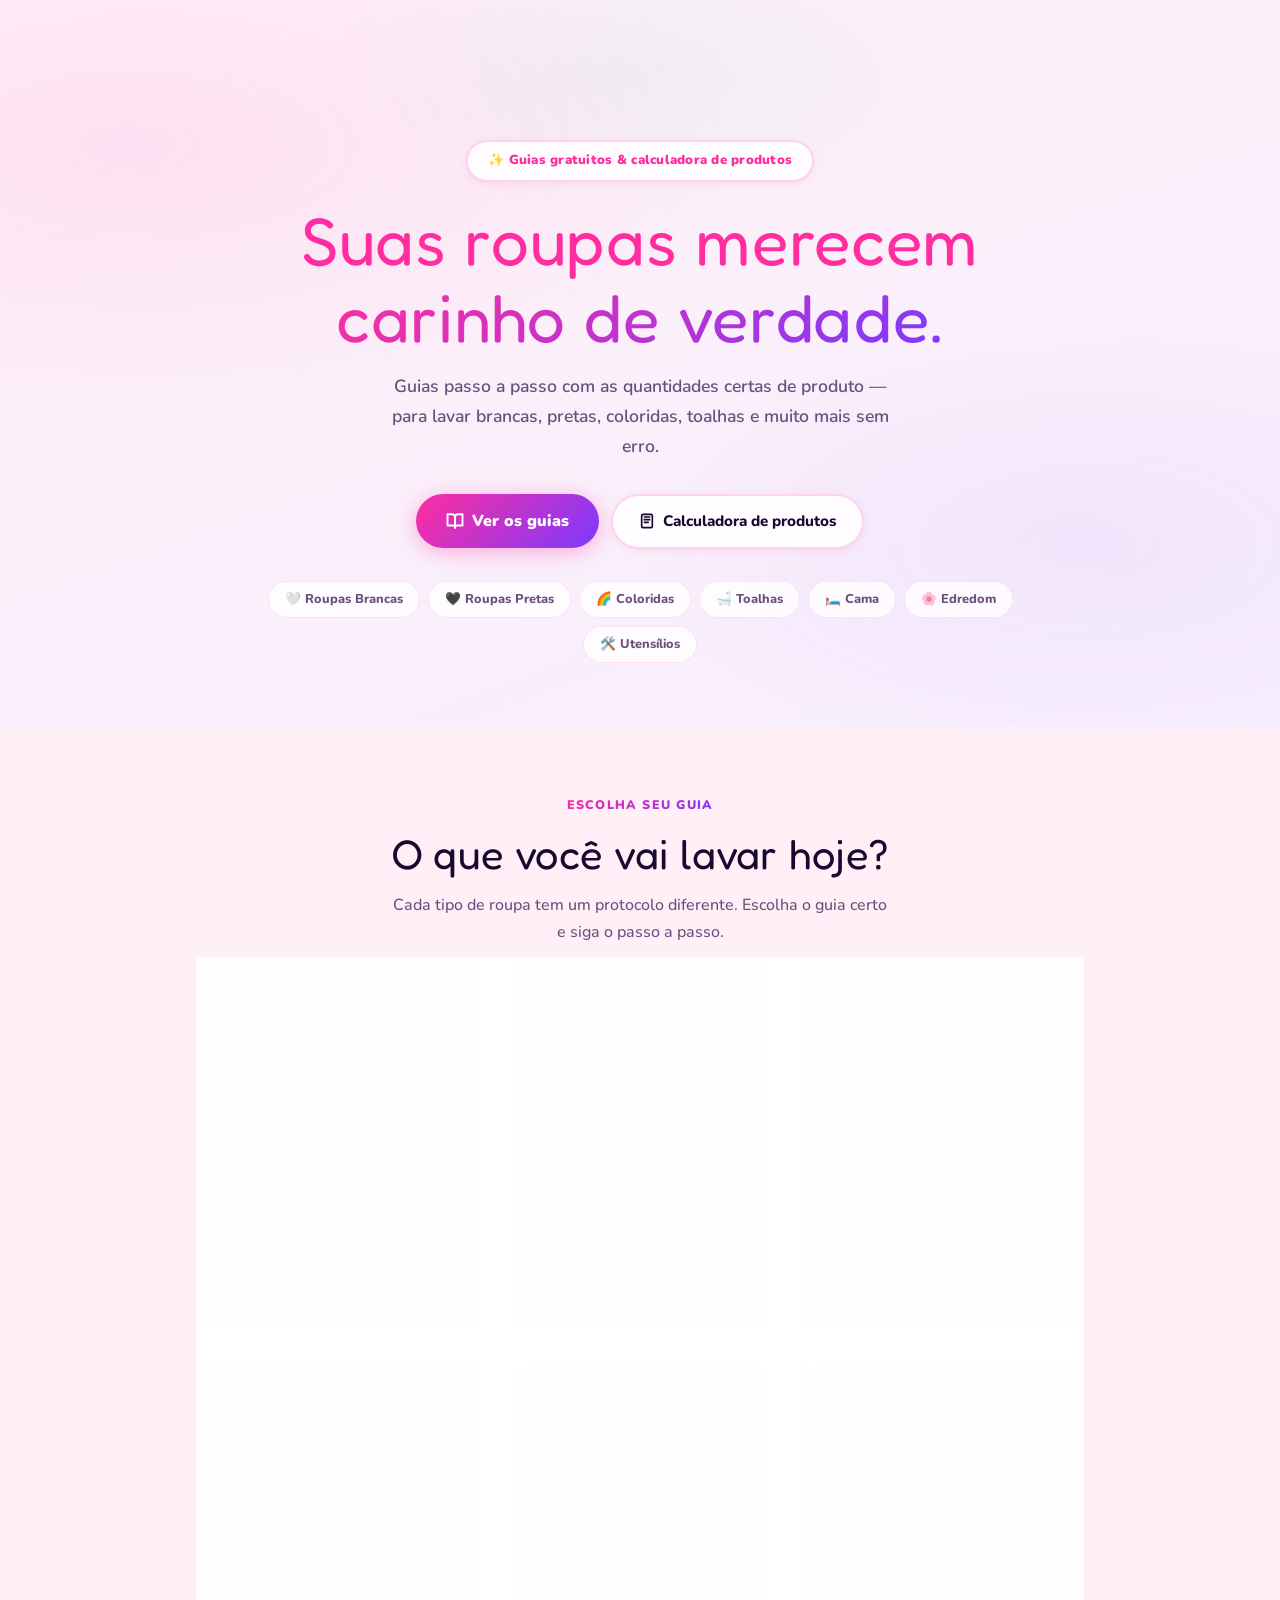
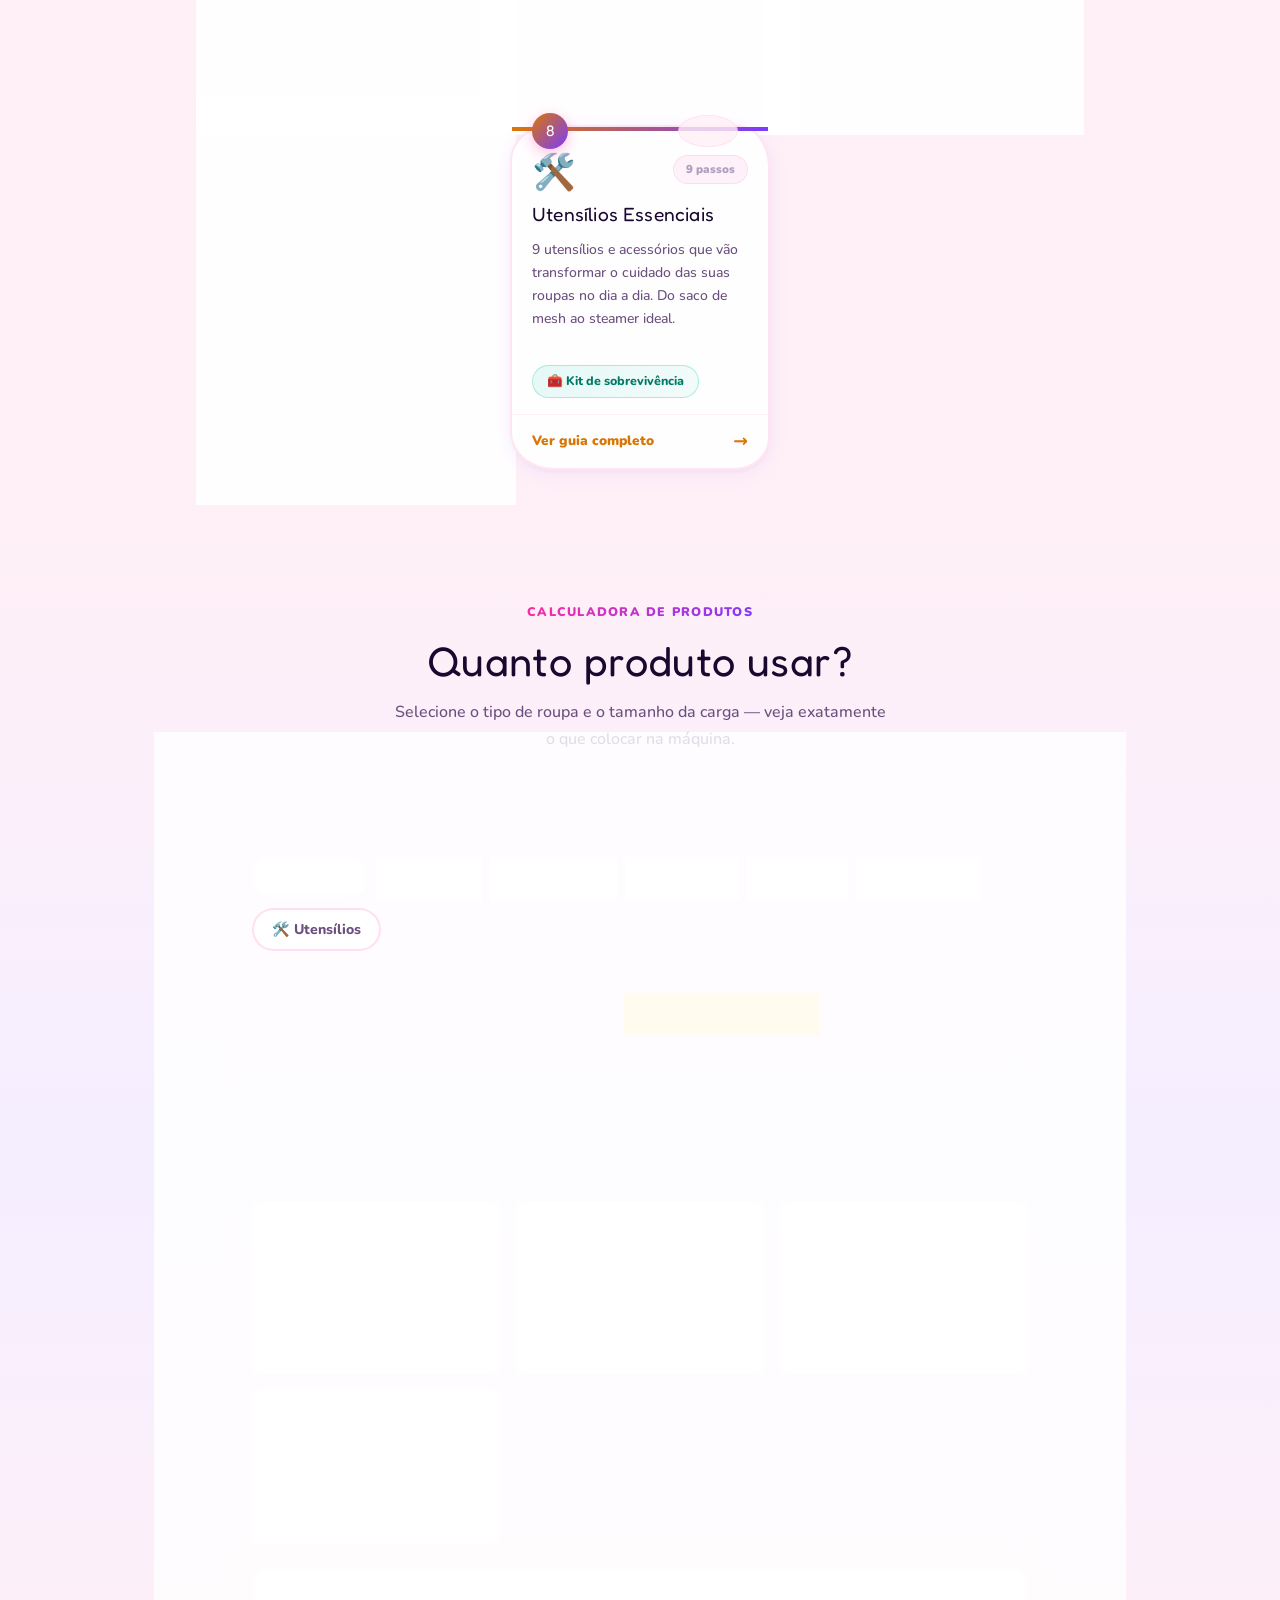
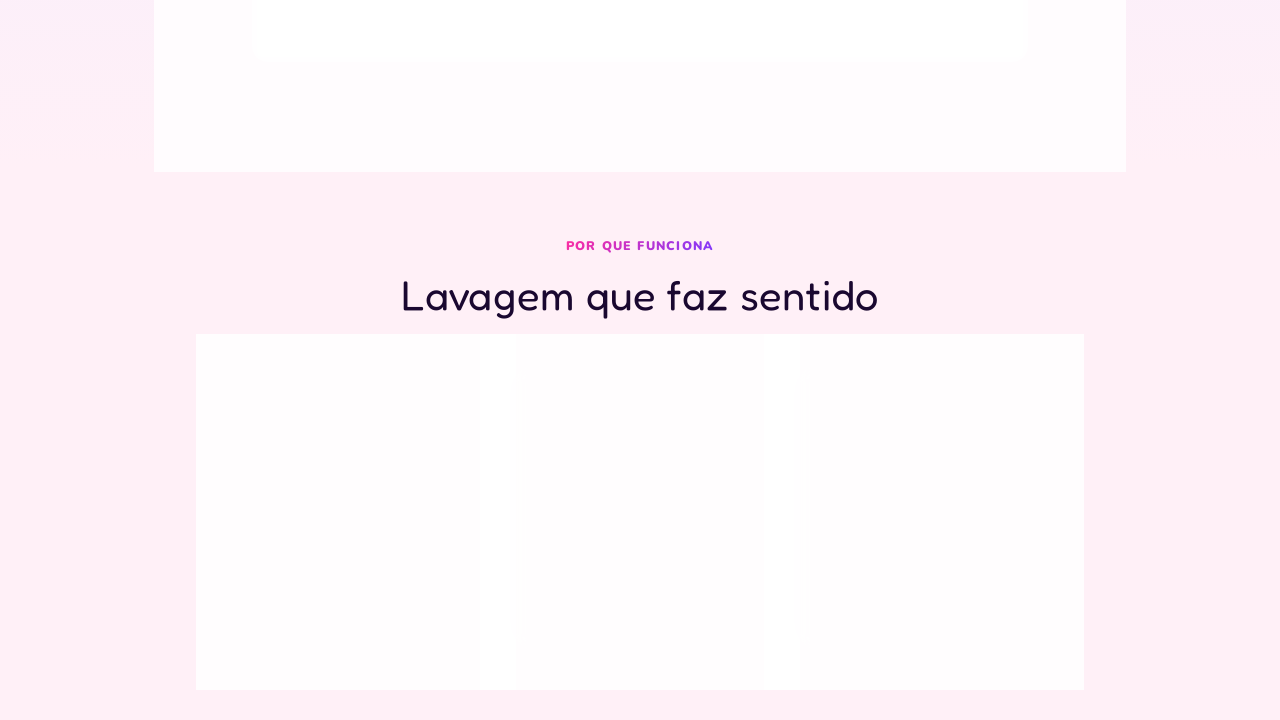
==== commit 3e0b535b: "v4" ====
--- a/index.html
+++ b/index.html
@@ -13,7 +13,7 @@
 
     /* ── Magical floating particles ── */
     #heroBubbles { position: absolute; inset: 0; pointer-events: none; overflow: hidden; z-index: 0; }
-    .hero-bubble { position: absolute; bottom: -60px; animation: bubbleFloat linear infinite; opacity: 0; }
+    .hero-bubble { position: absolute; bottom: -60px; animation: bubbleFloat linear infinite; opacity: 0; will-change: transform, opacity; }
 
     /* ── Hero ── */
     .hero {
@@ -160,7 +160,7 @@
     }
     .guide-card.visible { opacity: 1; transform: translateY(0); }
     .guide-card:hover {
-      transform: translateY(-8px) rotate(-1deg) scale(1.02);
+      transform: translateY(-8px) scale(1.02);
       box-shadow: var(--shadow-hover);
       border-color: var(--card-accent, rgba(255,45,159,0.3));
     }
@@ -224,6 +224,7 @@
     .card-cama     { --card-accent: #7C3AFF; }
     .card-edredom  { --card-accent: #FF6B35; }
     .card-perc     { --card-accent: #00C9A7; }
+    .card-utensilios { --card-accent: #D97706; }
 
     /* ── Calculator — feminine modern tech ── */
     @keyframes floatParticle {
@@ -808,6 +809,7 @@
         <span class="hero-pill">🛁 Toalhas</span>
         <span class="hero-pill">🛏️ Cama</span>
         <span class="hero-pill">🌸 Edredom</span>
+        <span class="hero-pill">🛠️ Utensílios</span>
       </div>
     </div>
   </section>
@@ -957,6 +959,24 @@
           </div>
         </a>
 
+        <!-- Utensílios -->
+        <a href="utensilios.html" class="guide-card card-utensilios" aria-label="Guia de utensílios essenciais">
+          <div class="card-color-bar"></div>
+          <div class="card-body">
+            <div class="card-top">
+              <span class="card-emoji">🛠️</span>
+              <span class="card-steps-badge">9 passos</span>
+            </div>
+            <h3 class="card-title">Utensílios Essenciais</h3>
+            <p class="card-desc">9 utensílios e acessórios que vão transformar o cuidado das suas roupas no dia a dia. Do saco de mesh ao steamer ideal.</p>
+            <span class="card-key-product">🧰 Kit de sobrevivência</span>
+          </div>
+          <div class="card-footer">
+            Ver guia completo
+            <span class="card-footer-arrow">→</span>
+          </div>
+        </a>
+
       </div>
     </div>
   </section>
@@ -984,6 +1004,7 @@
             <button class="calc-chip" data-category="toalhas" role="tab" aria-selected="false">🛁 Toalhas</button>
             <button class="calc-chip" data-category="cama" role="tab" aria-selected="false">🛏️ Cama</button>
             <button class="calc-chip" data-category="edredom" role="tab" aria-selected="false">🌸 Edredom</button>
+            <button class="calc-chip" data-category="utensilios" role="tab" aria-selected="false">🛠️ Utensílios</button>
           </div>
         </div>
 
--- a/css/styles.css
+++ b/css/styles.css
@@ -297,9 +297,11 @@
   position: absolute;
   inset: 0;
   background: rgba(255,255,255,0.2);
+  cursor: pointer;
   opacity: 0;
-  transition: opacity 0.2s;
+  transition: opacity 0.2s var(--ease-out);
   border-radius: inherit;
+  will-change: opacity;
 }
 .btn:active::before { opacity: 1; }
 
@@ -308,6 +310,7 @@
   color: #fff;
   border-color: transparent;
   box-shadow: 0 4px 20px rgba(255,45,159,0.35), 0 0 0 0 rgba(255,45,159,0.3);
+  will-change: transform, box-shadow;
 }
 
 .btn-primary:hover {
@@ -362,9 +365,10 @@
   position: relative;
   overflow: hidden;
   transition: transform 0.3s var(--ease-spring);
-}
-
-.callout:hover { transform: scale(1.01); }
+  will-change: transform;
+}
+
+.callout:hover { transform: translateY(-2px); }
 
 .callout::before {
   content: '';
@@ -516,7 +520,8 @@
   justify-content: center;
   font-family: var(--font-heading);
   font-size: 1.1rem;
-  transition: all var(--transition-normal);
+  transition: transform var(--transition-normal);
+  will-change: transform;
 }
 
 .step-completed-icon {
@@ -566,6 +571,7 @@
   height: 24px;
   color: var(--color-fg-light);
   transition: transform 300ms var(--ease-spring);
+  will-change: transform;
   margin-top: 8px;
 }
 
